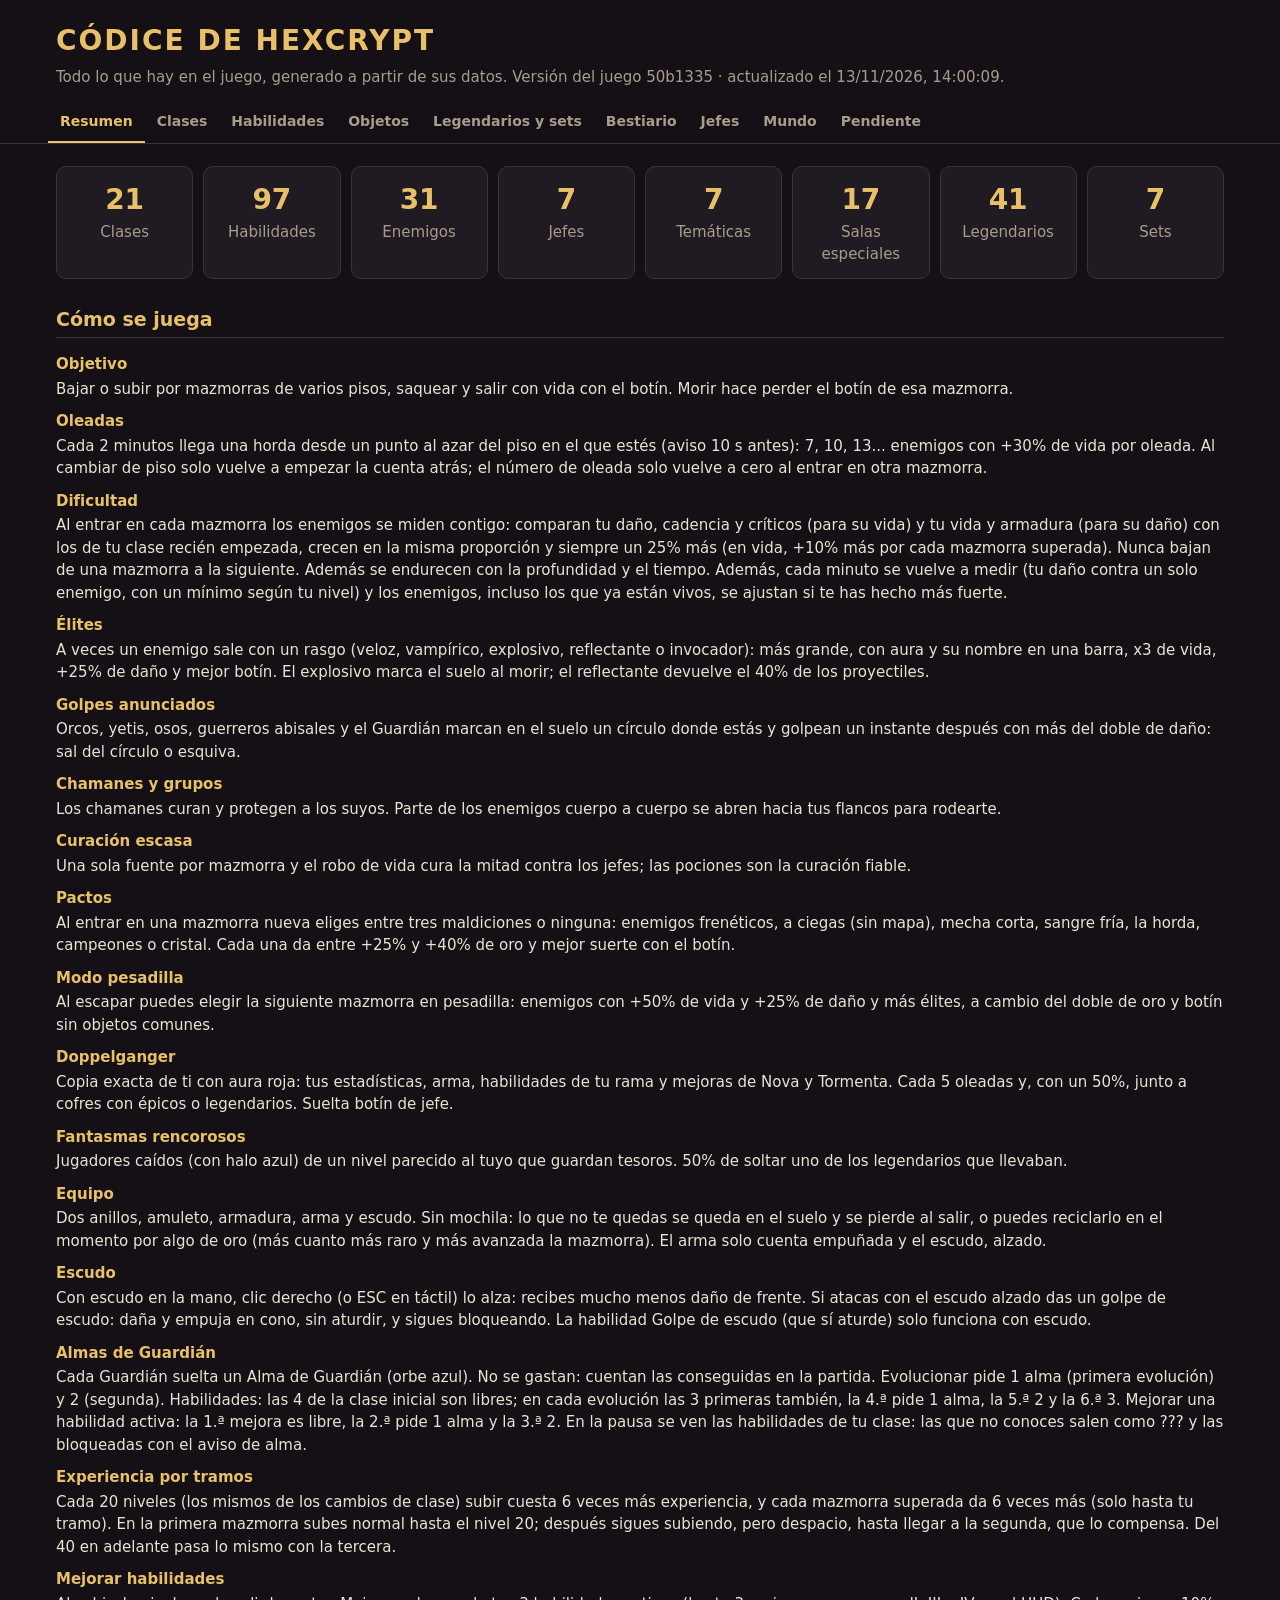
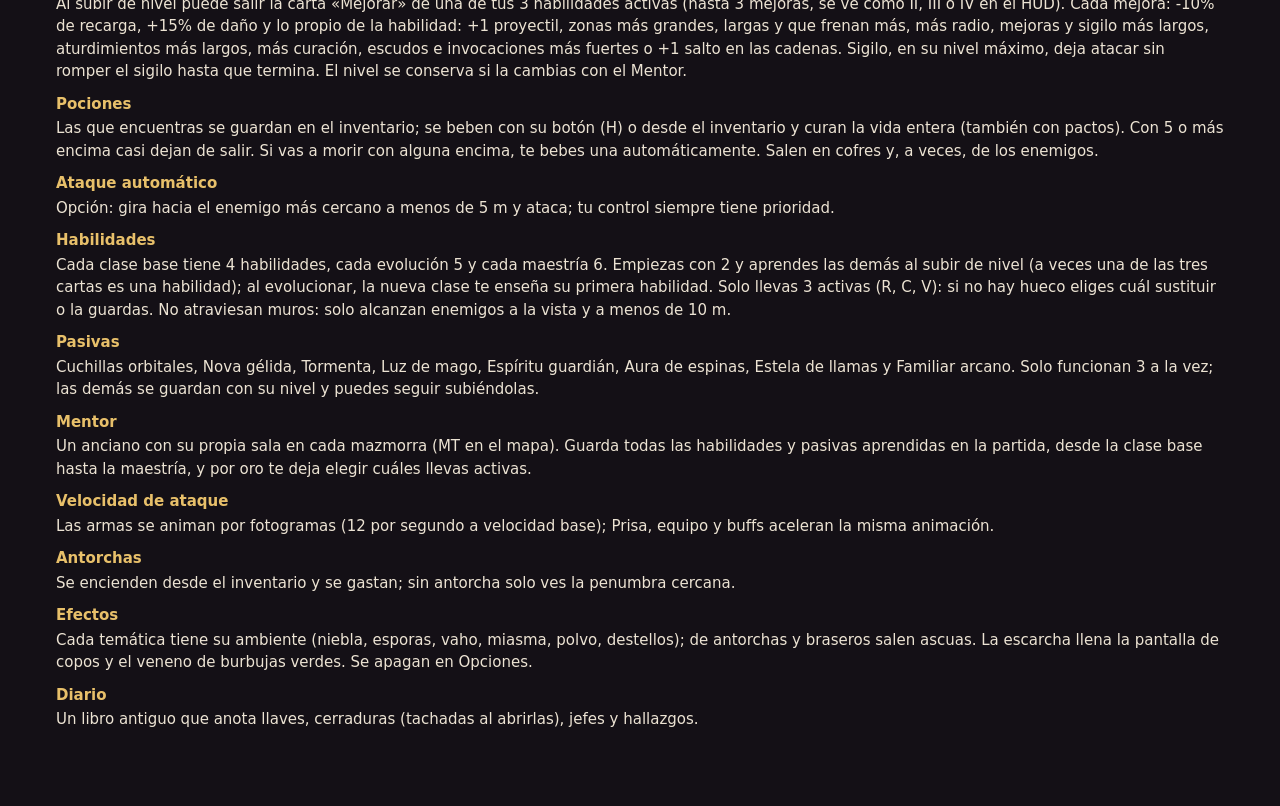
==== codex.html @ 85dc0af9 "Manifiesto: app en ventana normal sin forzar horizontal" ====
<!doctype html><html lang="es"><head><meta charset="utf-8"><meta name="viewport" content="width=device-width,initial-scale=1">
<title>Códice de HEXCRYPT</title><meta name="description" content="Todo el contenido de HEXCRYPT: clases, habilidades, objetos, sets, bestiario, jefes y mundo.">
<style>
:root{--bg:#141016;--panel:#201a22;--panel2:#2a2230;--ink:#ece3d3;--dim:#a99c8c;--gold:#e8c06a;--line:#3d3240;--ok:#7fd98a;--todo:#e98a6a;--prov:#c7a6ff}
*{box-sizing:border-box}body{margin:0;background:var(--bg);color:var(--ink);font:15px/1.5 system-ui,-apple-system,Segoe UI,sans-serif}
header{padding:20px 16px 8px;max-width:1200px;margin:auto}h1{margin:0;font-size:28px;letter-spacing:2px;color:var(--gold)}header p{margin:4px 0;color:var(--dim)}
nav{position:sticky;top:0;z-index:5;background:rgba(20,16,22,.96);border-bottom:1px solid var(--line);overflow-x:auto;white-space:nowrap}
nav .in{max-width:1200px;margin:auto;padding:0 8px}nav button{background:none;border:0;color:var(--dim);font:600 14px system-ui;padding:12px 12px;cursor:pointer;border-bottom:2px solid transparent}
nav button.on{color:var(--gold);border-color:var(--gold)}main{max-width:1200px;margin:auto;padding:8px 16px 60px}section{display:none}section.on{display:block}
h2{color:var(--gold);font-size:19px;margin:26px 0 10px;border-bottom:1px solid var(--line);padding-bottom:4px}h3{margin:2px 0 4px;font-size:17px}h3 small{color:var(--dim);font-weight:400;font-size:12px}h4{margin:6px 0 2px;font-size:15px}
a{color:var(--gold)}.meta{color:var(--dim);font-size:13px;margin:4px 0}.tag{font-style:italic;color:var(--gold);margin:2px 0}
.grid{display:grid;grid-template-columns:repeat(auto-fill,minmax(210px,1fr));gap:12px}.grid.wide{grid-template-columns:repeat(auto-fill,minmax(340px,1fr))}
.card{background:var(--panel);border:1px solid var(--line);border-radius:10px;padding:12px}.card.cls,.card.set{display:flex;gap:12px}.card.set{margin:12px 0}
.card.foe{text-align:center}.card.foe p{text-align:left;margin:4px 0}.isboss{background:#2b1a1e}
.px{image-rendering:pixelated;image-rendering:crisp-edges}.hand{width:96px;height:auto}.skin{width:96px}.fimg{max-width:150px;max-height:150px;width:auto;height:auto;min-height:70px;object-fit:contain}
.boss{max-width:200px;max-height:180px;min-height:110px;object-fit:contain}.icon{width:42px;height:42px;object-fit:contain}.wpn{max-height:110px;max-width:120px;object-fit:contain}
.pics{display:flex;flex-direction:column;gap:6px;align-items:center;min-width:100px}.noimg{color:var(--dim);font-size:12px}
.skills{margin:6px 0;padding-left:18px}.skills li{margin:3px 0}.cd{color:var(--dim);font-size:12px}
.status span{font-size:12px;padding:2px 6px;border-radius:6px;margin-right:4px;display:inline-block}.ok{background:#1f3a24;color:var(--ok)}.todo{background:#3a2420;color:var(--todo)}.prov{background:#2c2440;color:var(--prov)}
table{width:100%;border-collapse:collapse;margin:8px 0;font-size:14px}th,td{border-bottom:1px solid var(--line);padding:6px 8px;text-align:left;vertical-align:top}th{color:var(--dim);font-weight:600}
.stats{display:grid;grid-template-columns:repeat(auto-fill,minmax(130px,1fr));gap:10px;margin:14px 0}.stat{background:var(--panel);border:1px solid var(--line);border-radius:10px;padding:12px;text-align:center}.stat b{display:block;font-size:28px;color:var(--gold)}.stat span{color:var(--dim)}
.mech dt{color:var(--gold);font-weight:700;margin-top:10px}.mech dd{margin:2px 0 0}.icons{display:flex;flex-wrap:wrap;gap:10px}.icons span{display:flex;flex-direction:column;align-items:center;font-size:11px;color:var(--dim)}
.leg{display:flex;gap:10px;align-items:flex-start;background:var(--panel2);border-radius:8px;padding:8px;margin:6px 0}.bonus{padding-left:18px}.rar span{font-weight:700}
.row{display:flex;gap:6px;align-items:center;justify-content:center}.orb{width:30px;height:30px;border-radius:50%;margin:auto;box-shadow:0 0 14px currentColor}
.sw{display:flex;gap:3px;margin-bottom:6px}.sw i{width:22px;height:14px;border-radius:3px}.where{color:#9ec3e6;font-size:13px}.todo-list li{margin:6px 0}
@media (max-width:640px){.card.cls,.card.set{flex-direction:column}.grid.wide{grid-template-columns:1fr}}
</style></head><body>
<header><h1>CÓDICE DE HEXCRYPT</h1><p>Todo lo que hay en el juego, generado a partir de sus datos. Versión del juego 50b1335 · actualizado el 13/11/2026, 14:00:09.</p></header>
<nav><div class="in"><button data-t="resumen" class="on">Resumen</button><button data-t="clases" class="">Clases</button><button data-t="habilidades" class="">Habilidades</button><button data-t="objetos" class="">Objetos</button><button data-t="legendarios" class="">Legendarios y sets</button><button data-t="bestiario" class="">Bestiario</button><button data-t="jefes" class="">Jefes</button><button data-t="mundo" class="">Mundo</button><button data-t="pendiente" class="">Pendiente</button></div></nav>
<main><section id="resumen" class="on">
    <div class="stats"><div class="stat"><b>21</b><span>Clases</span></div><div class="stat"><b>97</b><span>Habilidades</span></div><div class="stat"><b>31</b><span>Enemigos</span></div><div class="stat"><b>7</b><span>Jefes</span></div><div class="stat"><b>7</b><span>Temáticas</span></div><div class="stat"><b>17</b><span>Salas especiales</span></div><div class="stat"><b>41</b><span>Legendarios</span></div><div class="stat"><b>7</b><span>Sets</span></div></div>
    <h2>Cómo se juega</h2><dl class="mech"><dt>Objetivo</dt><dd>Bajar o subir por mazmorras de varios pisos, saquear y salir con vida con el botín. Morir hace perder el botín de esa mazmorra.</dd><dt>Oleadas</dt><dd>Cada 2 minutos llega una horda desde un punto al azar del piso en el que estés (aviso 10 s antes): 7, 10, 13... enemigos con +30% de vida por oleada. Al cambiar de piso solo vuelve a empezar la cuenta atrás; el número de oleada solo vuelve a cero al entrar en otra mazmorra.</dd><dt>Dificultad</dt><dd>Al entrar en cada mazmorra los enemigos se miden contigo: comparan tu daño, cadencia y críticos (para su vida) y tu vida y armadura (para su daño) con los de tu clase recién empezada, crecen en la misma proporción y siempre un 25% más (en vida, +10% más por cada mazmorra superada). Nunca bajan de una mazmorra a la siguiente. Además se endurecen con la profundidad y el tiempo. Además, cada minuto se vuelve a medir (tu daño contra un solo enemigo, con un mínimo según tu nivel) y los enemigos, incluso los que ya están vivos, se ajustan si te has hecho más fuerte.</dd><dt>Élites</dt><dd>A veces un enemigo sale con un rasgo (veloz, vampírico, explosivo, reflectante o invocador): más grande, con aura y su nombre en una barra, x3 de vida, +25% de daño y mejor botín. El explosivo marca el suelo al morir; el reflectante devuelve el 40% de los proyectiles.</dd><dt>Golpes anunciados</dt><dd>Orcos, yetis, osos, guerreros abisales y el Guardián marcan en el suelo un círculo donde estás y golpean un instante después con más del doble de daño: sal del círculo o esquiva.</dd><dt>Chamanes y grupos</dt><dd>Los chamanes curan y protegen a los suyos. Parte de los enemigos cuerpo a cuerpo se abren hacia tus flancos para rodearte.</dd><dt>Curación escasa</dt><dd>Una sola fuente por mazmorra y el robo de vida cura la mitad contra los jefes; las pociones son la curación fiable.</dd><dt>Pactos</dt><dd>Al entrar en una mazmorra nueva eliges entre tres maldiciones o ninguna: enemigos frenéticos, a ciegas (sin mapa), mecha corta, sangre fría, la horda, campeones o cristal. Cada una da entre +25% y +40% de oro y mejor suerte con el botín.</dd><dt>Modo pesadilla</dt><dd>Al escapar puedes elegir la siguiente mazmorra en pesadilla: enemigos con +50% de vida y +25% de daño y más élites, a cambio del doble de oro y botín sin objetos comunes.</dd><dt>Doppelganger</dt><dd>Copia exacta de ti con aura roja: tus estadísticas, arma, habilidades de tu rama y mejoras de Nova y Tormenta. Cada 5 oleadas y, con un 50%, junto a cofres con épicos o legendarios. Suelta botín de jefe.</dd><dt>Fantasmas rencorosos</dt><dd>Jugadores caídos (con halo azul) de un nivel parecido al tuyo que guardan tesoros. 50% de soltar uno de los legendarios que llevaban.</dd><dt>Equipo</dt><dd>Dos anillos, amuleto, armadura, arma y escudo. Sin mochila: lo que no te quedas se queda en el suelo y se pierde al salir, o puedes reciclarlo en el momento por algo de oro (más cuanto más raro y más avanzada la mazmorra). El arma solo cuenta empuñada y el escudo, alzado.</dd><dt>Escudo</dt><dd>Con escudo en la mano, clic derecho (o ESC en táctil) lo alza: recibes mucho menos daño de frente. Si atacas con el escudo alzado das un golpe de escudo: daña y empuja en cono, sin aturdir, y sigues bloqueando. La habilidad Golpe de escudo (que sí aturde) solo funciona con escudo.</dd><dt>Almas de Guardián</dt><dd>Cada Guardián suelta un Alma de Guardián (orbe azul). No se gastan: cuentan las conseguidas en la partida. Evolucionar pide 1 alma (primera evolución) y 2 (segunda). Habilidades: las 4 de la clase inicial son libres; en cada evolución las 3 primeras también, la 4.ª pide 1 alma, la 5.ª 2 y la 6.ª 3. Mejorar una habilidad activa: la 1.ª mejora es libre, la 2.ª pide 1 alma y la 3.ª 2. En la pausa se ven las habilidades de tu clase: las que no conoces salen como ??? y las bloqueadas con el aviso de alma.</dd><dt>Experiencia por tramos</dt><dd>Cada 20 niveles (los mismos de los cambios de clase) subir cuesta 6 veces más experiencia, y cada mazmorra superada da 6 veces más (solo hasta tu tramo). En la primera mazmorra subes normal hasta el nivel 20; después sigues subiendo, pero despacio, hasta llegar a la segunda, que lo compensa. Del 40 en adelante pasa lo mismo con la tercera.</dd><dt>Mejorar habilidades</dt><dd>Al subir de nivel puede salir la carta «Mejorar» de una de tus 3 habilidades activas (hasta 3 mejoras, se ve como II, III o IV en el HUD). Cada mejora: -10% de recarga, +15% de daño y lo propio de la habilidad: +1 proyectil, zonas más grandes, largas y que frenan más, más radio, mejoras y sigilo más largos, aturdimientos más largos, más curación, escudos e invocaciones más fuertes o +1 salto en las cadenas. Sigilo, en su nivel máximo, deja atacar sin romper el sigilo hasta que termina. El nivel se conserva si la cambias con el Mentor.</dd><dt>Pociones</dt><dd>Las que encuentras se guardan en el inventario; se beben con su botón (H) o desde el inventario y curan la vida entera (también con pactos). Con 5 o más encima casi dejan de salir. Si vas a morir con alguna encima, te bebes una automáticamente. Salen en cofres y, a veces, de los enemigos.</dd><dt>Ataque automático</dt><dd>Opción: gira hacia el enemigo más cercano a menos de 5 m y ataca; tu control siempre tiene prioridad.</dd><dt>Habilidades</dt><dd>Cada clase base tiene 4 habilidades, cada evolución 5 y cada maestría 6. Empiezas con 2 y aprendes las demás al subir de nivel (a veces una de las tres cartas es una habilidad); al evolucionar, la nueva clase te enseña su primera habilidad. Solo llevas 3 activas (R, C, V): si no hay hueco eliges cuál sustituir o la guardas. No atraviesan muros: solo alcanzan enemigos a la vista y a menos de 10 m.</dd><dt>Pasivas</dt><dd>Cuchillas orbitales, Nova gélida, Tormenta, Luz de mago, Espíritu guardián, Aura de espinas, Estela de llamas y Familiar arcano. Solo funcionan 3 a la vez; las demás se guardan con su nivel y puedes seguir subiéndolas.</dd><dt>Mentor</dt><dd>Un anciano con su propia sala en cada mazmorra (MT en el mapa). Guarda todas las habilidades y pasivas aprendidas en la partida, desde la clase base hasta la maestría, y por oro te deja elegir cuáles llevas activas.</dd><dt>Velocidad de ataque</dt><dd>Las armas se animan por fotogramas (12 por segundo a velocidad base); Prisa, equipo y buffs aceleran la misma animación.</dd><dt>Antorchas</dt><dd>Se encienden desde el inventario y se gastan; sin antorcha solo ves la penumbra cercana.</dd><dt>Efectos</dt><dd>Cada temática tiene su ambiente (niebla, esporas, vaho, miasma, polvo, destellos); de antorchas y braseros salen ascuas. La escarcha llena la pantalla de copos y el veneno de burbujas verdes. Se apagan en Opciones.</dd><dt>Diario</dt><dd>Un libro antiguo que anota llaves, cerraduras (tachadas al abrirlas), jefes y hallazgos.</dd></dl></section><section id="clases" class=""><h2>Clases base</h2><div class="grid wide"><article class="card cls" id="c-ladron">
      <div class="pics"><img class="px hand" src="[data-uri]" alt=""><img class="px skin" src="[data-uri]" alt=""></div>
      <div><h3>Ladrón <small>Clase base</small></h3>
      <p class="tag">Rápido, frágil y letal</p><p>Daga veloz y críticos altos. Lanza cuchillos y se esconde tras una bomba de humo. Atacar desde el sigilo hace el doble de daño.</p>
      <p class="meta">Armas: Daga · Evoluciona (nv 20) a <a href="#c-asesino">Asesino</a> o <a href="#c-arquero">Arquero</a></p>
      <p class="meta">Modificadores: vida x0.85, velocidad x1.15, cadencia x1.1, crítico +12%</p>
      <p class="meta">Pasivas: Golpe desde las sombras x2 · Visión en la oscuridad 55%</p>
      <ul class="skills"><li><b>Cuchillos</b> <span class="cd">4 s</span> <span class="ok">inicial</span> — Lanza tres cuchillos en abanico que atraviesan a un enemigo.</li><li><b>Bomba de humo</b> <span class="cd">12 s</span> <span class="ok">inicial</span> — Bomba de humo: te vuelves invisible 3,5 s; el siguiente golpe desde las sombras hace más daño.</li><li><b>Hoja envenenada</b> <span class="cd">12 s</span> — Hoja envenenada: durante 8 s tus golpes envenenan y hacen un 10% más de daño.</li><li><b>Abrojos</b> <span class="cd">9 s</span> — Siembra abrojos a tus pies: dañan y ralentizan a quien los pisa durante 6 s.</li></ul>
      <p class="status"><span class="ok">Mano de perfil</span> <span class="ok">Aspecto (Pixellab)</span></p></div></article><article class="card cls" id="c-luchador">
      <div class="pics"><img class="px hand" src="[data-uri]" alt=""><img class="px skin" src="[data-uri]" alt=""></div>
      <div><h3>Luchador <small>Clase base</small></h3>
      <p class="tag">Aguanta y golpea fuerte</p><p>Mucha vida y armadura. Espada con escudo o espadón a dos manos. Grito de guerra y golpe de escudo.</p>
      <p class="meta">Armas: Espada, Espadón · Evoluciona (nv 20) a <a href="#c-paladin">Paladín</a> o <a href="#c-guerrero">Guerrero</a></p>
      <p class="meta">Modificadores: vida x1.3, daño x1.1, daño recibido x0.9</p>
      
      <ul class="skills"><li><b>Grito de guerra</b> <span class="cd">14 s</span> <span class="ok">inicial</span> — Empuja a los enemigos cercanos y te da +25% de daño durante 8 s.</li><li><b>Golpe de escudo</b> <span class="cd">8 s</span> <span class="ok">inicial</span> — Con el escudo en la mano: el escudo sale hacia delante, daña, empuja y aturde a los enemigos de delante.</li><li><b>Embestida</b> <span class="cd">8 s</span> — Embestida: cargas 4,5 m arrollando, empujando y aturdiendo a todo lo que pillas.</li><li><b>Piel de hierro</b> <span class="cd">16 s</span> — Piel de hierro: -40% de daño recibido durante 6 s y te cura un 8%.</li></ul>
      <p class="status"><span class="ok">Mano de perfil</span> <span class="ok">Aspecto (Pixellab)</span></p></div></article><article class="card cls" id="c-mago">
      <div class="pics"><img class="px hand" src="[data-uri]" alt=""><img class="px skin" src="[data-uri]" alt=""></div>
      <div><h3>Mago <small>Clase base</small></h3>
      <p class="tag">Hechizos devastadores</p><p>Proyectiles arcanos a distancia, bola de fuego y nova de escarcha. Frágil si te alcanzan.</p>
      <p class="meta">Armas: Bastón · Evoluciona (nv 20) a <a href="#c-druida">Druida</a> o <a href="#c-hechicero">Hechicero</a></p>
      <p class="meta">Modificadores: vida x0.8, daño x1.1</p>
      
      <ul class="skills"><li><b>Bola de fuego</b> <span class="cd">6 s</span> <span class="ok">inicial</span> — Bola de fuego que estalla en un área y quema.</li><li><b>Nova de escarcha</b> <span class="cd">9 s</span> <span class="ok">inicial</span> — Onda de escarcha a tu alrededor que daña, empuja y ralentiza.</li><li><b>Proyectil arcano</b> <span class="cd">3 s</span> — Proyectil arcano rápido y barato que atraviesa a dos enemigos.</li><li><b>Traslación</b> <span class="cd">7 s</span> — Traslación: te teletransportas 5 m hacia delante y dejas una onda helada donde estabas.</li></ul>
      <p class="status"><span class="ok">Mano de perfil</span> <span class="ok">Aspecto (Pixellab)</span></p></div></article></div><h2>Evoluciones (nivel 20)</h2><div class="grid wide"><article class="card cls" id="c-asesino">
      <div class="pics"><img class="px hand" src="[data-uri]" alt=""></div>
      <div><h3>Asesino <small>Evolución</small></h3>
      <p class="tag">Sombra mortal</p><p>Maestro del sigilo: aparece a la espalda de sus víctimas y los golpes desde las sombras causan el triple de daño.</p>
      <p class="meta">Armas: Daga · Viene de <a href="#c-ladron">Ladrón</a> · Evoluciona (nv 40) a <a href="#c-hoja_oscura">Hoja Oscura</a> o <a href="#c-duelista">Duelista</a></p>
      <p class="meta">Modificadores: velocidad x1.08, daño x1.15, crítico +10%</p>
      <p class="meta">Pasivas: Golpe desde las sombras x3 · Visión en la oscuridad 65%</p>
      <ul class="skills"><li><b>Paso de sombra</b> <span class="cd">7 s</span> — Apareces a la espalda del enemigo más cercano y te ocultas un instante.</li><li><b>Cuchillos</b> <span class="cd">4 s</span> — Lanza tres cuchillos en abanico que atraviesan a un enemigo.</li><li><b>Sigilo</b> <span class="cd">13 s</span> — Sigilo total durante 5 s.</li><li><b>Marca de muerte</b> <span class="cd">14 s</span> — Marca al enemigo más cercano: recibe un 50% más de daño durante 8 s.</li><li><b>Degollar</b> <span class="cd">9 s</span> — Degüellas al enemigo pegado a ti y lo aturdes; desde el sigilo hace x2,5.</li></ul>
      <p class="status"><span class="ok">Mano de perfil</span> <span class="todo">Aspecto pendiente</span></p></div></article><article class="card cls" id="c-arquero">
      <div class="pics"><img class="px hand" src="[data-uri]" alt=""></div>
      <div><h3>Arquero <small>Evolución</small></h3>
      <p class="tag">Distancia y trampas</p><p>Arco de largo alcance, lluvia de flechas y trampas de acero. Prefiere la distancia al cuerpo a cuerpo.</p>
      <p class="meta">Armas: Arco · Viene de <a href="#c-ladron">Ladrón</a> · Evoluciona (nv 40) a <a href="#c-domador">Domador de bestias</a> o <a href="#c-arquero_magico">Arquero mágico</a></p>
      <p class="meta">Modificadores: daño x1.15, crítico +8%</p>
      <p class="meta">Pasivas: Visión en la oscuridad 65%</p>
      <ul class="skills"><li><b>Disparo perforante</b> <span class="cd">5 s</span> — Flecha perforante que atraviesa hasta seis enemigos y los frena.</li><li><b>Abrojos</b> <span class="cd">9 s</span> — Siembra abrojos a tus pies: dañan y ralentizan a quien los pisa durante 6 s.</li><li><b>Trampa de acero</b> <span class="cd">7 s</span> — Coloca una trampa de acero que daña y aturde al primero que la pisa.</li><li><b>Ojo de halcón</b> <span class="cd">18 s</span> — Ojo de halcón: +25% de crítico y +15% de cadencia durante 10 s.</li><li><b>Lluvia de flechas</b> <span class="cd">8 s</span> — Lluvia de nueve flechas en abanico.</li></ul>
      <p class="status"><span class="ok">Mano de perfil</span> <span class="todo">Aspecto pendiente</span></p></div></article><article class="card cls" id="c-paladin">
      <div class="pics"><img class="px hand" src="[data-uri]" alt=""></div>
      <div><h3>Paladín <small>Evolución</small></h3>
      <p class="tag">Guardián sagrado</p><p>Armadura bendita, espada y escudo. Su luz sagrada cura y su escudo divino lo vuelve invulnerable un instante.</p>
      <p class="meta">Armas: Espada · Viene de <a href="#c-luchador">Luchador</a> · Evoluciona (nv 40) a <a href="#c-heraldo">Heraldo</a> o <a href="#c-hereje">Hereje</a></p>
      <p class="meta">Modificadores: vida x1.25, daño recibido x0.85, daño x1.1</p>
      
      <ul class="skills"><li><b>Luz sagrada</b> <span class="cd">11 s</span> — Luz sagrada que daña y empuja a tu alrededor y te cura un 20%.</li><li><b>Golpe de escudo</b> <span class="cd">8 s</span> — Con el escudo en la mano: el escudo sale hacia delante, daña, empuja y aturde a los enemigos de delante.</li><li><b>Consagrar</b> <span class="cd">12 s</span> — Consagra el suelo a tu alrededor: daña y frena a los enemigos 6 s.</li><li><b>Martillo de luz</b> <span class="cd">7 s</span> — Lanzas un martillo de luz que aturde al primero que toca.</li><li><b>Escudo divino</b> <span class="cd">16 s</span> — Escudo divino: invulnerable durante 2,5 s.</li></ul>
      <p class="status"><span class="ok">Mano de perfil</span> <span class="todo">Aspecto pendiente</span></p></div></article><article class="card cls" id="c-guerrero">
      <div class="pics"><img class="px hand" src="[data-uri]" alt=""></div>
      <div><h3>Guerrero <small>Evolución</small></h3>
      <p class="tag">Maestro de armas</p><p>Fuerza bruta con espada o espadón. Torbellino de acero y grito de guerra para despejar el campo.</p>
      <p class="meta">Armas: Espada, Espadón · Viene de <a href="#c-luchador">Luchador</a> · Evoluciona (nv 40) a <a href="#c-campeon">Campeón</a> o <a href="#c-berserker">Berserker</a></p>
      <p class="meta">Modificadores: vida x1.2, daño x1.25</p>
      
      <ul class="skills"><li><b>Tajo brutal</b> <span class="cd">6 s</span> — Tajo brutal en un arco enorme por delante que empuja.</li><li><b>Grito de guerra</b> <span class="cd">14 s</span> — Empuja a los enemigos cercanos y te da +25% de daño durante 8 s.</li><li><b>Embestida</b> <span class="cd">8 s</span> — Embestida: cargas 4,5 m arrollando, empujando y aturdiendo a todo lo que pillas.</li><li><b>Sed de batalla</b> <span class="cd">18 s</span> — Sed de batalla: +30% de daño y 10% de robo de vida durante 8 s.</li><li><b>Torbellino</b> <span class="cd">9 s</span> — Giras con el arma cinco veces dañando y empujando todo a tu alrededor.</li></ul>
      <p class="status"><span class="ok">Mano de perfil</span> <span class="todo">Aspecto pendiente</span></p></div></article><article class="card cls" id="c-druida">
      <div class="pics"><img class="px hand" src="[data-uri]" alt=""></div>
      <div><h3>Druida <small>Evolución</small></h3>
      <p class="tag">Voz de la naturaleza</p><p>Magia natural: espinas venenosas, zarzas que atrapan y regeneración.</p>
      <p class="meta">Armas: Bastón · Viene de <a href="#c-mago">Mago</a> · Evoluciona (nv 40) a <a href="#c-cambiaformas">Cambiaformas</a> o <a href="#c-azote">Azote</a></p>
      <p class="meta">Modificadores: vida x1.2, daño x1.1</p>
      
      <ul class="skills"><li><b>Zarzas</b> <span class="cd">10 s</span> — Campo de zarzas que daña, ralentiza y envenena.</li><li><b>Nova de escarcha</b> <span class="cd">9 s</span> — Onda de escarcha a tu alrededor que daña, empuja y ralentiza.</li><li><b>Regeneración</b> <span class="cd">14 s</span> — Regeneración durante 6 s y una pequeña curación inmediata.</li><li><b>Rayo lunar</b> <span class="cd">6 s</span> — Un rayo de luna cae sobre el enemigo más cercano: daño en área y lo frena.</li><li><b>Raíces</b> <span class="cd">10 s</span> — Raíces: atrapan (aturden) y envenenan a todo lo que hay cerca.</li></ul>
      <p class="status"><span class="ok">Mano de perfil</span> <span class="todo">Aspecto pendiente</span></p></div></article><article class="card cls" id="c-hechicero">
      <div class="pics"><img class="px hand" src="[data-uri]" alt=""></div>
      <div><h3>Hechicero <small>Evolución</small></h3>
      <p class="tag">Poder arcano</p><p>Domina fuego e hielo a voluntad y encadena rayos entre sus enemigos.</p>
      <p class="meta">Armas: Bastón, Bastón · Viene de <a href="#c-mago">Mago</a> · Evoluciona (nv 40) a <a href="#c-archimago">Archimago</a> o <a href="#c-caballero_magico">Caballero mágico</a></p>
      <p class="meta">Modificadores: daño x1.2, cadencia x1.1</p>
      
      <ul class="skills"><li><b>Lanza de hielo</b> <span class="cd">4 s</span> — Lanza de hielo que atraviesa a tres enemigos y los congela casi del todo.</li><li><b>Bola de fuego</b> <span class="cd">6 s</span> — Bola de fuego que estalla en un área y quema.</li><li><b>Nova de escarcha</b> <span class="cd">9 s</span> — Onda de escarcha a tu alrededor que daña, empuja y ralentiza.</li><li><b>Muro de fuego</b> <span class="cd">12 s</span> — Levanta un muro de fuego delante de ti que quema durante 6 s.</li><li><b>Rayo en cadena</b> <span class="cd">7 s</span> — Rayo que salta entre hasta seis enemigos.</li></ul>
      <p class="status"><span class="ok">Mano de perfil</span> <span class="todo">Aspecto pendiente</span></p></div></article></div><h2>Maestrías</h2><div class="grid wide"><article class="card cls" id="c-hoja_oscura">
      <div class="pics"><img class="px hand" src="[data-uri]" alt=""></div>
      <div><h3>Hoja Oscura <small>Maestría</small></h3>
      <p class="tag">Ninja de las sombras</p><p>Ninja que canaliza magia de sombras: clones de sombra, estallidos oscuros y cada esquiva lo oculta. Ve en la oscuridad.</p>
      <p class="meta">Armas: Daga · Viene de <a href="#c-asesino">Asesino</a></p>
      <p class="meta">Modificadores: velocidad x1.15, daño x1.2</p>
      <p class="meta">Pasivas: Golpe desde las sombras x3 · Esquivar te oculta 1.6 s · Visión en la oscuridad 90% · Sus golpes desatan sombras</p>
      <ul class="skills"><li><b>Hojas nocturnas</b> <span class="cd">8 s</span> — Diez hojas de sombra salen disparadas en círculo a tu alrededor.</li><li><b>Paso de sombra</b> <span class="cd">7 s</span> — Apareces a la espalda del enemigo más cercano y te ocultas un instante.</li><li><b>Clones de sombra</b> <span class="cd">18 s</span> — Invoca dos sombras aliadas que luchan a tu lado.</li><li><b>Estallido de sombras</b> <span class="cd">10 s</span> — Abre un agujero negro delante de ti que absorbe, daña y ralentiza.</li><li><b>Siega de almas</b> <span class="cd">14 s</span> — Siega de almas: quita un 15% de su vida a los enemigos cercanos (4% a jefes); cada muerte te cura.</li><li><b>Eclipse</b> <span class="cd">22 s</span> — Eclipse: aturde y frena a todos los enemigos cercanos y te oculta 4 s.</li></ul>
      <p class="status"><span class="ok">Mano de perfil</span> <span class="todo">Aspecto pendiente</span></p></div></article><article class="card cls" id="c-duelista">
      <div class="pics"><img class="px hand" src="[data-uri]" alt=""></div>
      <div><h3>Duelista <small>Maestría</small></h3>
      <p class="tag">Dos hojas a la velocidad del rayo</p><p>Abandona el sigilo: blande dos armas a una velocidad vertiginosa. Ráfaga de estocadas y parada con réplica.</p>
      <p class="meta">Armas: Dagas gemelas · Viene de <a href="#c-asesino">Asesino</a></p>
      <p class="meta">Modificadores: cadencia x1.35, daño x1.2, velocidad x1.12, crítico +10%</p>
      <p class="meta">Pasivas: Visión en la oscuridad 55%</p>
      <ul class="skills"><li><b>Estocada fulgurante</b> <span class="cd">5 s</span> — Estocada fulgurante: atraviesas 5 m de golpe hiriendo a todo lo que cruzas.</li><li><b>Paso de sombra</b> <span class="cd">7 s</span> — Apareces a la espalda del enemigo más cercano y te ocultas un instante.</li><li><b>Parada y réplica</b> <span class="cd">8 s</span> — Parada: el siguiente golpe que recibas se anula y contraatacas en área.</li><li><b>Danza de acero</b> <span class="cd">16 s</span> — Danza de acero: +50% de cadencia y +20% de velocidad 6 s, y esquivas el primer instante.</li><li><b>Golpe de gracia</b> <span class="cd">12 s</span> — Golpe de gracia: remata a un enemigo con menos del 35% de vida; si no, gran golpe crítico.</li><li><b>Ráfaga de estocadas</b> <span class="cd">10 s</span> — Saltas sobre el enemigo más cercano y das nueve estocadas seguidas siendo casi invulnerable.</li></ul>
      <p class="status"><span class="ok">Mano de perfil</span> <span class="todo">Aspecto pendiente</span></p></div></article><article class="card cls" id="c-domador">
      <div class="pics"><img class="px hand" src="[data-uri]" alt=""></div>
      <div><h3>Domador de bestias <small>Maestría</small></h3>
      <p class="tag">Manada y trampas</p><p>Doma bestias que luchan a su lado: lobos y un oso. Completa su arsenal con trampas de acero y arco.</p>
      <p class="meta">Armas: Arco · Viene de <a href="#c-arquero">Arquero</a></p>
      <p class="meta">Modificadores: vida x1.15, daño x1.1</p>
      <p class="meta">Pasivas: Aliados +30% de daño · Visión en la oscuridad 70%</p>
      <ul class="skills"><li><b>Llamar lobo</b> <span class="cd">6 s</span> — Llama a un lobo aliado (hasta tres).</li><li><b>Trampa de acero</b> <span class="cd">7 s</span> — Coloca una trampa de acero que daña y aturde al primero que la pisa.</li><li><b>Red</b> <span class="cd">9 s</span> — Disparas una red que estalla y deja atrapados (aturdidos) a los enemigos.</li><li><b>Furia de la manada</b> <span class="cd">18 s</span> — Furia de la manada: tus aliados se curan un 40% y pegan un 50% más durante 10 s.</li><li><b>Rugido bestial</b> <span class="cd">12 s</span> — Rugido bestial que aturde y empuja a los enemigos y cura un 30% a tus aliados.</li><li><b>Llamar oso</b> <span class="cd">15 s</span> — Llama a un oso aliado muy resistente.</li></ul>
      <p class="status"><span class="ok">Mano de perfil</span> <span class="todo">Aspecto pendiente</span></p></div></article><article class="card cls" id="c-arquero_magico">
      <div class="pics"><img class="px hand" src="[data-uri]" alt=""></div>
      <div><h3>Arquero mágico <small>Maestría</small></h3>
      <p class="tag">Flechas elementales</p><p>Imbuye sus flechas con fuego, hielo o rayo y se potencia a sí mismo con magia.</p>
      <p class="meta">Armas: Arco · Viene de <a href="#c-arquero">Arquero</a></p>
      <p class="meta">Modificadores: daño x1.25, cadencia x1.15</p>
      <p class="meta">Pasivas: Flechas elementales (empieza con fuego) · Visión en la oscuridad 85%</p>
      <ul class="skills"><li><b>Imbuir flechas</b> <span class="cd">1.2 s</span> — Cambia el elemento de tus flechas: fuego, hielo o rayo.</li><li><b>Flecha espectral</b> <span class="cd">9 s</span> — Flecha espectral que atraviesa a todos los enemigos que encuentra.</li><li><b>Imbuirse</b> <span class="cd">20 s</span> — Imbuirse: +30% de daño, +25% de cadencia y +10% de velocidad durante 9 s.</li><li><b>Flecha rúnica</b> <span class="cd">6 s</span> — Flecha rúnica que estalla con el elemento que tengan tus flechas.</li><li><b>Salva arcana</b> <span class="cd">7 s</span> — Salva arcana de siete flechas mágicas que atraviesan.</li><li><b>Lluvia estelar</b> <span class="cd">14 s</span> — Lluvia estelar: siete estrellas caen sobre el enemigo más cercano y alrededor.</li></ul>
      <p class="status"><span class="ok">Mano de perfil</span> <span class="todo">Aspecto pendiente</span></p></div></article><article class="card cls" id="c-heraldo">
      <div class="pics"><img class="px hand" src="[data-uri]" alt=""></div>
      <div><h3>Heraldo <small>Maestría</small></h3>
      <p class="tag">Portador del poder de los dioses</p><p>Canaliza el poder divino: castiga con rayos sagrados, sus golpes curan y su aura bendice todo a su alrededor.</p>
      <p class="meta">Armas: Espada, Bastón · Viene de <a href="#c-paladin">Paladín</a></p>
      <p class="meta">Modificadores: vida x1.2, daño x1.25, daño recibido x0.85</p>
      <p class="meta">Pasivas: Visión en la oscuridad 100% · Sus golpes son sagrados</p>
      <ul class="skills"><li><b>Juicio divino</b> <span class="cd">11 s</span> — Pilares de luz caen sobre hasta cinco enemigos a la vista.</li><li><b>Escudo divino</b> <span class="cd">16 s</span> — Escudo divino: invulnerable durante 2,5 s.</li><li><b>Aura sagrada</b> <span class="cd">20 s</span> — Aura sagrada: +25% de daño, regeneración y -15% de daño recibido durante 8 s.</li><li><b>Ángel guardián</b> <span class="cd">28 s</span> — Ángel guardián: -30% de daño recibido y gran regeneración durante 10 s.</li><li><b>Santuario</b> <span class="cd">20 s</span> — Santuario: suelo sagrado que daña a los enemigos; dentro recibes un 70% menos de daño.</li><li><b>Sentencia</b> <span class="cd">15 s</span> — Sentencia: gran explosión sagrada a tu alrededor que aturde y empuja.</li></ul>
      <p class="status"><span class="ok">Mano de perfil</span> <span class="todo">Aspecto pendiente</span></p></div></article><article class="card cls" id="c-hereje">
      <div class="pics"><img class="px hand" src="[data-uri]" alt=""></div>
      <div><h3>Hereje <small>Maestría</small></h3>
      <p class="tag">Magia negra y dioses oscuros</p><p>Abandona sus juramentos por la magia negra: pacto de sangre, demonios invocados y drenaje de vida.</p>
      <p class="meta">Armas: Espada, Bastón · Viene de <a href="#c-paladin">Paladín</a></p>
      <p class="meta">Modificadores: daño x1.3, vida x1.1, leech x0.06</p>
      
      <ul class="skills"><li><b>Pacto de sangre</b> <span class="cd">18 s</span> — Sacrificas un 20% de vida a cambio de +60% de daño y 15% de robo de vida durante 10 s.</li><li><b>Drenar vida</b> <span class="cd">9 s</span> — Drena la vida de hasta tres enemigos cercanos y te cura.</li><li><b>Invocar demonio</b> <span class="cd">24 s</span> — Invoca un demonio aliado.</li><li><b>Maldición</b> <span class="cd">12 s</span> — Maldición: los enemigos cercanos reciben +50% de daño y hacen un 30% menos durante 8 s.</li><li><b>Sifón de almas</b> <span class="cd">18 s</span> — Sifón de almas: absorbe vida de todos los enemigos cercanos y te cura.</li><li><b>Fuego infernal</b> <span class="cd">10 s</span> — Fuego infernal en cono que quema con fuerza.</li></ul>
      <p class="status"><span class="ok">Mano de perfil</span> <span class="todo">Aspecto pendiente</span></p></div></article><article class="card cls" id="c-campeon">
      <div class="pics"><img class="px hand" src="[data-uri]" alt=""></div>
      <div><h3>Campeón <small>Maestría</small></h3>
      <p class="tag">Armadura pesada y mil armas</p><p>Domina espada, espadón y daga bajo armadura pesada. Golpe de escudo aturdidor y estandarte que inspira.</p>
      <p class="meta">Armas: Espada, Espadón, Daga · Viene de <a href="#c-guerrero">Guerrero</a></p>
      <p class="meta">Modificadores: vida x1.45, daño recibido x0.62, daño x1.25</p>
      
      <ul class="skills"><li><b>Golpe heroico</b> <span class="cd">7 s</span> — Golpe heroico: un mandoble demoledor por delante.</li><li><b>Grito de guerra</b> <span class="cd">14 s</span> — Empuja a los enemigos cercanos y te da +25% de daño durante 8 s.</li><li><b>Golpe de escudo</b> <span class="cd">8 s</span> — Con el escudo en la mano: el escudo sale hacia delante, daña, empuja y aturde a los enemigos de delante.</li><li><b>Estandarte</b> <span class="cd">18 s</span> — Estandarte: +20% de daño, -25% de daño recibido durante 10 s y te cura un 10%.</li><li><b>Baluarte</b> <span class="cd">20 s</span> — Baluarte: -55% de daño recibido 6 s y el primer golpe que te den lo devuelves.</li><li><b>Rompetierra</b> <span class="cd">12 s</span> — Rompetierra: una grieta avanza delante de ti aturdiendo y empujando.</li></ul>
      <p class="status"><span class="ok">Mano de perfil</span> <span class="todo">Aspecto pendiente</span></p></div></article><article class="card cls" id="c-berserker">
      <div class="pics"><img class="px hand" src="[data-uri]" alt=""></div>
      <div><h3>Berserker <small>Maestría</small></h3>
      <p class="tag">Golpes devastadores a dos manos</p><p>Cuanta menos vida, más daño. Furia desatada y saltos sísmicos con su espadón gigante.</p>
      <p class="meta">Armas: Espadón · Viene de <a href="#c-guerrero">Guerrero</a></p>
      <p class="meta">Modificadores: vida x1.4, daño x1.3, velocidad x1.1</p>
      <p class="meta">Pasivas: Hasta +90% de daño cuanta menos vida · Visión en la oscuridad 55%</p>
      <ul class="skills"><li><b>Furia</b> <span class="cd">22 s</span> — Furia: +40% de daño, +25% de velocidad, +20% de cadencia y 12% de robo de vida durante 10 s.</li><li><b>Torbellino</b> <span class="cd">9 s</span> — Giras con el arma cinco veces dañando y empujando todo a tu alrededor.</li><li><b>Salto sísmico</b> <span class="cd">9 s</span> — Saltas hacia delante y al caer aplastas, empujas y aturdes en un área grande.</li><li><b>Frenesí</b> <span class="cd">14 s</span> — Frenesí: +35% de cadencia y +15% de daño durante 10 s.</li><li><b>Deseo de muerte</b> <span class="cd">25 s</span> — Deseo de muerte: pierdes un 30% de vida a cambio de +80% de daño durante 8 s.</li><li><b>Tormenta de sangre</b> <span class="cd">12 s</span> — Tormenta de sangre: seis giros que dañan alrededor y te curan por cada enemigo golpeado.</li></ul>
      <p class="status"><span class="ok">Mano de perfil</span> <span class="todo">Aspecto pendiente</span></p></div></article><article class="card cls" id="c-cambiaformas">
      <div class="pics"><img class="px hand" src="[data-uri]" alt=""></div>
      <div><h3>Cambiaformas <small>Maestría</small></h3>
      <p class="tag">Lobo, oso y druida</p><p>No solo usa magia natural: se transforma a voluntad en lobo veloz o en oso colosal.</p>
      <p class="meta">Armas: Bastón · Viene de <a href="#c-druida">Druida</a></p>
      <p class="meta">Modificadores: vida x1.25, daño x1.15</p>
      <p class="meta">Pasivas: Visión en la oscuridad 85%</p>
      <ul class="skills"><li><b>Cambiar de forma</b> <span class="cd">1.5 s</span> — Cambias de forma: humano, lobo (veloz) u oso (resistente y brutal).</li><li><b>Habilidad de forma</b> <span class="cd">10 s</span> — Lobo: aullido que aturde y te acelera. Oso: pisotón que aturde. Humano: regeneración.</li><li><b>Zarzas</b> <span class="cd">10 s</span> — Campo de zarzas que daña, ralentiza y envenena.</li><li><b>Abalanzarse</b> <span class="cd">7 s</span> — Te abalanzas sobre el enemigo más cercano, lo aturdes y dañas en área.</li><li><b>Instinto primario</b> <span class="cd">20 s</span> — Instinto primario: +30% de velocidad y daño, y regeneración durante 8 s.</li><li><b>Estampida</b> <span class="cd">16 s</span> — Estampida: tres lobos salvajes salen a luchar durante 12 s.</li></ul>
      <p class="status"><span class="ok">Mano de perfil</span> <span class="todo">Aspecto pendiente</span></p></div></article><article class="card cls" id="c-azote">
      <div class="pics"><img class="px hand" src="[data-uri]" alt=""></div>
      <div><h3>Azote <small>Maestría</small></h3>
      <p class="tag">Plagas, ácidos y pesadillas</p><p>Druida oscuro: nubes de plaga, ácido que corroe y enjambres de arácnidos de pesadilla.</p>
      <p class="meta">Armas: Bastón · Viene de <a href="#c-druida">Druida</a></p>
      <p class="meta">Modificadores: daño x1.3</p>
      
      <ul class="skills"><li><b>Nube de plaga</b> <span class="cd">12 s</span> — Nube de plaga que envenena, ralentiza y corroe la armadura.</li><li><b>Podredumbre</b> <span class="cd">8 s</span> — Proyectil de podredumbre que envenena, corroe y frena.</li><li><b>Ácido corrosivo</b> <span class="cd">9 s</span> — Chorro de ácido en cono que envenena y corroe.</li><li><b>Enjambre de pesadilla</b> <span class="cd">20 s</span> — Invoca tres arañas de pesadilla aliadas.</li><li><b>Plaga de langostas</b> <span class="cd">12 s</span> — Plaga de langostas: una gran nube que frena y envenena durante 6 s.</li><li><b>Pestilencia</b> <span class="cd">16 s</span> — Pestilencia: cada enemigo envenenado cercano estalla en una nube de veneno y ácido.</li></ul>
      <p class="status"><span class="ok">Mano de perfil</span> <span class="todo">Aspecto pendiente</span></p></div></article><article class="card cls" id="c-archimago">
      <div class="pics"><img class="px hand" src="[data-uri]" alt=""></div>
      <div><h3>Archimago <small>Maestría</small></h3>
      <p class="tag">Domina toda la magia</p><p>El mago más poderoso: fuego, hielo y rayo a su alcance, meteoros, nova arcana y las tres magias pasivas desde el principio.</p>
      <p class="meta">Armas: Bastón, Bastón, Bastón · Viene de <a href="#c-hechicero">Hechicero</a></p>
      <p class="meta">Modificadores: daño x1.4, cadencia x1.2</p>
      <p class="meta">Pasivas: Enfriamientos -30% · Empieza con Cuchillas orbitales, Nova gélida y Tormenta a nivel 2</p>
      <ul class="skills"><li><b>Nova arcana</b> <span class="cd">8 s</span> — Gran onda arcana que daña, empuja y ralentiza en un radio enorme.</li><li><b>Rayo en cadena</b> <span class="cd">7 s</span> — Rayo que salta entre hasta seis enemigos.</li><li><b>Ventisca</b> <span class="cd">14 s</span> — Ventisca sobre el enemigo más cercano: daña y ralentiza durante 6 s.</li><li><b>Singularidad</b> <span class="cd">18 s</span> — Singularidad: atrae a los enemigos hacia un punto y luego estalla.</li><li><b>Detener el tiempo</b> <span class="cd">30 s</span> — Detener el tiempo: los enemigos cercanos quedan congelados 3 s (los jefes, 1 s).</li><li><b>Meteoro</b> <span class="cd">13 s</span> — Marca el suelo y un meteoro cae un instante después: gran daño en área y quemaduras.</li></ul>
      <p class="status"><span class="ok">Mano de perfil</span> <span class="todo">Aspecto pendiente</span></p></div></article><article class="card cls" id="c-caballero_magico">
      <div class="pics"><img class="px hand" src="[data-uri]" alt=""></div>
      <div><h3>Caballero mágico <small>Maestría</small></h3>
      <p class="tag">Acero encantado</p><p>Mago con armadura pesada: encanta su arma con rapidez y poder, lanza tajos de energía y se envuelve en escudos arcanos.</p>
      <p class="meta">Armas: Espada, Espadón · Viene de <a href="#c-hechicero">Hechicero</a></p>
      <p class="meta">Modificadores: vida x1.4, daño recibido x0.7, daño x1.25</p>
      
      <ul class="skills"><li><b>Tajo de energía</b> <span class="cd">6 s</span> — Tajo de energía que avanza atravesando hasta cinco enemigos y los frena.</li><li><b>Armadura arcana</b> <span class="cd">16 s</span> — Escudo arcano que absorbe daño durante 10 s.</li><li><b>Encantar arma</b> <span class="cd">18 s</span> — Arma encantada: +30% de daño y +20% de cadencia durante 12 s; tus golpes lanzan proyectiles mágicos.</li><li><b>Carga arcana</b> <span class="cd">9 s</span> — Carga arcana: te lanzas hacia delante y estallas al llegar.</li><li><b>Égida reflectante</b> <span class="cd">18 s</span> — Égida reflectante: -30% de daño recibido y devuelves el doble de lo que te hacen durante 5 s.</li><li><b>Hoja hechizada</b> <span class="cd">6 s</span> — Hoja hechizada: tres tajos de energía en abanico que atraviesan.</li></ul>
      <p class="status"><span class="ok">Mano de perfil</span> <span class="todo">Aspecto pendiente</span></p></div></article></div><h2>Armas</h2><div class="grid"><article class="card mini"><img class="px wpn" src="[data-uri]" alt=""><h4>Bastón</h4><p class="meta">Hechizos</p></article><article class="card mini"><img class="px wpn" src="[data-uri]" alt=""><h4>Espada</h4><p class="meta">Cuerpo a cuerpo · daño 40 · 1.5 ataques/s · alcance 1.75 m</p></article><article class="card mini"><img class="px wpn" src="[data-uri]" alt=""><h4>Espadón</h4><p class="meta">Cuerpo a cuerpo · daño 96 · 0.8 ataques/s · alcance 2.5 m</p></article><article class="card mini"><img class="px wpn" src="[data-uri]" alt=""><h4>Daga</h4><p class="meta">Cuerpo a cuerpo · daño 21 · 2.9 ataques/s · alcance 1.4 m</p></article><article class="card mini"><img class="px wpn" src="[data-uri]" alt=""><h4>Dagas gemelas</h4><p class="meta">Cuerpo a cuerpo · daño 19 · 4.4 ataques/s · alcance 1.45 m</p></article><article class="card mini"><img class="px wpn" src="[data-uri]" alt=""><h4>Arco</h4><p class="meta">Distancia · daño 32 · 1.5 ataques/s</p></article><article class="card mini"><img class="px wpn" src="[data-uri]" alt=""><h4>Garras</h4><p class="meta">Cuerpo a cuerpo · daño 29 · 2.5 ataques/s · alcance 1.55 m</p></article></div>
     <h2>Hechizos del bastón</h2><div class="grid"><article class="card mini"><div class="orb" style="background:rgb(90,160,255)"></div><h4>Arcano</h4><p class="meta">daño 24 · 1.9/s</p></article><article class="card mini"><div class="orb" style="background:rgb(255,120,40)"></div><h4>Fuego</h4><p class="meta">daño 23 · 1.8/s · burn</p></article><article class="card mini"><div class="orb" style="background:rgb(160,230,255)"></div><h4>Hielo</h4><p class="meta">daño 20 · 1.9/s · slow</p></article><article class="card mini"><div class="orb" style="background:rgb(255,230,120)"></div><h4>Rayo</h4><p class="meta">daño 20 · 2.0/s · chain</p></article><article class="card mini"><div class="orb" style="background:rgb(110,230,120)"></div><h4>Naturaleza</h4><p class="meta">daño 20 · 1.9/s · poison</p></article><article class="card mini"><div class="orb" style="background:rgb(170,220,60)"></div><h4>Plaga</h4><p class="meta">daño 19 · 2.1/s · poison, corrode</p></article><article class="card mini"><div class="orb" style="background:rgb(190,90,255)"></div><h4>Sombra</h4><p class="meta">daño 25 · 1.8/s · drain</p></article><article class="card mini"><div class="orb" style="background:rgb(255,235,150)"></div><h4>Luz</h4><p class="meta">daño 24 · 1.9/s · heal</p></article></div>
     <h2>Aliados invocables</h2><div class="grid"><article class="card mini"><img class="px fimg" src="[data-uri]" alt=""><h4>Lobo</h4><p class="meta">vida 70 · daño 13</p></article><article class="card mini"><img class="px fimg" src="[data-uri]" alt=""><h4>Oso</h4><p class="meta">vida 260 · daño 30</p></article><article class="card mini"><img class="px fimg" src="[data-uri]" alt=""><h4>Araña</h4><p class="meta">vida 40 · daño 11 · dura 16 s</p></article><article class="card mini"><img class="px fimg" src="[data-uri]" alt=""><h4>Sombra</h4><p class="meta">vida 55 · daño 17 · dura 12 s</p></article><article class="card mini"><img class="px fimg" src="[data-uri]" alt=""><h4>Siervo no muerto</h4><p class="meta">vida 60 · daño 14 · dura 30 s</p></article><article class="card mini"><img class="px fimg" src="[data-uri]" alt=""><h4>Demonio</h4><p class="meta">vida 110 · daño 24 · dura 22 s</p></article></div></section><section id="habilidades" class=""><h2>Habilidades de clase</h2><table><tr><th>Habilidad</th><th>Enfr.</th><th>Clases</th><th>Qué hace</th></tr><tr><td><b>Cuchillos</b></td><td>4 s</td><td>Ladrón, Asesino</td><td>Lanza tres cuchillos en abanico que atraviesan a un enemigo.</td></tr><tr><td><b>Bomba de humo</b></td><td>12 s</td><td>Ladrón</td><td>Bomba de humo: te vuelves invisible 3,5 s; el siguiente golpe desde las sombras hace más daño.</td></tr><tr><td><b>Grito de guerra</b></td><td>14 s</td><td>Luchador, Guerrero, Campeón</td><td>Empuja a los enemigos cercanos y te da +25% de daño durante 8 s.</td></tr><tr><td><b>Golpe de escudo</b></td><td>8 s</td><td>Luchador, Paladín, Campeón</td><td>Con el escudo en la mano: el escudo sale hacia delante, daña, empuja y aturde a los enemigos de delante.</td></tr><tr><td><b>Torbellino</b></td><td>9 s</td><td>Guerrero, Berserker</td><td>Giras con el arma cinco veces dañando y empujando todo a tu alrededor.</td></tr><tr><td><b>Estandarte</b></td><td>18 s</td><td>Campeón</td><td>Estandarte: +20% de daño, -25% de daño recibido durante 10 s y te cura un 10%.</td></tr><tr><td><b>Furia</b></td><td>22 s</td><td>Berserker</td><td>Furia: +40% de daño, +25% de velocidad, +20% de cadencia y 12% de robo de vida durante 10 s.</td></tr><tr><td><b>Salto sísmico</b></td><td>9 s</td><td>Berserker</td><td>Saltas hacia delante y al caer aplastas, empujas y aturdes en un área grande.</td></tr><tr><td><b>Bola de fuego</b></td><td>6 s</td><td>Mago, Hechicero</td><td>Bola de fuego que estalla en un área y quema.</td></tr><tr><td><b>Nova de escarcha</b></td><td>9 s</td><td>Mago, Druida, Hechicero</td><td>Onda de escarcha a tu alrededor que daña, empuja y ralentiza.</td></tr><tr><td><b>Rayo en cadena</b></td><td>7 s</td><td>Hechicero, Archimago</td><td>Rayo que salta entre hasta seis enemigos.</td></tr><tr><td><b>Meteoro</b></td><td>13 s</td><td>Archimago</td><td>Marca el suelo y un meteoro cae un instante después: gran daño en área y quemaduras.</td></tr><tr><td><b>Nova arcana</b></td><td>8 s</td><td>Archimago</td><td>Gran onda arcana que daña, empuja y ralentiza en un radio enorme.</td></tr><tr><td><b>Encantar arma</b></td><td>18 s</td><td>Caballero mágico</td><td>Arma encantada: +30% de daño y +20% de cadencia durante 12 s; tus golpes lanzan proyectiles mágicos.</td></tr><tr><td><b>Tajo de energía</b></td><td>6 s</td><td>Caballero mágico</td><td>Tajo de energía que avanza atravesando hasta cinco enemigos y los frena.</td></tr><tr><td><b>Armadura arcana</b></td><td>16 s</td><td>Caballero mágico</td><td>Escudo arcano que absorbe daño durante 10 s.</td></tr><tr><td><b>Paso de sombra</b></td><td>7 s</td><td>Asesino, Hoja Oscura, Duelista</td><td>Apareces a la espalda del enemigo más cercano y te ocultas un instante.</td></tr><tr><td><b>Sigilo</b></td><td>13 s</td><td>Asesino</td><td>Sigilo total durante 5 s.</td></tr><tr><td><b>Clones de sombra</b></td><td>18 s</td><td>Hoja Oscura</td><td>Invoca dos sombras aliadas que luchan a tu lado.</td></tr><tr><td><b>Estallido de sombras</b></td><td>10 s</td><td>Hoja Oscura</td><td>Abre un agujero negro delante de ti que absorbe, daña y ralentiza.</td></tr><tr><td><b>Ráfaga de estocadas</b></td><td>10 s</td><td>Duelista</td><td>Saltas sobre el enemigo más cercano y das nueve estocadas seguidas siendo casi invulnerable.</td></tr><tr><td><b>Parada y réplica</b></td><td>8 s</td><td>Duelista</td><td>Parada: el siguiente golpe que recibas se anula y contraatacas en área.</td></tr><tr><td><b>Lluvia de flechas</b></td><td>8 s</td><td>Arquero</td><td>Lluvia de nueve flechas en abanico.</td></tr><tr><td><b>Trampa de acero</b></td><td>7 s</td><td>Arquero, Domador de bestias</td><td>Coloca una trampa de acero que daña y aturde al primero que la pisa.</td></tr><tr><td><b>Llamar lobo</b></td><td>6 s</td><td>Domador de bestias</td><td>Llama a un lobo aliado (hasta tres).</td></tr><tr><td><b>Llamar oso</b></td><td>15 s</td><td>Domador de bestias</td><td>Llama a un oso aliado muy resistente.</td></tr><tr><td><b>Imbuir flechas</b></td><td>1.2 s</td><td>Arquero mágico</td><td>Cambia el elemento de tus flechas: fuego, hielo o rayo.</td></tr><tr><td><b>Salva arcana</b></td><td>7 s</td><td>Arquero mágico</td><td>Salva arcana de siete flechas mágicas que atraviesan.</td></tr><tr><td><b>Imbuirse</b></td><td>20 s</td><td>Arquero mágico</td><td>Imbuirse: +30% de daño, +25% de cadencia y +10% de velocidad durante 9 s.</td></tr><tr><td><b>Luz sagrada</b></td><td>11 s</td><td>Paladín</td><td>Luz sagrada que daña y empuja a tu alrededor y te cura un 20%.</td></tr><tr><td><b>Escudo divino</b></td><td>16 s</td><td>Paladín, Heraldo</td><td>Escudo divino: invulnerable durante 2,5 s.</td></tr><tr><td><b>Juicio divino</b></td><td>11 s</td><td>Heraldo</td><td>Pilares de luz caen sobre hasta cinco enemigos a la vista.</td></tr><tr><td><b>Aura sagrada</b></td><td>20 s</td><td>Heraldo</td><td>Aura sagrada: +25% de daño, regeneración y -15% de daño recibido durante 8 s.</td></tr><tr><td><b>Pacto de sangre</b></td><td>18 s</td><td>Hereje</td><td>Sacrificas un 20% de vida a cambio de +60% de daño y 15% de robo de vida durante 10 s.</td></tr><tr><td><b>Invocar demonio</b></td><td>24 s</td><td>Hereje</td><td>Invoca un demonio aliado.</td></tr><tr><td><b>Drenar vida</b></td><td>9 s</td><td>Hereje</td><td>Drena la vida de hasta tres enemigos cercanos y te cura.</td></tr><tr><td><b>Zarzas</b></td><td>10 s</td><td>Druida, Cambiaformas</td><td>Campo de zarzas que daña, ralentiza y envenena.</td></tr><tr><td><b>Regeneración</b></td><td>14 s</td><td>Druida</td><td>Regeneración durante 6 s y una pequeña curación inmediata.</td></tr><tr><td><b>Cambiar de forma</b></td><td>1.5 s</td><td>Cambiaformas</td><td>Cambias de forma: humano, lobo (veloz) u oso (resistente y brutal).</td></tr><tr><td><b>Habilidad de forma</b></td><td>10 s</td><td>Cambiaformas</td><td>Lobo: aullido que aturde y te acelera. Oso: pisotón que aturde. Humano: regeneración.</td></tr><tr><td><b>Nube de plaga</b></td><td>12 s</td><td>Azote</td><td>Nube de plaga que envenena, ralentiza y corroe la armadura.</td></tr><tr><td><b>Enjambre de pesadilla</b></td><td>20 s</td><td>Azote</td><td>Invoca tres arañas de pesadilla aliadas.</td></tr><tr><td><b>Ácido corrosivo</b></td><td>9 s</td><td>Azote</td><td>Chorro de ácido en cono que envenena y corroe.</td></tr><tr><td><b>Hoja envenenada</b></td><td>12 s</td><td>Ladrón</td><td>Hoja envenenada: durante 8 s tus golpes envenenan y hacen un 10% más de daño.</td></tr><tr><td><b>Abrojos</b></td><td>9 s</td><td>Ladrón, Arquero</td><td>Siembra abrojos a tus pies: dañan y ralentizan a quien los pisa durante 6 s.</td></tr><tr><td><b>Embestida</b></td><td>8 s</td><td>Luchador, Guerrero</td><td>Embestida: cargas 4,5 m arrollando, empujando y aturdiendo a todo lo que pillas.</td></tr><tr><td><b>Piel de hierro</b></td><td>16 s</td><td>Luchador</td><td>Piel de hierro: -40% de daño recibido durante 6 s y te cura un 8%.</td></tr><tr><td><b>Proyectil arcano</b></td><td>3 s</td><td>Mago</td><td>Proyectil arcano rápido y barato que atraviesa a dos enemigos.</td></tr><tr><td><b>Traslación</b></td><td>7 s</td><td>Mago</td><td>Traslación: te teletransportas 5 m hacia delante y dejas una onda helada donde estabas.</td></tr><tr><td><b>Marca de muerte</b></td><td>14 s</td><td>Asesino</td><td>Marca al enemigo más cercano: recibe un 50% más de daño durante 8 s.</td></tr><tr><td><b>Degollar</b></td><td>9 s</td><td>Asesino</td><td>Degüellas al enemigo pegado a ti y lo aturdes; desde el sigilo hace x2,5.</td></tr><tr><td><b>Disparo perforante</b></td><td>5 s</td><td>Arquero</td><td>Flecha perforante que atraviesa hasta seis enemigos y los frena.</td></tr><tr><td><b>Ojo de halcón</b></td><td>18 s</td><td>Arquero</td><td>Ojo de halcón: +25% de crítico y +15% de cadencia durante 10 s.</td></tr><tr><td><b>Consagrar</b></td><td>12 s</td><td>Paladín</td><td>Consagra el suelo a tu alrededor: daña y frena a los enemigos 6 s.</td></tr><tr><td><b>Martillo de luz</b></td><td>7 s</td><td>Paladín</td><td>Lanzas un martillo de luz que aturde al primero que toca.</td></tr><tr><td><b>Tajo brutal</b></td><td>6 s</td><td>Guerrero</td><td>Tajo brutal en un arco enorme por delante que empuja.</td></tr><tr><td><b>Sed de batalla</b></td><td>18 s</td><td>Guerrero</td><td>Sed de batalla: +30% de daño y 10% de robo de vida durante 8 s.</td></tr><tr><td><b>Raíces</b></td><td>10 s</td><td>Druida</td><td>Raíces: atrapan (aturden) y envenenan a todo lo que hay cerca.</td></tr><tr><td><b>Rayo lunar</b></td><td>6 s</td><td>Druida</td><td>Un rayo de luna cae sobre el enemigo más cercano: daño en área y lo frena.</td></tr><tr><td><b>Lanza de hielo</b></td><td>4 s</td><td>Hechicero</td><td>Lanza de hielo que atraviesa a tres enemigos y los congela casi del todo.</td></tr><tr><td><b>Muro de fuego</b></td><td>12 s</td><td>Hechicero</td><td>Levanta un muro de fuego delante de ti que quema durante 6 s.</td></tr><tr><td><b>Hojas nocturnas</b></td><td>8 s</td><td>Hoja Oscura</td><td>Diez hojas de sombra salen disparadas en círculo a tu alrededor.</td></tr><tr><td><b>Eclipse</b></td><td>22 s</td><td>Hoja Oscura</td><td>Eclipse: aturde y frena a todos los enemigos cercanos y te oculta 4 s.</td></tr><tr><td><b>Siega de almas</b></td><td>14 s</td><td>Hoja Oscura</td><td>Siega de almas: quita un 15% de su vida a los enemigos cercanos (4% a jefes); cada muerte te cura.</td></tr><tr><td><b>Estocada fulgurante</b></td><td>5 s</td><td>Duelista</td><td>Estocada fulgurante: atraviesas 5 m de golpe hiriendo a todo lo que cruzas.</td></tr><tr><td><b>Danza de acero</b></td><td>16 s</td><td>Duelista</td><td>Danza de acero: +50% de cadencia y +20% de velocidad 6 s, y esquivas el primer instante.</td></tr><tr><td><b>Golpe de gracia</b></td><td>12 s</td><td>Duelista</td><td>Golpe de gracia: remata a un enemigo con menos del 35% de vida; si no, gran golpe crítico.</td></tr><tr><td><b>Furia de la manada</b></td><td>18 s</td><td>Domador de bestias</td><td>Furia de la manada: tus aliados se curan un 40% y pegan un 50% más durante 10 s.</td></tr><tr><td><b>Rugido bestial</b></td><td>12 s</td><td>Domador de bestias</td><td>Rugido bestial que aturde y empuja a los enemigos y cura un 30% a tus aliados.</td></tr><tr><td><b>Red</b></td><td>9 s</td><td>Domador de bestias</td><td>Disparas una red que estalla y deja atrapados (aturdidos) a los enemigos.</td></tr><tr><td><b>Lluvia estelar</b></td><td>14 s</td><td>Arquero mágico</td><td>Lluvia estelar: siete estrellas caen sobre el enemigo más cercano y alrededor.</td></tr><tr><td><b>Flecha rúnica</b></td><td>6 s</td><td>Arquero mágico</td><td>Flecha rúnica que estalla con el elemento que tengan tus flechas.</td></tr><tr><td><b>Flecha espectral</b></td><td>9 s</td><td>Arquero mágico</td><td>Flecha espectral que atraviesa a todos los enemigos que encuentra.</td></tr><tr><td><b>Sentencia</b></td><td>15 s</td><td>Heraldo</td><td>Sentencia: gran explosión sagrada a tu alrededor que aturde y empuja.</td></tr><tr><td><b>Ángel guardián</b></td><td>28 s</td><td>Heraldo</td><td>Ángel guardián: -30% de daño recibido y gran regeneración durante 10 s.</td></tr><tr><td><b>Santuario</b></td><td>20 s</td><td>Heraldo</td><td>Santuario: suelo sagrado que daña a los enemigos; dentro recibes un 70% menos de daño.</td></tr><tr><td><b>Fuego infernal</b></td><td>10 s</td><td>Hereje</td><td>Fuego infernal en cono que quema con fuerza.</td></tr><tr><td><b>Maldición</b></td><td>12 s</td><td>Hereje</td><td>Maldición: los enemigos cercanos reciben +50% de daño y hacen un 30% menos durante 8 s.</td></tr><tr><td><b>Sifón de almas</b></td><td>18 s</td><td>Hereje</td><td>Sifón de almas: absorbe vida de todos los enemigos cercanos y te cura.</td></tr><tr><td><b>Rompetierra</b></td><td>12 s</td><td>Campeón</td><td>Rompetierra: una grieta avanza delante de ti aturdiendo y empujando.</td></tr><tr><td><b>Baluarte</b></td><td>20 s</td><td>Campeón</td><td>Baluarte: -55% de daño recibido 6 s y el primer golpe que te den lo devuelves.</td></tr><tr><td><b>Golpe heroico</b></td><td>7 s</td><td>Campeón</td><td>Golpe heroico: un mandoble demoledor por delante.</td></tr><tr><td><b>Frenesí</b></td><td>14 s</td><td>Berserker</td><td>Frenesí: +35% de cadencia y +15% de daño durante 10 s.</td></tr><tr><td><b>Tormenta de sangre</b></td><td>12 s</td><td>Berserker</td><td>Tormenta de sangre: seis giros que dañan alrededor y te curan por cada enemigo golpeado.</td></tr><tr><td><b>Deseo de muerte</b></td><td>25 s</td><td>Berserker</td><td>Deseo de muerte: pierdes un 30% de vida a cambio de +80% de daño durante 8 s.</td></tr><tr><td><b>Abalanzarse</b></td><td>7 s</td><td>Cambiaformas</td><td>Te abalanzas sobre el enemigo más cercano, lo aturdes y dañas en área.</td></tr><tr><td><b>Estampida</b></td><td>16 s</td><td>Cambiaformas</td><td>Estampida: tres lobos salvajes salen a luchar durante 12 s.</td></tr><tr><td><b>Instinto primario</b></td><td>20 s</td><td>Cambiaformas</td><td>Instinto primario: +30% de velocidad y daño, y regeneración durante 8 s.</td></tr><tr><td><b>Pestilencia</b></td><td>16 s</td><td>Azote</td><td>Pestilencia: cada enemigo envenenado cercano estalla en una nube de veneno y ácido.</td></tr><tr><td><b>Plaga de langostas</b></td><td>12 s</td><td>Azote</td><td>Plaga de langostas: una gran nube que frena y envenena durante 6 s.</td></tr><tr><td><b>Podredumbre</b></td><td>8 s</td><td>Azote</td><td>Proyectil de podredumbre que envenena, corroe y frena.</td></tr><tr><td><b>Detener el tiempo</b></td><td>30 s</td><td>Archimago</td><td>Detener el tiempo: los enemigos cercanos quedan congelados 3 s (los jefes, 1 s).</td></tr><tr><td><b>Ventisca</b></td><td>14 s</td><td>Archimago</td><td>Ventisca sobre el enemigo más cercano: daña y ralentiza durante 6 s.</td></tr><tr><td><b>Singularidad</b></td><td>18 s</td><td>Archimago</td><td>Singularidad: atrae a los enemigos hacia un punto y luego estalla.</td></tr><tr><td><b>Hoja hechizada</b></td><td>6 s</td><td>Caballero mágico</td><td>Hoja hechizada: tres tajos de energía en abanico que atraviesan.</td></tr><tr><td><b>Carga arcana</b></td><td>9 s</td><td>Caballero mágico</td><td>Carga arcana: te lanzas hacia delante y estallas al llegar.</td></tr><tr><td><b>Égida reflectante</b></td><td>18 s</td><td>Caballero mágico</td><td>Égida reflectante: -30% de daño recibido y devuelves el doble de lo que te hacen durante 5 s.</td></tr></table>
    <h2>Mejoras al subir de nivel</h2><table><tr><th>Mejora</th><th>Máx.</th><th>Tipo</th><th>Efecto</th></tr><tr><td><b>Poder Arcano</b></td><td>8</td><td>Estadística</td><td>+20% de daño (ataques, habilidades e invocaciones)</td></tr><tr><td><b>Prisa</b></td><td>8</td><td>Estadística</td><td>+15% cadencia de lanzamiento</td></tr><tr><td><b>Descarga Múltiple</b></td><td>4</td><td>Estadística</td><td>+1 proyectil por lanzamiento</td></tr><tr><td><b>Perforación</b></td><td>4</td><td>Estadística</td><td>Los hechizos atraviesan +1 enemigo más</td></tr><tr><td><b>Pies Ligeros</b></td><td>5</td><td>Estadística</td><td>+10% velocidad de movimiento</td></tr><tr><td><b>Vitalidad</b></td><td>6</td><td>Estadística</td><td>+30 vida máxima y curación</td></tr><tr><td><b>Regeneración</b></td><td>5</td><td>Estadística</td><td>+0.6 vida por segundo</td></tr><tr><td><b>Imán de Almas</b></td><td>5</td><td>Estadística</td><td>+50% radio de recogida</td></tr><tr><td><b>Sabiduría</b></td><td>5</td><td>Estadística</td><td>+15% experiencia ganada</td></tr><tr><td><b>Golpe Crítico</b></td><td>6</td><td>Estadística</td><td>+8% prob. de crítico (x2 daño)</td></tr><tr><td><b>Luz Eterna</b></td><td>4</td><td>Estadística</td><td>+25% alcance de tu antorcha</td></tr><tr><td><b>Paso Sombrío</b></td><td>4</td><td>Estadística</td><td>La esquiva recarga un 20% más rápido</td></tr><tr><td><b>Cuchillas Orbitales</b></td><td>6</td><td>Pasiva</td><td>+1 cuchilla y más daño</td></tr><tr><td><b>Nova Gélida</b></td><td>5</td><td>Pasiva</td><td>Más daño, radio y frecuencia</td></tr><tr><td><b>Tormenta</b></td><td>5</td><td>Pasiva</td><td>+1 rayo, más daño y frecuencia</td></tr><tr><td><b>Luz de mago</b></td><td>5</td><td>Pasiva</td><td>Más luz; a nivel 3 abrasa a quien toca</td></tr><tr><td><b>Espíritu guardián</b></td><td>5</td><td>Pasiva</td><td>Escudo más fuerte y más a menudo</td></tr><tr><td><b>Aura de espinas</b></td><td>5</td><td>Pasiva</td><td>Más daño y más daño devuelto</td></tr><tr><td><b>Estela de llamas</b></td><td>5</td><td>Pasiva</td><td>Llamas más largas y que queman más</td></tr><tr><td><b>Familiar arcano</b></td><td>5</td><td>Pasiva</td><td>Dispara más a menudo y más fuerte</td></tr></table>
    <h2>Forja del herrero</h2><table><tr><th>Mejora</th><th>Nivel 1</th><th>Nivel 3</th></tr><tr><td><b>Filo ardiente</b></td><td>Tus golpes queman 3 s</td><td>Tus golpes queman 5 s</td></tr><tr><td><b>Escarcha</b></td><td>Ralentizan y congelan (10% de prob.)</td><td>Ralentizan y congelan (30% de prob.)</td></tr><tr><td><b>Tormenta</b></td><td>25% de rayo en cadena a 2 enemigos</td><td>45% de rayo en cadena a 4 enemigos</td></tr><tr><td><b>Ponzoña</b></td><td>Envenenan 4 s</td><td>Envenenan 6 s</td></tr><tr><td><b>Sed de sangre</b></td><td>Robas 3% del daño como vida</td><td>Robas 9% del daño como vida</td></tr><tr><td><b>Golpe doble</b></td><td>12% de repetir el golpe</td><td>36% de repetir el golpe</td></tr><tr><td><b>Estallido</b></td><td>Los enemigos que matas explotan (radio 1.7)</td><td>Los enemigos que matas explotan (radio 2.3)</td></tr><tr><td><b>Filo templado</b></td><td>+20% de daño</td><td>+60% de daño</td></tr><tr><td><b>Equilibrio</b></td><td>+12% de velocidad de ataque</td><td>+36% de velocidad de ataque</td></tr><tr><td><b>Filo afilado</b></td><td>+8% de probabilidad de crítico</td><td>+24% de probabilidad de crítico</td></tr></table></section><section id="objetos" class=""><h2>Rarezas</h2><div class="rar"><span style="color:rgb(200,196,186)">Común</span> · <span style="color:rgb(110,170,255)">Raro</span> · <span style="color:rgb(200,110,255)">Épico</span> · <span style="color:rgb(255,170,40)">Legendario</span></div>
    <p class="meta">Cofres: 2% épico, 0,3% legendario · Cámaras: 3,4% épico, 0,6% legendario · Jefes: 20% épico, 12% pieza de su set · Fantasmas: 8% épico.</p>
    <h3>Anillo</h3><div class="icons"><span><img class="px icon" src="[data-uri]" alt=""><small style="color:rgb(200,196,186)">Común</small></span><span><img class="px icon" src="[data-uri]" alt=""><small style="color:rgb(110,170,255)">Raro</small></span><span><img class="px icon" src="[data-uri]" alt=""><small style="color:rgb(200,110,255)">Épico</small></span><span><img class="px icon" src="[data-uri]" alt=""><small style="color:rgb(255,170,40)">Legendario</small></span></div>
      <p class="meta">Nombres base: Anillo de cobre, Anillo de plata, Sortija</p>
      <table><tr><th>Afijo</th><th style="color:rgb(200,196,186)">Común</th><th style="color:rgb(110,170,255)">Raro</th><th style="color:rgb(200,110,255)">Épico</th></tr><tr><td><b>…de la ira</b></td><td>+5% de daño</td><td>+9% de daño</td><td>+15% de daño</td></tr><tr><td><b>…del halcón</b></td><td>+4% de crítico</td><td>+6% de crítico</td><td>+11% de crítico</td></tr><tr><td><b>…del viento</b></td><td>+5% de velocidad de ataque</td><td>+9% de velocidad de ataque</td><td>+15% de velocidad de ataque</td></tr></table><h3>Amuleto</h3><div class="icons"><span><img class="px icon" src="[data-uri]" alt=""><small style="color:rgb(200,196,186)">Común</small></span><span><img class="px icon" src="[data-uri]" alt=""><small style="color:rgb(110,170,255)">Raro</small></span><span><img class="px icon" src="[data-uri]" alt=""><small style="color:rgb(200,110,255)">Épico</small></span><span><img class="px icon" src="[data-uri]" alt=""><small style="color:rgb(255,170,40)">Legendario</small></span></div>
      <p class="meta">Nombres base: Colgante, Amuleto, Talismán</p>
      <table><tr><th>Afijo</th><th style="color:rgb(200,196,186)">Común</th><th style="color:rgb(110,170,255)">Raro</th><th style="color:rgb(200,110,255)">Épico</th></tr><tr><td><b>…del roble</b></td><td>+8% de vida máxima</td><td>+14% de vida máxima</td><td>+24% de vida máxima</td></tr><tr><td><b>…del manantial</b></td><td>+0.3 de vida por segundo</td><td>+0.6 de vida por segundo</td><td>+1.0 de vida por segundo</td></tr><tr><td><b>…del sabio</b></td><td>+8% de experiencia</td><td>+14% de experiencia</td><td>+24% de experiencia</td></tr><tr><td><b>…del alba</b></td><td>+10% de alcance de la antorcha</td><td>+18% de alcance de la antorcha</td><td>+30% de alcance de la antorcha</td></tr></table><h3>Armadura</h3><div class="icons"><span><img class="px icon" src="[data-uri]" alt=""><small style="color:rgb(200,196,186)">Común</small></span><span><img class="px icon" src="[data-uri]" alt=""><small style="color:rgb(110,170,255)">Raro</small></span><span><img class="px icon" src="[data-uri]" alt=""><small style="color:rgb(200,110,255)">Épico</small></span><span><img class="px icon" src="[data-uri]" alt=""><small style="color:rgb(255,170,40)">Legendario</small></span></div>
      <p class="meta">Nombres base: Jubón, Cota de malla, Coraza</p>
      <table><tr><th>Afijo</th><th style="color:rgb(200,196,186)">Común</th><th style="color:rgb(110,170,255)">Raro</th><th style="color:rgb(200,110,255)">Épico</th></tr><tr><td><b>…de hierro</b></td><td>-5% de daño recibido</td><td>-9% de daño recibido</td><td>-15% de daño recibido</td></tr><tr><td><b>…del corredor</b></td><td>+4% de velocidad</td><td>+6% de velocidad</td><td>+11% de velocidad</td></tr><tr><td><b>…de la sombra</b></td><td>Esquiva 7% más rápido</td><td>Esquiva 13% más rápido</td><td>Esquiva 21% más rápido</td></tr></table><h3>Arma</h3><div class="icons"><span><img class="px icon" src="[data-uri]" alt=""><small style="color:rgb(200,196,186)">Común</small></span><span><img class="px icon" src="[data-uri]" alt=""><small style="color:rgb(110,170,255)">Raro</small></span><span><img class="px icon" src="[data-uri]" alt=""><small style="color:rgb(200,110,255)">Épico</small></span><span><img class="px icon" src="[data-uri]" alt=""><small style="color:rgb(255,170,40)">Legendario</small></span></div>
      <p class="meta">Nombres base: Espada corta, Espada larga, Hoja de acero · Mandoble, Espadón, Montante · Puñal, Daga, Estilete · Bastón, Vara, Báculo · Arco corto, Arco largo, Arco compuesto</p>
      <table><tr><th>Afijo</th><th style="color:rgb(200,196,186)">Común</th><th style="color:rgb(110,170,255)">Raro</th><th style="color:rgb(200,110,255)">Épico</th></tr><tr><td><b>…afilada</b></td><td>+7% de daño con esta arma</td><td>+13% de daño con esta arma</td><td>+21% de daño con esta arma</td></tr><tr><td><b>…certera</b></td><td>+4% de crítico con esta arma</td><td>+7% de crítico con esta arma</td><td>+12% de crítico con esta arma</td></tr><tr><td><b>…ligera</b></td><td>+6% de velocidad con esta arma</td><td>+11% de velocidad con esta arma</td><td>+18% de velocidad con esta arma</td></tr></table><h3>Escudo</h3><div class="icons"><span><img class="px icon" src="[data-uri]" alt=""><small style="color:rgb(200,196,186)">Común</small></span><span><img class="px icon" src="[data-uri]" alt=""><small style="color:rgb(110,170,255)">Raro</small></span><span><img class="px icon" src="[data-uri]" alt=""><small style="color:rgb(200,110,255)">Épico</small></span><span><img class="px icon" src="[data-uri]" alt=""><small style="color:rgb(255,170,40)">Legendario</small></span></div>
      <p class="meta">Nombres base: Rodela, Escudo de roble, Pavés</p>
      <table><tr><th>Afijo</th><th style="color:rgb(200,196,186)">Común</th><th style="color:rgb(110,170,255)">Raro</th><th style="color:rgb(200,110,255)">Épico</th></tr><tr><td><b>…reforzado</b></td><td>Bloquea un 8% más</td><td>Bloquea un 14% más</td><td>Bloquea un 24% más</td></tr><tr><td><b>…del bastión</b></td><td>-4% de daño con el escudo en la mano</td><td>-7% de daño con el escudo en la mano</td><td>-12% de daño con el escudo en la mano</td></tr></table>
    <h2>Poderes épicos</h2><table><tr><th>Hueco</th><th>Objeto</th><th>Poder</th></tr><tr><td>anillo</td><td style="color:rgb(200,110,255)"><b>Anillo de sangre</b></td><td>Robas el 3% del daño como vida</td></tr><tr><td>amuleto</td><td style="color:rgb(200,110,255)"><b>Amuleto del fénix</b></td><td>Una vez por mazmorra te revive con el 40% de vida</td></tr><tr><td>armadura</td><td style="color:rgb(200,110,255)"><b>Armadura de espinas</b></td><td>Devuelve el 30% del daño a quien te golpea</td></tr><tr><td>arma</td><td style="color:rgb(200,110,255)"><b>Arma rúnica</b></td><td>Sus golpes queman, hielan o envenenan</td></tr><tr><td>escudo</td><td style="color:rgb(200,110,255)"><b>Escudo de púas</b></td><td>Al bloquear devuelves el 40% del golpe</td></tr></table>
    <h2>Consumibles y tienda</h2><div class="grid"><article class="card mini"><img class="px icon" src="[data-uri]" alt=""><h4>Antorcha</h4><p class="meta">Arde 4 minutos · desde 14 de oro</p></article><article class="card mini"><img class="px icon" src="[data-uri]" alt=""><h4>Poción de vida</h4><p class="meta">Cura la mitad de tu vida (H) · desde 26 de oro</p></article><article class="card mini"><div class="noimg">sin imagen</div><h4>Pergamino de mapa</h4><p class="meta">Revela el nivel en el que estás · desde 32 de oro</p></article><article class="card mini"><div class="noimg">sin imagen</div><h4>Runa de regreso</h4><p class="meta">Te devuelve a la salida · desde 60 de oro</p></article>
      <article class="card mini"><img class="px icon" src="[data-uri]" alt=""><h4>Llave de hierro</h4><p class="meta">Abre la cerradura de hierro</p></article><article class="card mini"><img class="px icon" src="[data-uri]" alt=""><h4>Llave de hueso</h4><p class="meta">Abre la cerradura de hueso</p></article><article class="card mini"><img class="px icon" src="[data-uri]" alt=""><h4>Llave rúnica</h4><p class="meta">Abre la cerradura rúnica</p></article>
      <article class="card mini"><img class="px icon" src="[data-uri]" alt=""><h4>Cofre</h4><p class="meta">Oro, a veces poción, antorcha, llave u objeto</p></article>
      <article class="card mini"><div class="row"><img class="px icon" src="[data-uri]" alt=""><img class="px icon" src="[data-uri]" alt=""><img class="px icon" src="[data-uri]" alt=""></div><h4>Gemas de alma</h4><p class="meta">Experiencia</p></article></div></section><section id="legendarios" class=""><p class="meta">Valores de ejemplo (a mitad de su rango); mejoran con la dificultad. Las armas de set adoptan el tipo de arma de tu clase.</p>
    <article class="card set"><div class="pics"><img class="px boss" src="[data-uri]" alt=""></div><div><h3 style="color:rgb(255,170,40)">Ajuar del Nigromante</h3><p class="meta">Lo suelta: <b>EL LICHE</b></p>
      <ul class="bonus"><li><b>2 piezas:</b> Tus no muertos tienen +50% de vida y daño</li><li><b>4 piezas:</b> Hasta 6 no muertos y +20% de probabilidad de levantarlos</li><li><b>5 piezas:</b> Cada 20 s se levantan dos siervos a tu lado</li></ul>
      <div class="leg"><img class="px icon" src="[data-uri]" alt=""><div><b style="color:rgb(255,170,40)">Anillo del nigromante</b> <small>anillo</small><br>Robas el 6% del daño como vida · 22% de levantar como aliado al enemigo que matas</div></div><div class="leg"><img class="px icon" src="[data-uri]" alt=""><div><b style="color:rgb(255,170,40)">Filacteria</b> <small>amuleto</small><br>+14% de vida · una vez por mazmorra vuelves a la vida con el 50% y dos siervos</div></div><div class="leg"><img class="px icon" src="[data-uri]" alt=""><div><b style="color:rgb(255,170,40)">Mortaja del liche</b> <small>armadura</small><br>-15% de daño recibido · ralentiza a los enemigos a 2.6 de distancia</div></div><div class="leg"><img class="px icon" src="[data-uri]" alt=""><div><b style="color:rgb(255,170,40)">Hoja del nigromante / Segadora del nigromante / Daga ritual / Báculo del nigromante / Arco de hueso</b> <small>arma</small><br>+25% de daño · cada golpe te cura el 5% del daño</div></div><div class="leg"><img class="px icon" src="[data-uri]" alt=""><div><b style="color:rgb(255,170,40)">Escudo de huesos</b> <small>escudo</small><br>Bloquea un 30% más · cada bloqueo te cura el 4% de la vida</div></div></div></article><article class="card set"><div class="pics"><img class="px boss" src="[data-uri]" alt=""></div><div><h3 style="color:rgb(255,170,40)">Seda de la Reina</h3><p class="meta">Lo suelta: <b>LA REINA ARAÑA</b></p>
      <ul class="bonus"><li><b>2 piezas:</b> Tu veneno hace +50% de daño</li><li><b>4 piezas:</b> +20% de probabilidad de que tus víctimas suelten arañas</li><li><b>5 piezas:</b> Cada víctima suelta una araña aliada</li></ul>
      <div class="leg"><img class="px icon" src="[data-uri]" alt=""><div><b style="color:rgb(255,170,40)">Corazón de la Reina Araña</b> <small>amuleto</small><br>+16% de vida · tus golpes envenenan y el 33% de tus víctimas suelta una araña aliada</div></div><div class="leg"><img class="px icon" src="[data-uri]" alt=""><div><b style="color:rgb(255,170,40)">Anillo de la viuda</b> <small>anillo</small><br>+13% de daño · +50% de daño a enemigos envenenados</div></div><div class="leg"><img class="px icon" src="[data-uri]" alt=""><div><b style="color:rgb(255,170,40)">Caparazón quitinoso</b> <small>armadura</small><br>-17% de daño recibido · quien te golpea queda envenenado y recibe el 25%</div></div><div class="leg"><img class="px icon" src="[data-uri]" alt=""><div><b style="color:rgb(255,170,40)">Aguijón de la Reina / Pata de la Reina / Colmillo de la Reina / Cetro de la Reina / Arco de seda</b> <small>arma</small><br>+25% de daño · veneno potente y 13% de que nazca una araña al golpear</div></div><div class="leg"><img class="px icon" src="[data-uri]" alt=""><div><b style="color:rgb(255,170,40)">Escudo de telaraña</b> <small>escudo</small><br>Bloquea un 30% más · al bloquear, el atacante queda atrapado 3 s</div></div></div></article><article class="card set"><div class="pics"><img class="px boss" src="[data-uri]" alt=""></div><div><h3 style="color:rgb(255,170,40)">Bastión del Guardián</h3><p class="meta">Lo suelta: <b>EL GUARDIÁN</b></p>
      <ul class="bonus"><li><b>2 piezas:</b> -15% de daño recibido</li><li><b>4 piezas:</b> El anillo de fuego se recarga el doble de rápido</li><li><b>5 piezas:</b> Al bajar del 30% de vida eres invulnerable 3 s (cada 60 s)</li></ul>
      <div class="leg"><img class="px icon" src="[data-uri]" alt=""><div><b style="color:rgb(255,170,40)">Coraza del Guardián</b> <small>armadura</small><br>-22% de daño recibido · al recibir un golpe estalla un anillo de fuego</div></div><div class="leg"><img class="px icon" src="[data-uri]" alt=""><div><b style="color:rgb(255,170,40)">Anillo de brasas</b> <small>anillo</small><br>+13% de daño · tus golpes queman 4 s</div></div><div class="leg"><img class="px icon" src="[data-uri]" alt=""><div><b style="color:rgb(255,170,40)">Corazón ígneo</b> <small>amuleto</small><br>+1.4 de vida por segundo · cada enemigo que matas te cura el 3%</div></div><div class="leg"><img class="px icon" src="[data-uri]" alt=""><div><b style="color:rgb(255,170,40)">Filo del Guardián / Espadón del Guardián / Daga ígnea / Báculo de brasas / Arco de brasas</b> <small>arma</small><br>+30% de daño · cada tercer golpe estalla en llamas</div></div><div class="leg"><img class="px icon" src="[data-uri]" alt=""><div><b style="color:rgb(255,170,40)">Égida ígnea</b> <small>escudo</small><br>Bloquea un 35% más · al bloquear estalla un anillo de fuego</div></div></div></article><article class="card set"><div class="pics"><img class="px boss" src="[data-uri]" alt=""></div><div><h3 style="color:rgb(255,170,40)">Seducción de Lilith</h3><p class="meta">Lo suelta: <b>LILITH</b></p>
      <ul class="bonus"><li><b>2 piezas:</b> +5% de robo de vida</li><li><b>4 piezas:</b> Tus sombras aliadas duran el doble</li><li><b>5 piezas:</b> Cada enemigo que matas te cura el 3%</li></ul>
      <div class="leg"><img class="px icon" src="[data-uri]" alt=""><div><b style="color:rgb(255,170,40)">Anillo de Lilith</b> <small>anillo</small><br>Robas el 6% del daño como vida · 20% de que tus víctimas se alcen como sombras aliadas</div></div><div class="leg"><img class="px icon" src="[data-uri]" alt=""><div><b style="color:rgb(255,170,40)">Corazón de Lilith</b> <small>amuleto</small><br>+14% de vida · por debajo del 40% de vida tus golpes te curan el 20% del daño</div></div><div class="leg"><img class="px icon" src="[data-uri]" alt=""><div><b style="color:rgb(255,170,40)">Alas de Lilith</b> <small>armadura</small><br>Esquiva 25% más rápido · al esquivar te vuelves invisible 1.5 s</div></div><div class="leg"><img class="px icon" src="[data-uri]" alt=""><div><b style="color:rgb(255,170,40)">Hoja de Lilith / Espadón de Lilith / Aguijón de Lilith / Cetro de Lilith / Arco de Lilith</b> <small>arma</small><br>+25% de daño · tus golpes debilitan: el enemigo hace -30% de daño 3 s</div></div><div class="leg"><img class="px icon" src="[data-uri]" alt=""><div><b style="color:rgb(255,170,40)">Égida de Lilith</b> <small>escudo</small><br>Bloquea un 30% más · al bloquear hechizas al atacante 3 s</div></div></div></article><article class="card set"><div class="pics"><img class="px boss" src="[data-uri]" alt=""></div><div><h3 style="color:rgb(255,170,40)">Legado de R'lyeh</h3><p class="meta">Lo suelta: <b>CTHULHU</b></p>
      <ul class="bonus"><li><b>2 piezas:</b> +15% de vida</li><li><b>4 piezas:</b> Los tentáculos salen el doble de a menudo</li><li><b>5 piezas:</b> Cada 30 s un tentáculo gigante barre a los enemigos cercanos</li></ul>
      <div class="leg"><img class="px icon" src="[data-uri]" alt=""><div><b style="color:rgb(255,170,40)">Ojo de R'lyeh</b> <small>anillo</small><br>+10% de crítico · 16% de que un tentáculo golpee y frene a tu objetivo</div></div><div class="leg"><img class="px icon" src="[data-uri]" alt=""><div><b style="color:rgb(255,170,40)">Ídolo durmiente</b> <small>amuleto</small><br>+16% de vida · 33% de que quien te golpea enloquezca y quede aturdido</div></div><div class="leg"><img class="px icon" src="[data-uri]" alt=""><div><b style="color:rgb(255,170,40)">Escamas abisales</b> <small>armadura</small><br>-17% de daño recibido · inmune a la escarcha y al veneno</div></div><div class="leg"><img class="px icon" src="[data-uri]" alt=""><div><b style="color:rgb(255,170,40)">Hoja de R'lyeh / Rompeabismos / Colmillo abisal / Báculo del Durmiente / Arco de coral</b> <small>arma</small><br>+27% de daño · cada cuarto golpe brota un tentáculo que aplasta y frena</div></div><div class="leg"><img class="px icon" src="[data-uri]" alt=""><div><b style="color:rgb(255,170,40)">Concha del abismo</b> <small>escudo</small><br>Bloquea un 30% más · al bloquear sueltas tinta que frena a los enemigos 2.3 s</div></div></div></article><article class="card set"><div class="pics"><img class="px boss" src="[data-uri]" alt=""></div><div><h3 style="color:rgb(255,170,40)">Furia del Dragón Rojo</h3><p class="meta">Lo suelta: <b>EL DRAGÓN ROJO</b></p>
      <ul class="bonus"><li><b>2 piezas:</b> Tus quemaduras hacen +50% de daño</li><li><b>4 piezas:</b> El aliento de fuego llega más lejos</li><li><b>5 piezas:</b> Cada 25 s un rugido de dragón desata una nova de fuego</li></ul>
      <div class="leg"><img class="px icon" src="[data-uri]" alt=""><div><b style="color:rgb(255,170,40)">Garra de dragón</b> <small>anillo</small><br>+15% de daño · tus golpes queman 5 s</div></div><div class="leg"><img class="px icon" src="[data-uri]" alt=""><div><b style="color:rgb(255,170,40)">Corazón de dragón</b> <small>amuleto</small><br>+16% de vida · los enemigos que matas estallan en llamas</div></div><div class="leg"><img class="px icon" src="[data-uri]" alt=""><div><b style="color:rgb(255,170,40)">Escamas de dragón</b> <small>armadura</small><br>-20% de daño recibido · quien te golpea arde y recibe el 40%</div></div><div class="leg"><img class="px icon" src="[data-uri]" alt=""><div><b style="color:rgb(255,170,40)">Colmillo de dragón / Matadragones / Diente de dragón / Báculo del dragón / Arco de escamas</b> <small>arma</small><br>+30% de daño · cada tercer golpe lanzas un aliento de fuego</div></div><div class="leg"><img class="px icon" src="[data-uri]" alt=""><div><b style="color:rgb(255,170,40)">Escudo de escamas</b> <small>escudo</small><br>Bloquea un 35% más · al bloquear lanzas un aliento de fuego</div></div></div></article><article class="card set"><div class="pics"><img class="px boss" src="[data-uri]" alt=""></div><div><h3 style="color:rgb(255,170,40)">Visión del Vacío</h3><p class="meta">Lo suelta: <b>EL OJO PRIMIGENIO</b></p>
      <ul class="bonus"><li><b>2 piezas:</b> +10% de crítico</li><li><b>4 piezas:</b> Orbes del vacío el doble de rápido (aunque no lleves el anillo)</li><li><b>5 piezas:</b> Los críticos hacen el triple de daño</li></ul>
      <div class="leg"><img class="px icon" src="[data-uri]" alt=""><div><b style="color:rgb(255,170,40)">Ojo primigenio</b> <small>anillo</small><br>+13% de crítico · cada 3.8 s lanza orbes del vacío al enemigo más cercano</div></div><div class="leg"><img class="px icon" src="[data-uri]" alt=""><div><b style="color:rgb(255,170,40)">Lágrima del vacío</b> <small>amuleto</small><br>+8% de crítico · los críticos hacen un 65% más de daño</div></div><div class="leg"><img class="px icon" src="[data-uri]" alt=""><div><b style="color:rgb(255,170,40)">Manto del vacío</b> <small>armadura</small><br>Esquiva 25% más rápido · al esquivar dejas un estallido del vacío</div></div><div class="leg"><img class="px icon" src="[data-uri]" alt=""><div><b style="color:rgb(255,170,40)">Hoja del vacío / Espadón del vacío / Daga del vacío / Báculo del vacío / Arco del vacío</b> <small>arma</small><br>+13% de crítico · cada crítico dispara un orbe del vacío</div></div><div class="leg"><img class="px icon" src="[data-uri]" alt=""><div><b style="color:rgb(255,170,40)">Espejo del vacío</b> <small>escudo</small><br>Bloquea un 30% más · al bloquear devuelves los proyectiles</div></div></div></article>
    <h2>Legendarios sueltos (cofres, cámaras y fantasmas)</h2><div class="leg"><img class="px icon" src="[data-uri]" alt=""><div><b style="color:rgb(255,170,40)">Hoja solar</b> <small>arma · sword</small><br>+30% de daño · cada tercer golpe estalla en llamas</div></div><div class="leg"><img class="px icon" src="[data-uri]" alt=""><div><b style="color:rgb(255,170,40)">Rompemontañas</b> <small>arma · greatsword</small><br>+30% de daño · cada golpe lanza una onda de choque</div></div><div class="leg"><img class="px icon" src="[data-uri]" alt=""><div><b style="color:rgb(255,170,40)">Colmillo de sombra</b> <small>arma · dagger</small><br>+15% de crítico · al matar te ocultas y recuperas un 7% de vida</div></div><div class="leg"><img class="px icon" src="[data-uri]" alt=""><div><b style="color:rgb(255,170,40)">Báculo del archimago</b> <small>arma · staff</small><br>+25% de daño · +1 proyectil y atraviesan a un enemigo más</div></div><div class="leg"><img class="px icon" src="[data-uri]" alt=""><div><b style="color:rgb(255,170,40)">Arco de las almas</b> <small>arma · bow</small><br>+30% de daño · tus flechas atraviesan a 2 enemigos más</div></div><div class="leg"><img class="px icon" src="[data-uri]" alt=""><div><b style="color:rgb(255,170,40)">Égida</b> <small>escudo</small><br>Bloquea un 35% más · al bloquear devuelves los proyectiles</div></div></section><section id="bestiario" class=""><div class="grid"><article class="card foe"><img class="px fimg" src="[data-uri]" alt="">
      <h4>Esqueleto</h4><p class="meta">Vida 24 · Daño 8 · 1 exp</p>
      <p>Básico, cuerpo a cuerpo.</p><p class="where">Todas</p>
      <p class="status"><span class="ok">Sprite de Pixellab</span></p></article><article class="card foe"><img class="px fimg" src="[data-uri]" alt="">
      <h4>Murciélago</h4><p class="meta">Vida 9 · Daño 5 · vuela · 1 exp</p>
      <p>Vuela, rápido, en grupos.</p><p class="where">Todas</p>
      <p class="status"><span class="ok">Sprite de Pixellab</span></p></article><article class="card foe"><img class="px fimg" src="[data-uri]" alt="">
      <h4>Slime</h4><p class="meta">Vida 46 · Daño 12 · 3 exp</p>
      <p>Lento y resistente.</p><p class="where">Todas</p>
      <p class="status"><span class="ok">Sprite de Pixellab</span></p></article><article class="card foe"><img class="px fimg" src="[data-uri]" alt="">
      <h4>Espectro</h4><p class="meta">Vida 22 · Daño 11 · a distancia · 3 exp</p>
      <p>Flota y dispara.</p><p class="where">Todas</p>
      <p class="status"><span class="ok">Sprite de Pixellab</span></p></article><article class="card foe"><img class="px fimg" src="[data-uri]" alt="">
      <h4>Diablillo</h4><p class="meta">Vida 34 · Daño 8 · a distancia · 4 exp</p>
      <p>Dispara fuego.</p><p class="where">Todas</p>
      <p class="status"><span class="ok">Sprite de Pixellab</span></p></article><article class="card foe"><img class="px fimg" src="[data-uri]" alt="">
      <h4>Fantasma</h4><p class="meta">Vida 200 · Daño 12 · 15 exp</p>
      <p>Fantasma rencoroso: copia de un jugador caído con su nivel. Guarda tesoros; 50% de soltar un legendario que llevaba.</p><p class="where">Cualquier mazmorra (jugadores caídos)</p>
      <p class="status"><span class="prov">Sprite provisional</span></p></article><article class="card foe"><img class="px fimg" src="[data-uri]" alt="">
      <h4>Necrófago</h4><p class="meta">Vida 58 · Daño 14 · 3 exp</p>
      <p>Lento, pega fuerte.</p><p class="where">La Cripta, Las Catacumbas, Las Cloacas</p>
      <p class="status"><span class="ok">Sprite de Pixellab</span></p></article><article class="card foe"><img class="px fimg" src="[data-uri]" alt="">
      <h4>Acólito</h4><p class="meta">Vida 30 · Daño 12 · a distancia · 4 exp</p>
      <p>Dispara magia oscura.</p><p class="where">La Cripta, El Templo Hundido</p>
      <p class="status"><span class="ok">Sprite de Pixellab</span></p></article><article class="card foe"><img class="px fimg" src="[data-uri]" alt="">
      <h4>Araña</h4><p class="meta">Vida 16 · Daño 7 · 2 exp</p>
      <p>Muy rápida.</p><p class="where">Las Catacumbas, Las Cloacas</p>
      <p class="status"><span class="ok">Sprite de Pixellab</span></p></article><article class="card foe"><img class="px fimg" src="[data-uri]" alt="">
      <h4>Lobo hambriento</h4><p class="meta">Vida 28 · Daño 9 · 2 exp</p>
      <p>Manadas de 2-3, muy rápidos.</p><p class="where">Las Catacumbas, Las Cuevas Heladas</p>
      <p class="status"><span class="ok">Sprite de Pixellab</span></p></article><article class="card foe"><img class="px fimg" src="[data-uri]" alt="">
      <h4>Oso de las cavernas</h4><p class="meta">Vida 140 · Daño 21 · 8 exp</p>
      <p>Muy duro y pega fuerte; de vez en cuando embiste.</p><p class="where">Las Catacumbas, Las Cuevas Heladas</p>
      <p class="status"><span class="ok">Sprite de Pixellab</span></p></article><article class="card foe"><img class="px fimg" src="[data-uri]" alt="">
      <h4>Chamán</h4><p class="meta">Vida 34 · Daño 7 · a distancia · 5 exp</p>
      <p>Se queda atrás y cada 4 s cura un 20% a los suyos y los protege (reciben la mitad de daño 3 s). Ve a por él primero.</p><p class="where">Las Catacumbas, Foso Infernal, Las Cuevas Heladas, Las Cloacas</p>
      <p class="status"><span class="prov">Sprite provisional</span></p></article><article class="card foe"><img class="px fimg" src="[data-uri]" alt="">
      <h4>Can infernal</h4><p class="meta">Vida 34 · Daño 11 · 3 exp</p>
      <p>Muy rápido.</p><p class="where">Foso Infernal</p>
      <p class="status"><span class="ok">Sprite de Pixellab</span></p></article><article class="card foe"><img class="px fimg" src="[data-uri]" alt="">
      <h4>Ojo del vacío</h4><p class="meta">Vida 40 · Daño 12 · vuela · a distancia · 4 exp</p>
      <p>Vuela y dispara.</p><p class="where">El Vacío</p>
      <p class="status"><span class="ok">Sprite de Pixellab</span></p></article><article class="card foe"><img class="px fimg" src="[data-uri]" alt="">
      <h4>Yeti</h4><p class="meta">Vida 120 · Daño 19 · 7 exp</p>
      <p>Muy duro; cada pocos segundos ruge y embiste a toda velocidad.</p><p class="where">Las Cuevas Heladas</p>
      <p class="status"><span class="prov">Sprite provisional</span></p></article><article class="card foe"><img class="px fimg" src="[data-uri]" alt="">
      <h4>Fuego fatuo helado</h4><p class="meta">Vida 26 · Daño 9 · vuela · a distancia · 3 exp</p>
      <p>Vuela; su escarcha te ralentiza 2 s.</p><p class="where">Las Cuevas Heladas</p>
      <p class="status"><span class="prov">Sprite provisional</span></p></article><article class="card foe"><img class="px fimg" src="[data-uri]" alt="">
      <h4>Rata mutante</h4><p class="meta">Vida 15 · Daño 5 · 1 exp</p>
      <p>Manadas de 3-4; su mordisco envenena.</p><p class="where">Las Cloacas</p>
      <p class="status"><span class="ok">Sprite de Pixellab</span></p></article><article class="card foe"><img class="px fimg" src="[data-uri]" alt="">
      <h4>Guerrero abisal</h4><p class="meta">Vida 72 · Daño 15 · 5 exp</p>
      <p>Tridente, cuerpo a cuerpo.</p><p class="where">El Templo Hundido</p>
      <p class="status"><span class="prov">Sprite provisional</span></p></article><article class="card foe"><img class="px fimg" src="[data-uri]" alt="">
      <h4>Hechicero abisal</h4><p class="meta">Vida 40 · Daño 10 · a distancia · 5 exp</p>
      <p>Lanza tres orbes en abanico.</p><p class="where">El Templo Hundido</p>
      <p class="status"><span class="prov">Sprite provisional</span></p></article><article class="card foe"><img class="px fimg" src="[data-uri]" alt="">
      <h4>Engendro vampírico</h4><p class="meta">Vida 40 · Daño 9 · 4 exp</p>
      <p>Rápido; se cura al morderte.</p><p class="where">La Cripta</p>
      <p class="status"><span class="prov">Sprite provisional</span></p></article><article class="card foe"><img class="px fimg" src="[data-uri]" alt="">
      <h4>Vampiro noble</h4><p class="meta">Vida 95 · Daño 15 · 9 exp</p>
      <p>Aparece de golpe a tu lado y se cura al morder.</p><p class="where">La Cripta</p>
      <p class="status"><span class="prov">Sprite provisional</span></p></article><article class="card foe"><img class="px fimg" src="[data-uri]" alt="">
      <h4>Murciélago vampiro</h4><p class="meta">Vida 12 · Daño 5 · vuela · 2 exp</p>
      <p>Vuela en grupos; se cura al morder.</p><p class="where">El Vacío, Las Cloacas</p>
      <p class="status"><span class="ok">Sprite de Pixellab</span></p></article><article class="card foe"><img class="px fimg" src="[data-uri]" alt="">
      <h4>Nigromante</h4><p class="meta">Vida 55 · Daño 11 · a distancia · 7 exp</p>
      <p>Dispara y levanta esqueletos (hasta 4).</p><p class="where">La Cripta, El Templo Hundido</p>
      <p class="status"><span class="prov">Sprite provisional</span></p></article><article class="card foe"><img class="px fimg" src="[data-uri]" alt="">
      <h4>Furia</h4><p class="meta">Vida 45 · Daño 12 · vuela · 6 exp</p>
      <p>Vuela y se lanza en picado.</p><p class="where">Foso Infernal</p>
      <p class="status"><span class="prov">Sprite provisional</span></p></article><article class="card foe"><img class="px fimg" src="[data-uri]" alt="">
      <h4>Espectro maligno</h4><p class="meta">Vida 40 · Daño 13 · a distancia · 6 exp</p>
      <p>A ratos se vuelve intangible: no recibe daño.</p><p class="where">La Cripta, El Vacío</p>
      <p class="status"><span class="ok">Sprite de Pixellab</span></p></article><article class="card foe"><img class="px fimg" src="[data-uri]" alt="">
      <h4>Goblin</h4><p class="meta">Vida 18 · Daño 6 · 1 exp</p>
      <p>Manadas de 3-4.</p><p class="where">Las Catacumbas, Las Cloacas</p>
      <p class="status"><span class="ok">Sprite de Pixellab</span></p></article><article class="card foe"><img class="px fimg" src="[data-uri]" alt="">
      <h4>Goblin arquero</h4><p class="meta">Vida 16 · Daño 8 · a distancia · 2 exp</p>
      <p>Dispara flechas desde lejos.</p><p class="where">Las Catacumbas</p>
      <p class="status"><span class="ok">Sprite de Pixellab</span></p></article><article class="card foe"><img class="px fimg" src="[data-uri]" alt="">
      <h4>Arpía</h4><p class="meta">Vida 34 · Daño 10 · vuela · 5 exp</p>
      <p>Se lanza en picado, araña y se retira antes de volver.</p><p class="where">Las Catacumbas, Las Cuevas Heladas, El Templo Hundido</p>
      <p class="status"><span class="prov">Sprite provisional</span></p></article><article class="card foe"><img class="px fimg" src="[data-uri]" alt="">
      <h4>Orco</h4><p class="meta">Vida 95 · Daño 17 · 7 exp</p>
      <p>Duro, golpe fuerte.</p><p class="where">Foso Infernal, Las Cuevas Heladas</p>
      <p class="status"><span class="ok">Sprite de Pixellab</span></p></article><article class="card foe"><img class="px fimg" src="[data-uri]" alt=""><img class="px fimg" src="[data-uri]" alt="">
      <h4>Gusano gigante</h4><p class="meta">Vida 260 · Daño 14 · 15 exp</p>
      <p>En túneles largos de una casilla: tapa el paso y escupe veneno. Cerrado recibe el 20% del daño; con la boca abierta, el 160%.</p><p class="where">Túneles largos de cualquier temática</p>
      <p class="status"><span class="prov">Sprite provisional</span></p></article>
      <article class="card foe"><img class="px fimg" src="[data-uri]" alt=""><h4>Doppelganger</h4><p class="meta">Tu vida x2,5 · tu daño</p><p>Copia exacta de ti con aura roja: tus estadísticas, arma, habilidades de tu rama y mejoras de Nova y Tormenta. Cada 5 oleadas y, con un 50%, junto a cofres con épicos o legendarios. Suelta botín de jefe.</p><p class="where">Cada 5 oleadas · junto a cofres valiosos</p></article></div></section><section id="jefes" class=""><div class="grid wide"><article class="card foe isboss"><img class="px boss" src="[data-uri]" alt="">
      <h4>EL LICHE</h4><p class="meta">Vida 470 · Daño 18 · 60 exp</p>
      <p>Abanicos arcanos e invoca esqueletos.</p><p class="where">La Cripta, Las Cuevas Heladas</p>
      <p class="status"><span class="ok">Sprite de Pixellab</span></p><p class="meta">Set: Ajuar del Nigromante</p></article><article class="card foe isboss"><img class="px boss" src="[data-uri]" alt="">
      <h4>LA REINA ARAÑA</h4><p class="meta">Vida 560 · Daño 20 · 60 exp</p>
      <p>Escupe veneno e invoca crías.</p><p class="where">Las Catacumbas, Las Cloacas</p>
      <p class="status"><span class="ok">Sprite de Pixellab</span></p><p class="meta">Set: Seda de la Reina</p></article><article class="card foe isboss"><img class="px boss" src="[data-uri]" alt="">
      <h4>EL OJO PRIMIGENIO</h4><p class="meta">Vida 500 · Daño 16 · 60 exp</p>
      <p>Espirales de orbes.</p><p class="where">El Vacío</p>
      <p class="status"><span class="ok">Sprite de Pixellab</span></p><p class="meta">Set: Visión del Vacío</p></article><article class="card foe isboss"><img class="px boss" src="[data-uri]" alt="">
      <h4>LILITH</h4><p class="meta">Vida 520 · Daño 18 · 60 exp</p>
      <p>Aparece a tu lado, abanicos de sangre, roba vida e invoca furias o murciélagos.</p><p class="where">La Cripta</p>
      <p class="status"><span class="ok">Sprite de Pixellab</span></p><p class="meta">Set: Seducción de Lilith</p></article><article class="card foe isboss"><img class="px boss" src="[data-uri]" alt="">
      <h4>CTHULHU</h4><p class="meta">Vida 650 · Daño 24 · 60 exp</p>
      <p>Marca el suelo donde estás y un tentáculo lo aplasta; tinta que ralentiza; guerreros abisales.</p><p class="where">El Templo Hundido</p>
      <p class="status"><span class="ok">Sprite de Pixellab</span></p><p class="meta">Set: Legado de R'lyeh</p></article><article class="card foe isboss"><img class="px boss" src="[data-uri]" alt="">
      <h4>EL DRAGÓN ROJO</h4><p class="meta">Vida 600 · Daño 22 · 60 exp</p>
      <p>Aliento de fuego en cono, bolas de fuego y embestidas.</p><p class="where">Foso Infernal, Las Cuevas Heladas</p>
      <p class="status"><span class="ok">Sprite de Pixellab</span></p><p class="meta">Set: Furia del Dragón Rojo</p></article><article class="card foe isboss"><img class="px boss" src="[data-uri]" alt="">
      <h4>EL GUARDIÁN</h4><p class="meta">Vida 520 · Daño 22 · 60 exp</p>
      <p>Abanicos de fuego y anillos de orbes.</p><p class="where">Foso Infernal</p>
      <p class="status"><span class="ok">Sprite de Pixellab</span></p><p class="meta">Set: Bastión del Guardián</p></article></div>
    <h2>Secreto</h2><p class="meta">Tras vencer al Guardián de una mazmorra: arriba, arriba, abajo, abajo, izquierda, derecha, izquierda, derecha y atacar.</p></section><section id="mundo" class=""><h2>Temáticas</h2><div class="grid wide"><article class="card theme"><div class="sw"><i style="background:rgb(124,118,112)"></i><i style="background:rgb(104,100,102)"></i><i style="background:rgb(138,128,114)"></i><i style="background:rgb(92,88,94)"></i><i style="background:rgb(116,104,92)"></i><i style="background:rgb(130,124,124)"></i><i style="background:rgb(110,190,255)"></i></div>
      <h3>La Cripta</h3><p class="meta">Jefe: EL LICHE o LILITH · Ambiente: Niebla baja</p><p>Fauna: Necrófago, Acólito, Engendro vampírico, Vampiro noble, Nigromante, Espectro maligno</p></article><article class="card theme"><div class="sw"><i style="background:rgb(92,106,78)"></i><i style="background:rgb(78,94,74)"></i><i style="background:rgb(112,114,86)"></i><i style="background:rgb(70,82,70)"></i><i style="background:rgb(100,98,72)"></i><i style="background:rgb(86,100,92)"></i><i style="background:rgb(140,255,120)"></i></div>
      <h3>Las Catacumbas</h3><p class="meta">Jefe: LA REINA ARAÑA · Ambiente: Esporas luminosas</p><p>Fauna: Araña, Slime, Necrófago, Goblin, Goblin arquero, Arpía, Lobo hambriento, Oso de las cavernas, Chamán</p></article><article class="card theme"><div class="sw"><i style="background:rgb(124,72,60)"></i><i style="background:rgb(104,58,50)"></i><i style="background:rgb(140,88,68)"></i><i style="background:rgb(88,50,44)"></i><i style="background:rgb(116,66,48)"></i><i style="background:rgb(255,150,50)"></i></div>
      <h3>Foso Infernal</h3><p class="meta">Jefe: EL DRAGÓN ROJO o EL GUARDIÁN · Ambiente: Solo ascuas junto al fuego</p><p>Fauna: Can infernal, Diablillo, Furia, Orco, Chamán</p></article><article class="card theme"><div class="sw"><i style="background:rgb(98,88,122)"></i><i style="background:rgb(82,74,106)"></i><i style="background:rgb(112,102,132)"></i><i style="background:rgb(72,64,94)"></i><i style="background:rgb(104,96,110)"></i><i style="background:rgb(225,120,255)"></i></div>
      <h3>El Vacío</h3><p class="meta">Jefe: EL OJO PRIMIGENIO · Ambiente: Destellos mágicos</p><p>Fauna: Ojo del vacío, Espectro, Espectro maligno, Murciélago vampiro</p></article><article class="card theme"><div class="sw"><i style="background:rgb(150,166,182)"></i><i style="background:rgb(126,142,160)"></i><i style="background:rgb(168,182,196)"></i><i style="background:rgb(110,124,142)"></i><i style="background:rgb(140,156,170)"></i><i style="background:rgb(150,220,255)"></i></div>
      <h3>Las Cuevas Heladas</h3><p class="meta">Jefe: EL LICHE o EL DRAGÓN ROJO · Ambiente: Vaho helado</p><p>Fauna: Yeti, Fuego fatuo helado, Arpía, Espectro, Esqueleto, Orco, Lobo hambriento, Oso de las cavernas, Chamán</p><div class="row"><img class="px icon" src="[data-uri]" alt=""><small>Decorado típico</small></div></article><article class="card theme"><div class="sw"><i style="background:rgb(104,96,74)"></i><i style="background:rgb(90,84,64)"></i><i style="background:rgb(118,108,82)"></i><i style="background:rgb(80,76,58)"></i><i style="background:rgb(96,100,72)"></i><i style="background:rgb(190,230,90)"></i></div>
      <h3>Las Cloacas</h3><p class="meta">Jefe: LA REINA ARAÑA · Ambiente: Miasma verde</p><p>Fauna: Rata mutante, Slime, Necrófago, Araña, Goblin, Murciélago vampiro, Chamán</p><div class="row"><img class="px icon" src="[data-uri]" alt=""><small>Decorado típico</small></div></article><article class="card theme"><div class="sw"><i style="background:rgb(176,150,108)"></i><i style="background:rgb(160,134,94)"></i><i style="background:rgb(190,166,122)"></i><i style="background:rgb(146,122,86)"></i><i style="background:rgb(170,146,112)"></i><i style="background:rgb(255,210,110)"></i></div>
      <h3>El Templo Hundido</h3><p class="meta">Jefe: CTHULHU · Ambiente: Motas de polvo dorado</p><p>Fauna: Guerrero abisal, Hechicero abisal, Arpía, Acólito, Esqueleto, Nigromante</p><div class="row"><img class="px icon" src="[data-uri]" alt=""><small>Decorado típico</small></div></article></div>
    <h2>Salas especiales</h2><table><tr><th>Sala</th><th>Contenido</th></tr><tr><td><b>Puesto del mercader</b></td><td>Vende antorchas, pociones, pergaminos de mapa y runas de regreso.</td></tr><tr><td><b>Fragua del herrero</b></td><td>Mejora tu arma con efectos (la primera mejora es gratis).</td></tr><tr><td><b>Estudio del mentor</b><br><small>Libros, velas y un anciano que lo sabe todo</small></td><td>El Mentor: por oro cambia qué 3 habilidades y qué 3 pasivas llevas activas.</td></tr><tr><td><b>Sala del tesoro</b></td><td>Cofre con oro y a veces una poción; algunos enemigos.</td></tr><tr><td><b>Santuario</b></td><td>Altar que te cura y bendice (+20% de daño 1 minuto).</td></tr><tr><td><b>Arena</b></td><td>Al entrar se cierran las puertas y llegan oleadas; al vencer, recompensa.</td></tr><tr><td><b>Sala de trampas</b></td><td>Pinchos que suben y bajan; cofre al fondo.</td></tr><tr><td><b>Cámara secreta</b></td><td>Tras un muro falso: cofre con poción.</td></tr><tr><td><b>Cámara sellada</b></td><td>Cerrada con llave: cofres valiosos con objetos.</td></tr><tr><td><b>Guarida del Guardián</b></td><td>El jefe del nivel y su cofre.</td></tr><tr><td><b>Entrada</b></td><td>Donde empiezas; la salida al exterior.</td></tr><tr><td><b>Biblioteca olvidada</b><br><small>Polvo, velas y saber olvidado</small></td><td>Estanterías, gemas de experiencia y cultistas.</td></tr><tr><td><b>Osario</b><br><small>Montañas de huesos... algunos se mueven</small></td><td>Montones de huesos con esqueletos dormidos y oro.</td></tr><tr><td><b>Fuente antigua</b><br><small>El agua aún brilla: beber de ella cura</small></td><td>Cura el 60% de la vida una vez.</td></tr><tr><td><b>Almacén</b><br><small>Cajas y barriles de alguna expedición perdida</small></td><td>Barriles, cajas y cofres pequeños.</td></tr><tr><td><b>Jardín de hongos</b><br><small>Hongos que brillan en la oscuridad</small></td><td>Hongos luminosos, arañas o limos y a veces una poción.</td></tr><tr><td><b>Círculo ritual</b><br><small>Un círculo de velas y una piedra que sangra luz</small></td><td>Piedra que sangra luz, velas, cultistas y un cofre con equipo.</td></tr></table>
    <h2>Personajes</h2><div class="grid"><article class="card mini"><img class="px fimg" src="[data-uri]" alt=""><h4>Mercader</h4></article><article class="card mini"><img class="px fimg" src="[data-uri]" alt=""><h4>Herrero</h4></article><article class="card mini"><img class="px fimg" src="[data-uri]" alt=""><h4>Mentor</h4><p class="meta">Sprite de Pixellab · 20 de oro por cambio (más en mazmorras profundas)</p></article><article class="card mini"><img class="px fimg" src="[data-uri]" alt=""><h4>Fantasma rencoroso</h4></article></div>
    <h2>Decorados</h2><div class="icons"><span><img class="px icon" src="[data-uri]" alt=""><small>skulltorch</small></span><span><img class="px icon" src="[data-uri]" alt=""><small>brazier</small></span><span><img class="px icon" src="[data-uri]" alt=""><small>candles</small></span><span><img class="px icon" src="[data-uri]" alt=""><small>barrel</small></span><span><img class="px icon" src="[data-uri]" alt=""><small>bones</small></span><span><img class="px icon" src="[data-uri]" alt=""><small>merchant</small></span><span><img class="px icon" src="[data-uri]" alt=""><small>smith</small></span><span><img class="px icon" src="[data-uri]" alt=""><small>mentor</small></span><span><img class="px icon" src="[data-uri]" alt=""><small>anvil</small></span><span><img class="px icon" src="[data-uri]" alt=""><small>altar</small></span><span><img class="px icon" src="[data-uri]" alt=""><small>bookshelf</small></span><span><img class="px icon" src="[data-uri]" alt=""><small>crate</small></span><span><img class="px icon" src="[data-uri]" alt=""><small>bonepile</small></span><span><img class="px icon" src="[data-uri]" alt=""><small>urn</small></span><span><img class="px icon" src="[data-uri]" alt=""><small>fountain</small></span><span><img class="px icon" src="[data-uri]" alt=""><small>mushroom</small></span><span><img class="px icon" src="[data-uri]" alt=""><small>mushroomB</small></span><span><img class="px icon" src="[data-uri]" alt=""><small>ritual</small></span><span><img class="px icon" src="[data-uri]" alt=""><small>icecrystal</small></span></div></section><section id="pendiente" class=""><p class="meta">Calculado automáticamente a partir de los archivos del juego.</p>
    <h2>Arte</h2><ul class="todo-list">
      <li><b>Manos de perfil pendientes (0):</b> ninguna</li>
      <li><b>Aspectos de clase pendientes (18):</b> Asesino, Arquero, Paladín, Guerrero, Druida, Hechicero, Hoja Oscura, Duelista, Domador de bestias, Arquero mágico, Heraldo, Hereje, Campeón, Berserker, Cambiaformas, Azote, Archimago, Caballero mágico</li>
      <li><b>Jefes con sprite provisional (0):</b> ninguno</li>
      <li><b>Enemigos con sprite provisional (12):</b> Fantasma, Chamán, Yeti, Fuego fatuo helado, Guerrero abisal, Hechicero abisal, Engendro vampírico, Vampiro noble, Nigromante, Furia, Arpía, Gusano gigante</li>
      <li><b>Mentor:</b> hecho (Pixellab)</li>
      <li><b>Yunque del herrero:</b> hecho</li></ul></section></main>
<script>
const show=(id)=>{document.querySelectorAll('nav button').forEach(b=>b.classList.toggle('on',b.dataset.t===id));document.querySelectorAll('main section').forEach(s=>s.classList.toggle('on',s.id===id));try{localStorage.setItem('codexTab',id)}catch(e){}};
document.querySelectorAll('nav button').forEach(b=>b.onclick=()=>{show(b.dataset.t);scrollTo(0,0)});
document.querySelectorAll('a[href^="#c-"]').forEach(a=>a.onclick=()=>show('clases'));
try{const t=localStorage.getItem('codexTab');if(t&&document.getElementById(t))show(t)}catch(e){}
</script></body></html>
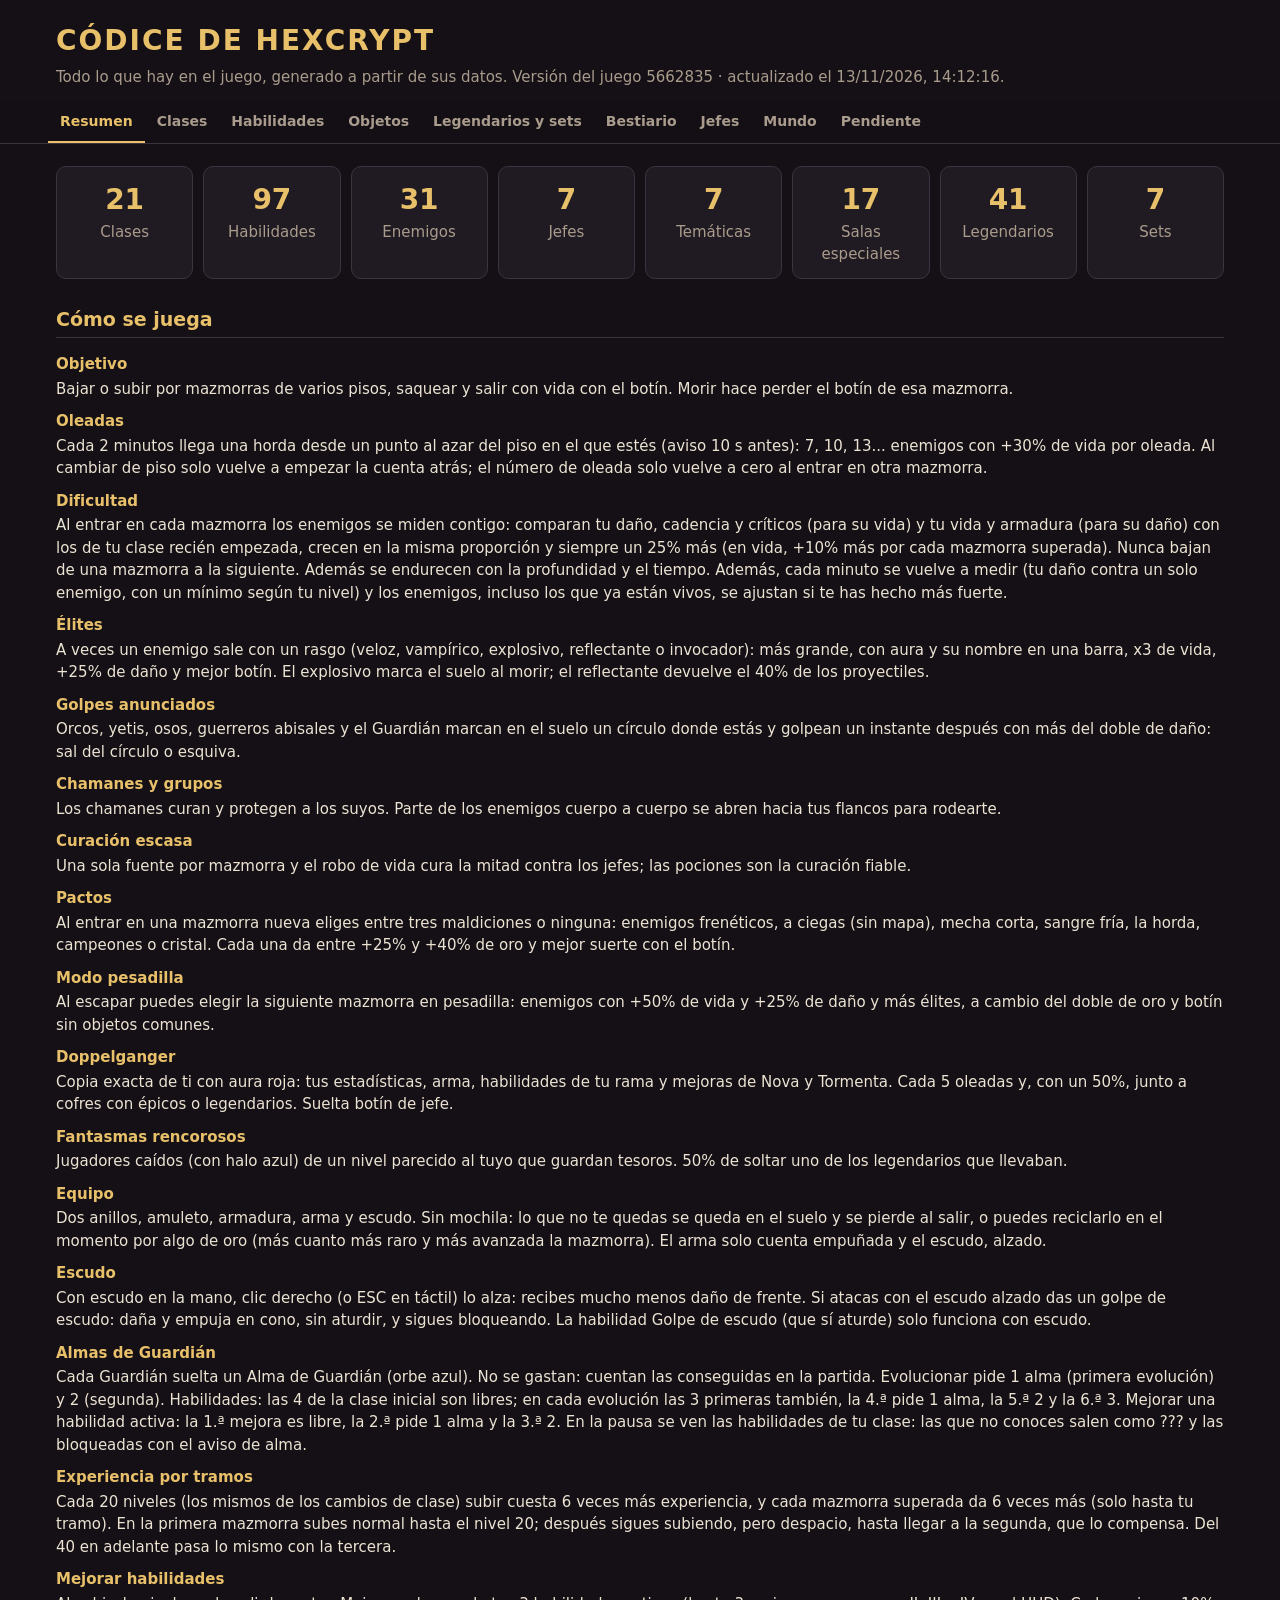
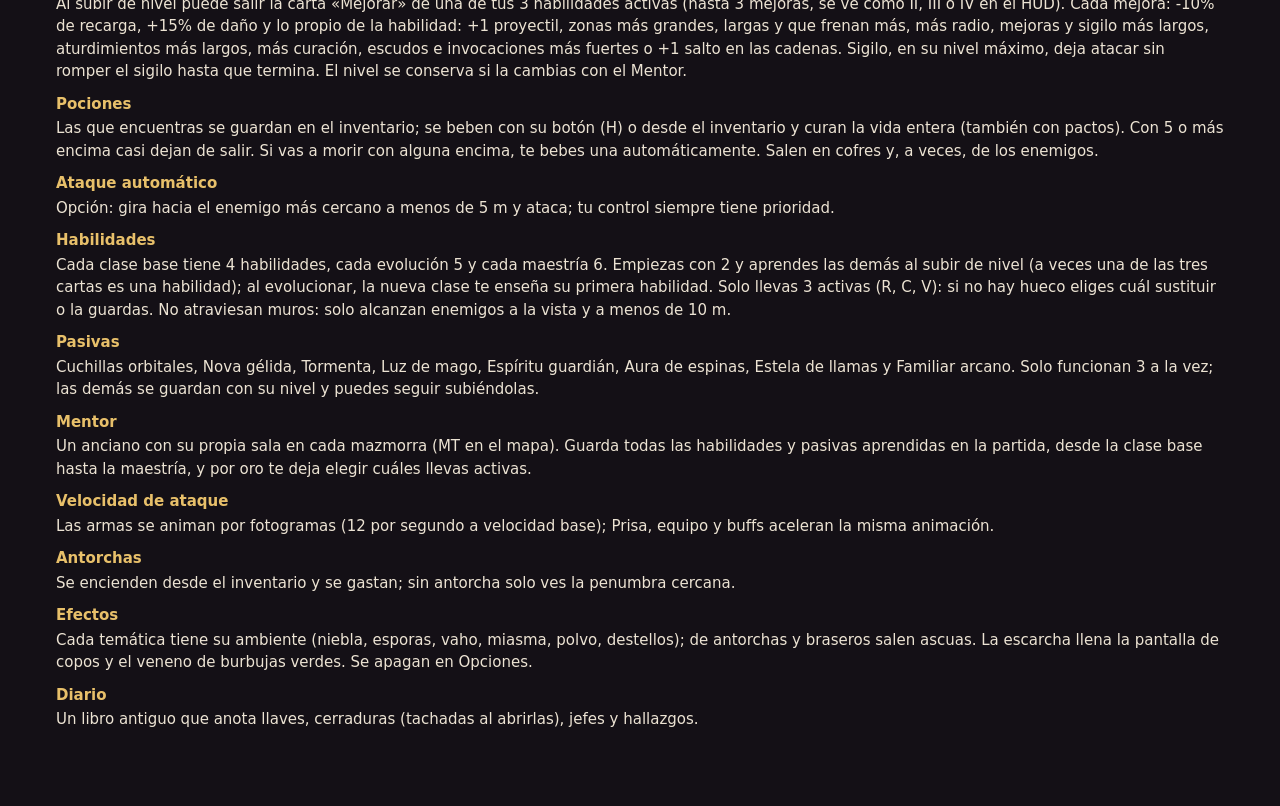
==== commit 602cd501: "App instalada con caché limpia" ====
--- a/codex.html
+++ b/codex.html
@@ -25,7 +25,7 @@
 .sw{display:flex;gap:3px;margin-bottom:6px}.sw i{width:22px;height:14px;border-radius:3px}.where{color:#9ec3e6;font-size:13px}.todo-list li{margin:6px 0}
 @media (max-width:640px){.card.cls,.card.set{flex-direction:column}.grid.wide{grid-template-columns:1fr}}
 </style></head><body>
-<header><h1>CÓDICE DE HEXCRYPT</h1><p>Todo lo que hay en el juego, generado a partir de sus datos. Versión del juego 50b1335 · actualizado el 13/11/2026, 14:00:09.</p></header>
+<header><h1>CÓDICE DE HEXCRYPT</h1><p>Todo lo que hay en el juego, generado a partir de sus datos. Versión del juego 5662835 · actualizado el 13/11/2026, 14:12:16.</p></header>
 <nav><div class="in"><button data-t="resumen" class="on">Resumen</button><button data-t="clases" class="">Clases</button><button data-t="habilidades" class="">Habilidades</button><button data-t="objetos" class="">Objetos</button><button data-t="legendarios" class="">Legendarios y sets</button><button data-t="bestiario" class="">Bestiario</button><button data-t="jefes" class="">Jefes</button><button data-t="mundo" class="">Mundo</button><button data-t="pendiente" class="">Pendiente</button></div></nav>
 <main><section id="resumen" class="on">
     <div class="stats"><div class="stat"><b>21</b><span>Clases</span></div><div class="stat"><b>97</b><span>Habilidades</span></div><div class="stat"><b>31</b><span>Enemigos</span></div><div class="stat"><b>7</b><span>Jefes</span></div><div class="stat"><b>7</b><span>Temáticas</span></div><div class="stat"><b>17</b><span>Salas especiales</span></div><div class="stat"><b>41</b><span>Legendarios</span></div><div class="stat"><b>7</b><span>Sets</span></div></div>
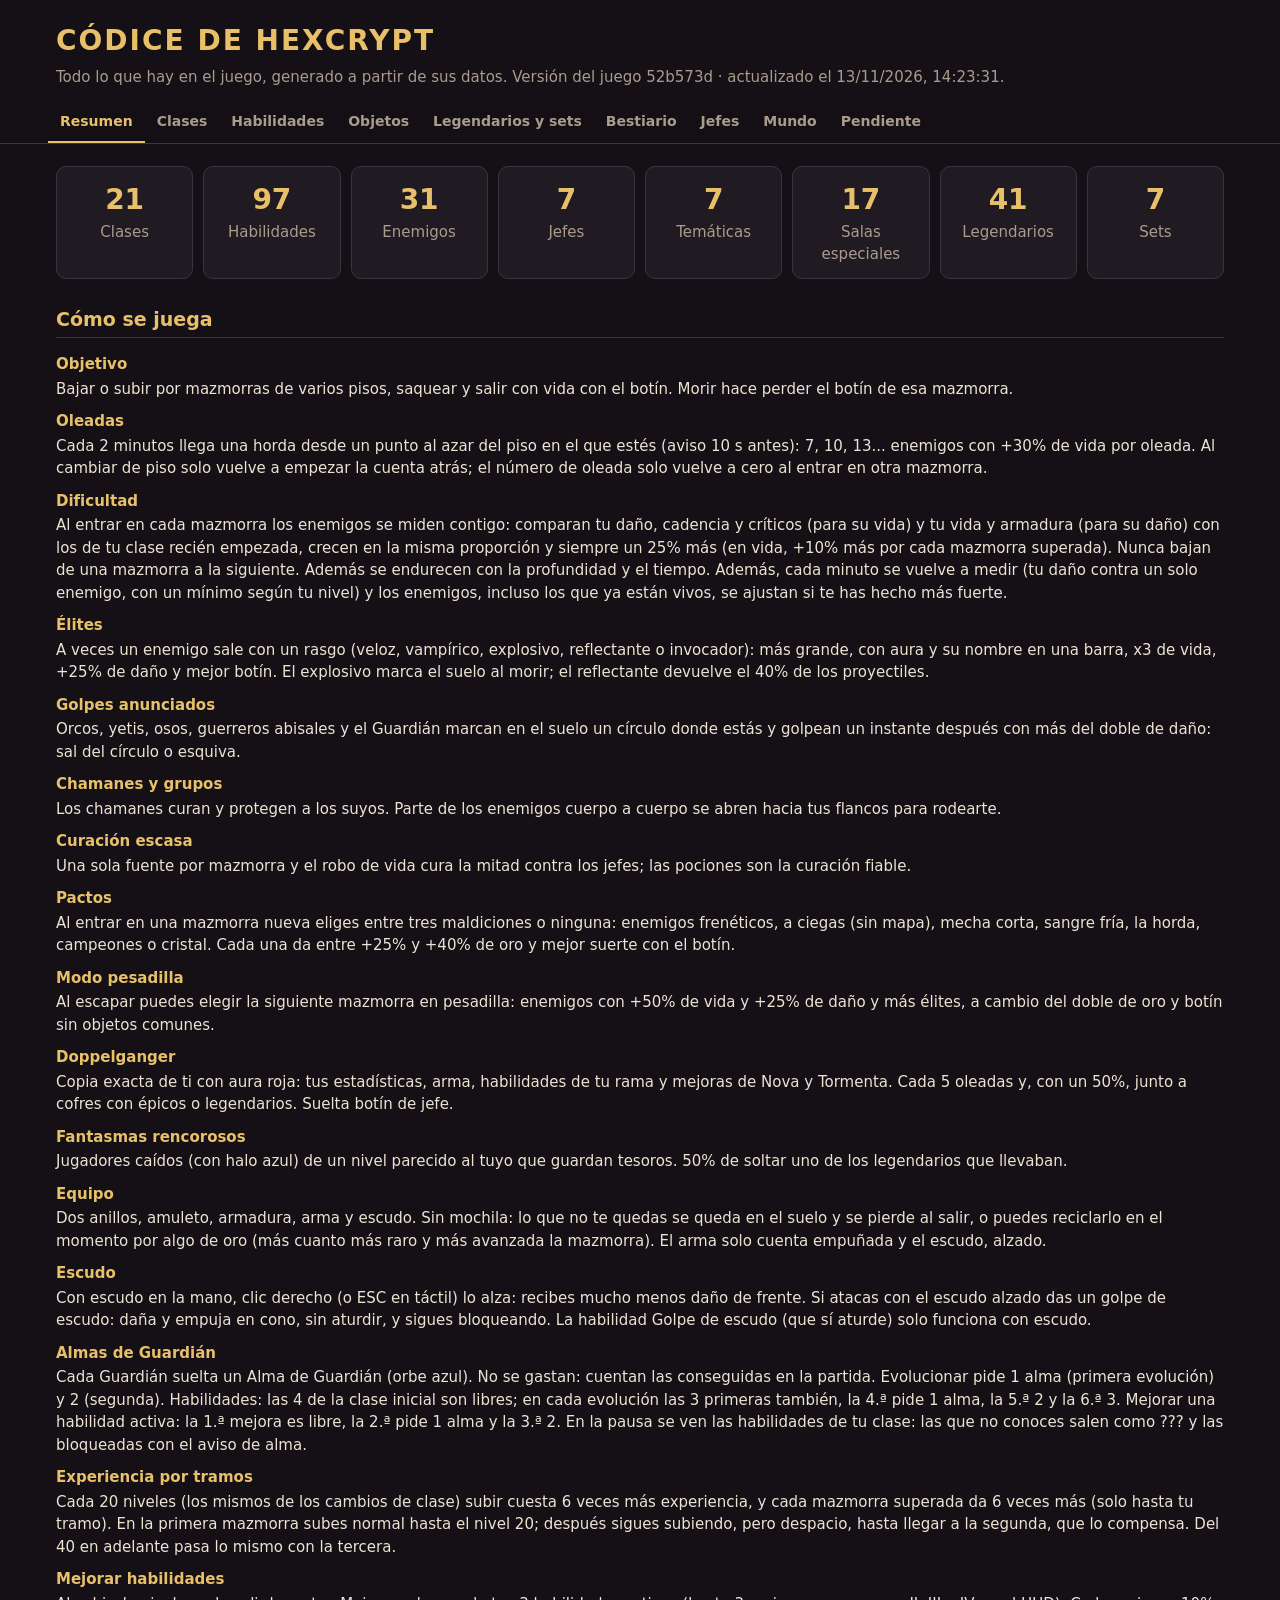
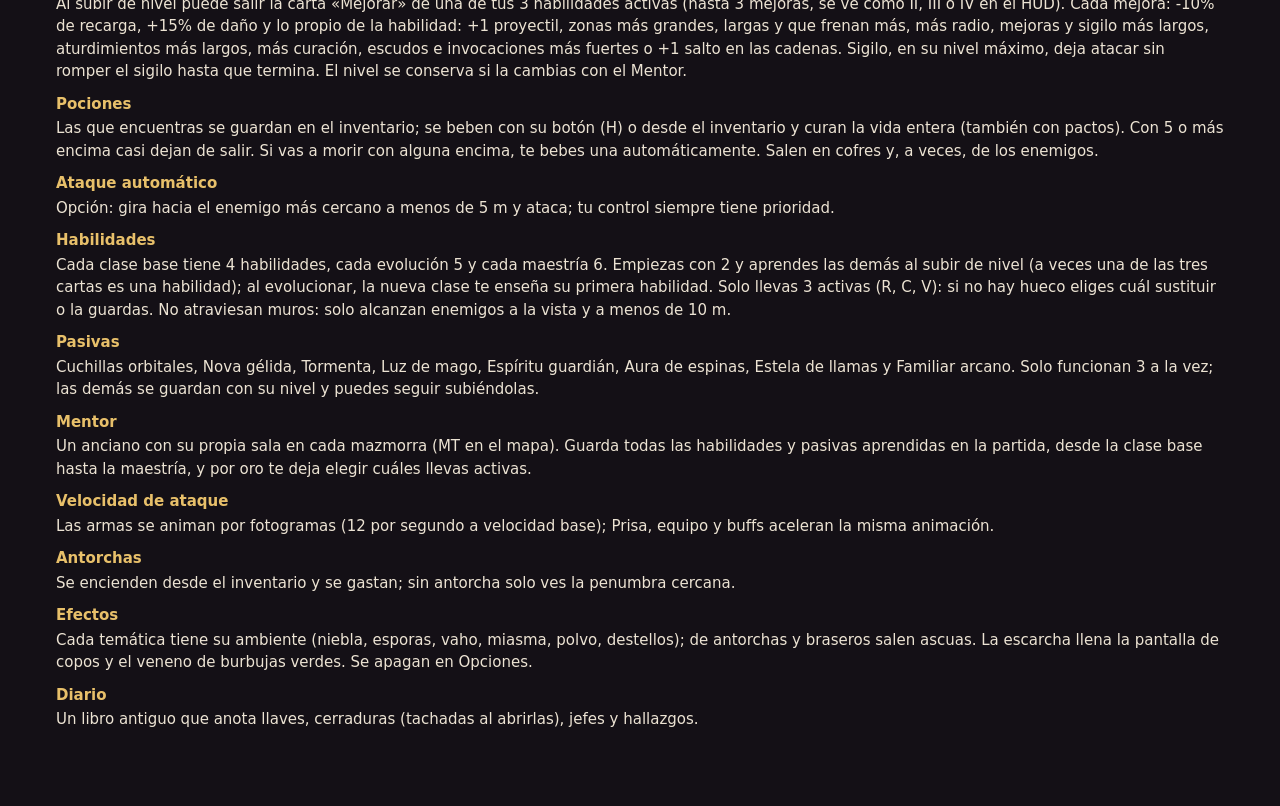
==== commit 6100b51d: "Táctil: escudo junto al joystick, mapa y ajuste de pantalla" ====
--- a/codex.html
+++ b/codex.html
@@ -25,7 +25,7 @@
 .sw{display:flex;gap:3px;margin-bottom:6px}.sw i{width:22px;height:14px;border-radius:3px}.where{color:#9ec3e6;font-size:13px}.todo-list li{margin:6px 0}
 @media (max-width:640px){.card.cls,.card.set{flex-direction:column}.grid.wide{grid-template-columns:1fr}}
 </style></head><body>
-<header><h1>CÓDICE DE HEXCRYPT</h1><p>Todo lo que hay en el juego, generado a partir de sus datos. Versión del juego 5662835 · actualizado el 13/11/2026, 14:12:16.</p></header>
+<header><h1>CÓDICE DE HEXCRYPT</h1><p>Todo lo que hay en el juego, generado a partir de sus datos. Versión del juego 52b573d · actualizado el 13/11/2026, 14:23:31.</p></header>
 <nav><div class="in"><button data-t="resumen" class="on">Resumen</button><button data-t="clases" class="">Clases</button><button data-t="habilidades" class="">Habilidades</button><button data-t="objetos" class="">Objetos</button><button data-t="legendarios" class="">Legendarios y sets</button><button data-t="bestiario" class="">Bestiario</button><button data-t="jefes" class="">Jefes</button><button data-t="mundo" class="">Mundo</button><button data-t="pendiente" class="">Pendiente</button></div></nav>
 <main><section id="resumen" class="on">
     <div class="stats"><div class="stat"><b>21</b><span>Clases</span></div><div class="stat"><b>97</b><span>Habilidades</span></div><div class="stat"><b>31</b><span>Enemigos</span></div><div class="stat"><b>7</b><span>Jefes</span></div><div class="stat"><b>7</b><span>Temáticas</span></div><div class="stat"><b>17</b><span>Salas especiales</span></div><div class="stat"><b>41</b><span>Legendarios</span></div><div class="stat"><b>7</b><span>Sets</span></div></div>
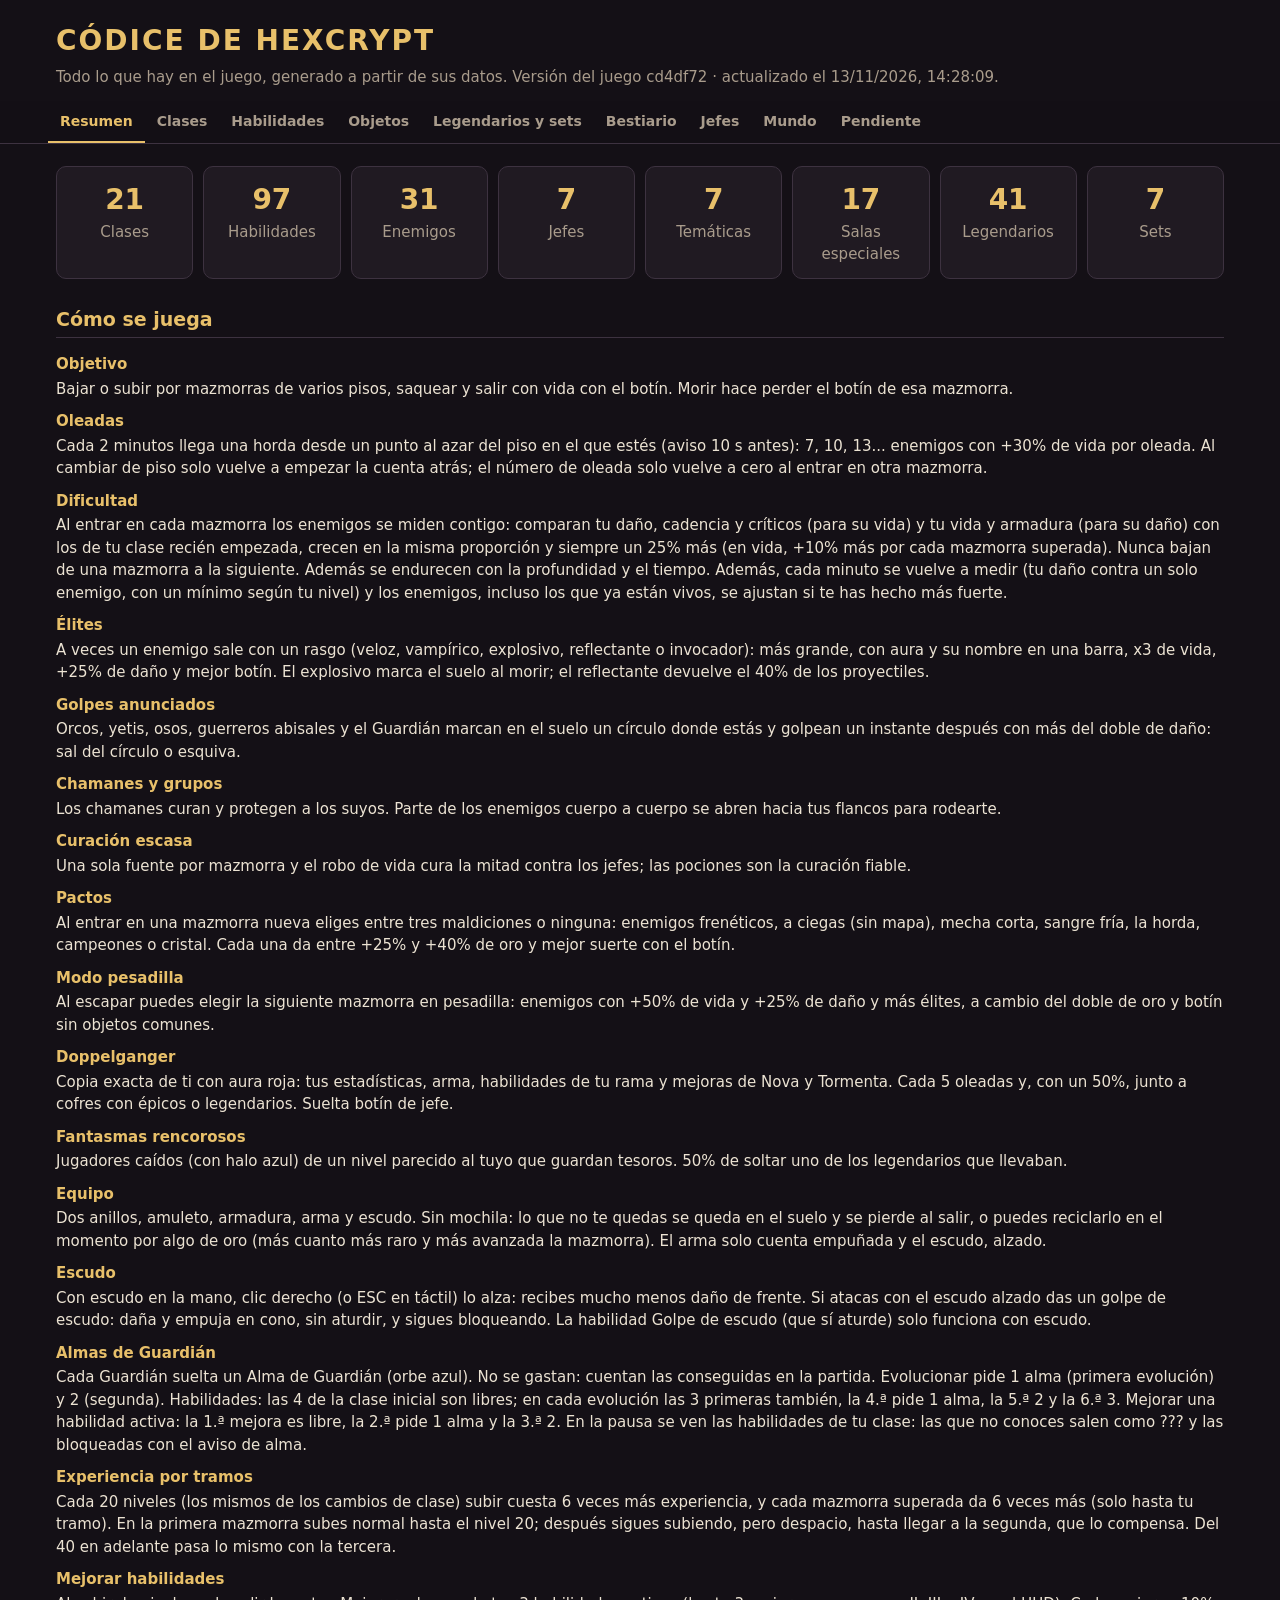
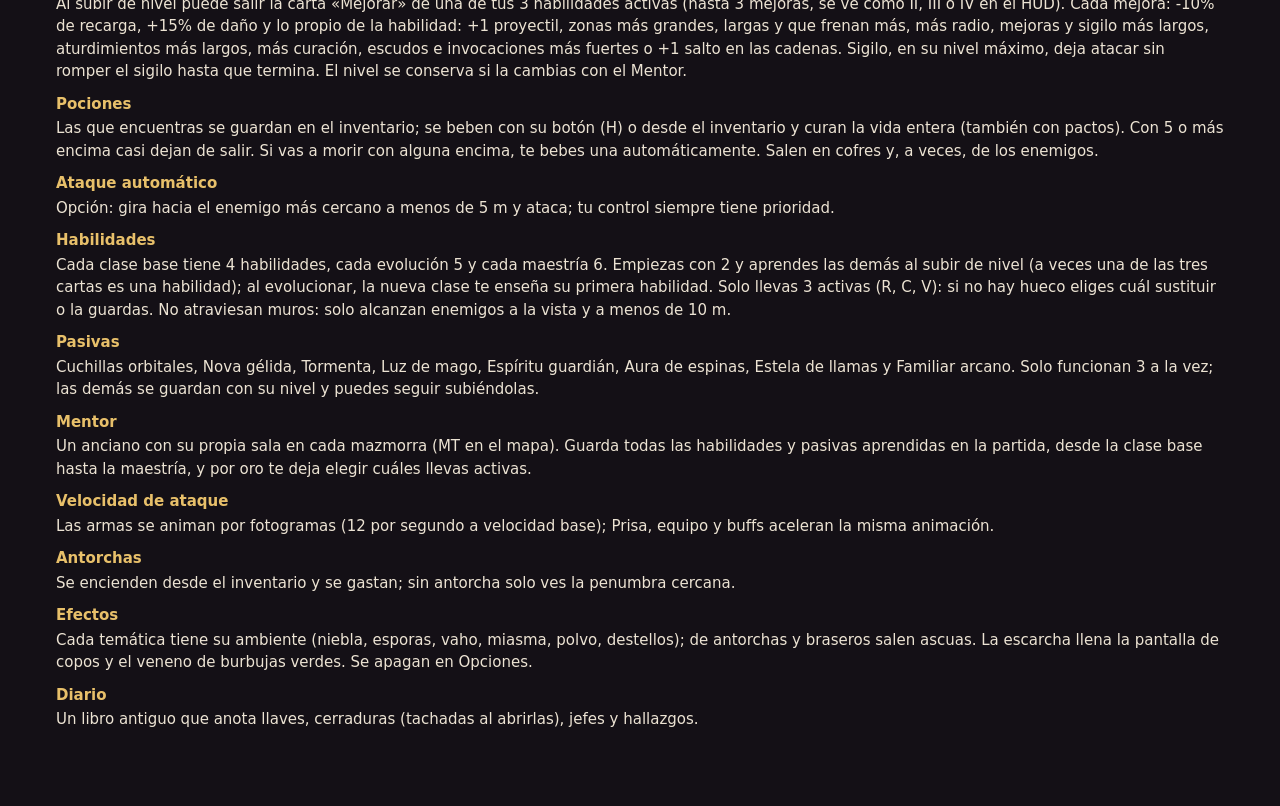
==== commit 9d8cfdf7: "Botón de escudo con icono y movimiento" ====
--- a/codex.html
+++ b/codex.html
@@ -25,7 +25,7 @@
 .sw{display:flex;gap:3px;margin-bottom:6px}.sw i{width:22px;height:14px;border-radius:3px}.where{color:#9ec3e6;font-size:13px}.todo-list li{margin:6px 0}
 @media (max-width:640px){.card.cls,.card.set{flex-direction:column}.grid.wide{grid-template-columns:1fr}}
 </style></head><body>
-<header><h1>CÓDICE DE HEXCRYPT</h1><p>Todo lo que hay en el juego, generado a partir de sus datos. Versión del juego 52b573d · actualizado el 13/11/2026, 14:23:31.</p></header>
+<header><h1>CÓDICE DE HEXCRYPT</h1><p>Todo lo que hay en el juego, generado a partir de sus datos. Versión del juego cd4df72 · actualizado el 13/11/2026, 14:28:09.</p></header>
 <nav><div class="in"><button data-t="resumen" class="on">Resumen</button><button data-t="clases" class="">Clases</button><button data-t="habilidades" class="">Habilidades</button><button data-t="objetos" class="">Objetos</button><button data-t="legendarios" class="">Legendarios y sets</button><button data-t="bestiario" class="">Bestiario</button><button data-t="jefes" class="">Jefes</button><button data-t="mundo" class="">Mundo</button><button data-t="pendiente" class="">Pendiente</button></div></nav>
 <main><section id="resumen" class="on">
     <div class="stats"><div class="stat"><b>21</b><span>Clases</span></div><div class="stat"><b>97</b><span>Habilidades</span></div><div class="stat"><b>31</b><span>Enemigos</span></div><div class="stat"><b>7</b><span>Jefes</span></div><div class="stat"><b>7</b><span>Temáticas</span></div><div class="stat"><b>17</b><span>Salas especiales</span></div><div class="stat"><b>41</b><span>Legendarios</span></div><div class="stat"><b>7</b><span>Sets</span></div></div>
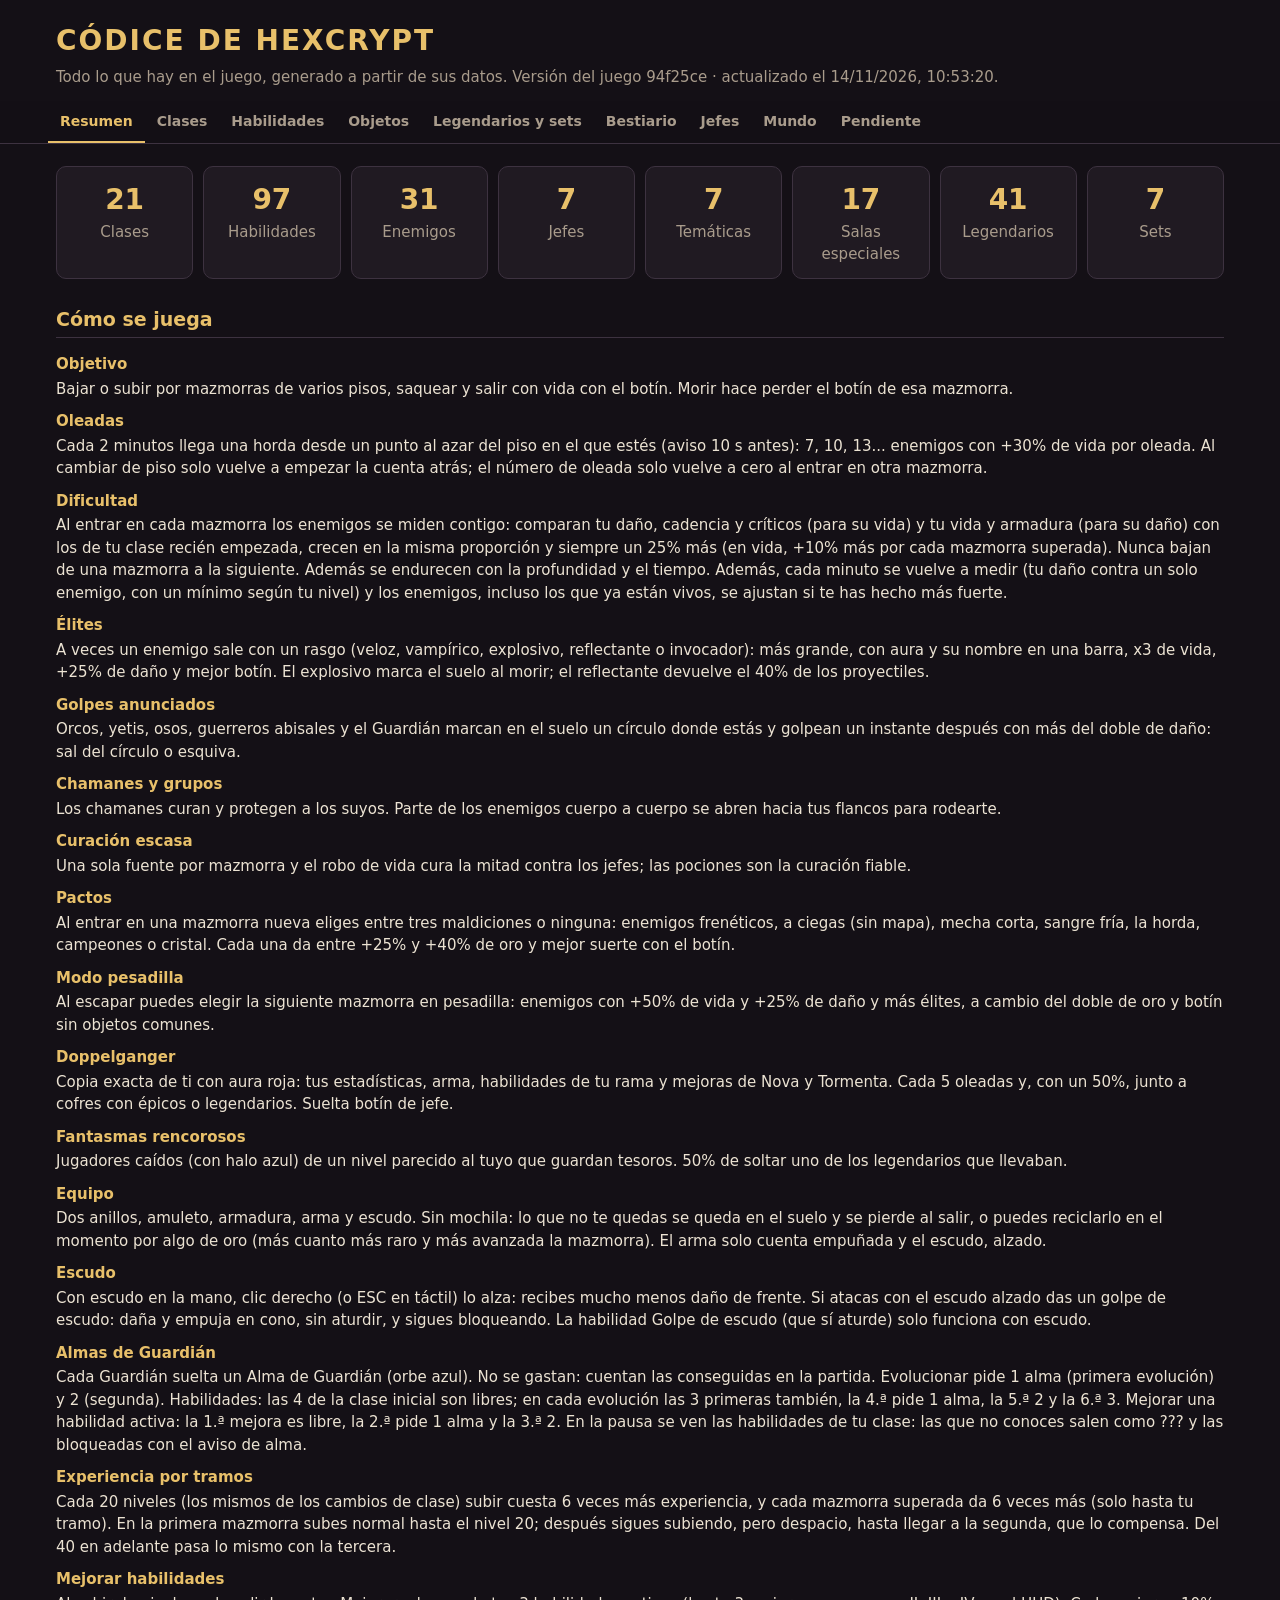
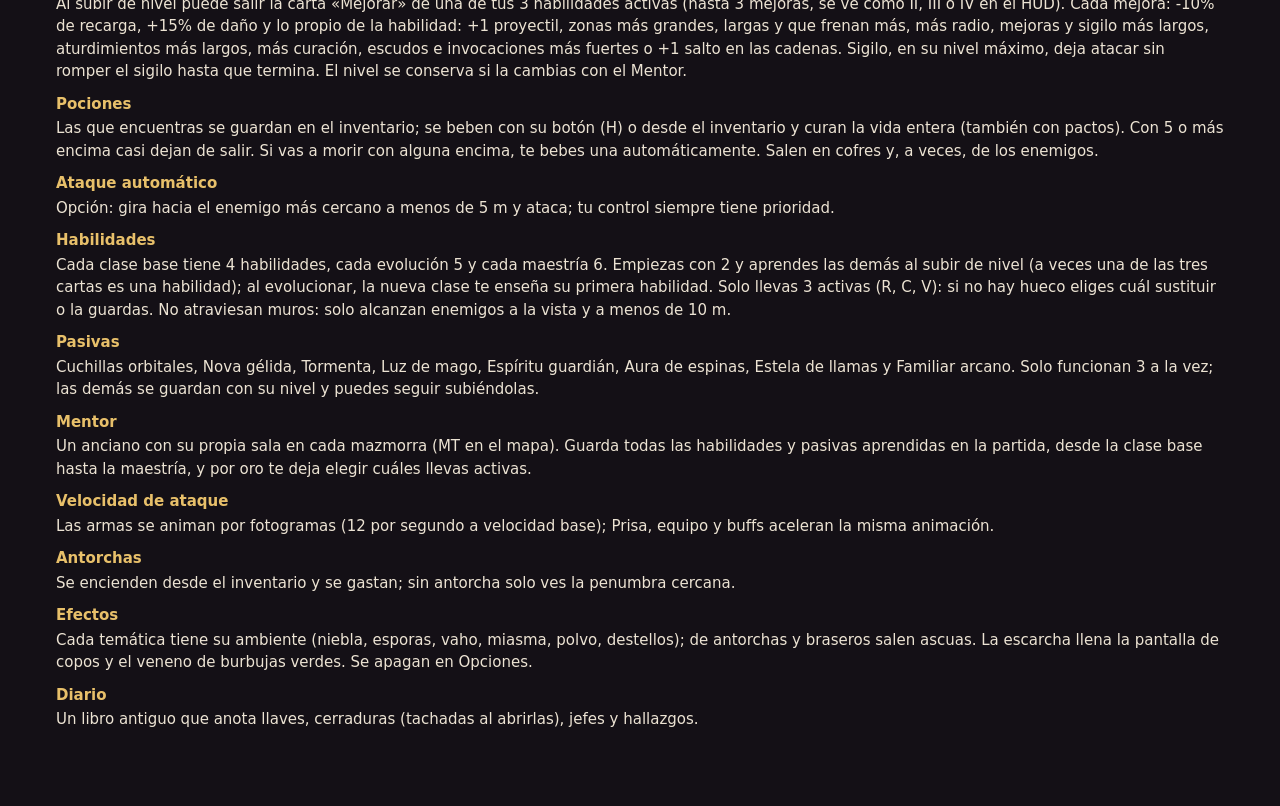
==== commit 22c67cf6: "Arranque fiable y pantalla del estudio durante la carga" ====
--- a/codex.html
+++ b/codex.html
@@ -25,7 +25,7 @@
 .sw{display:flex;gap:3px;margin-bottom:6px}.sw i{width:22px;height:14px;border-radius:3px}.where{color:#9ec3e6;font-size:13px}.todo-list li{margin:6px 0}
 @media (max-width:640px){.card.cls,.card.set{flex-direction:column}.grid.wide{grid-template-columns:1fr}}
 </style></head><body>
-<header><h1>CÓDICE DE HEXCRYPT</h1><p>Todo lo que hay en el juego, generado a partir de sus datos. Versión del juego cd4df72 · actualizado el 13/11/2026, 14:28:09.</p></header>
+<header><h1>CÓDICE DE HEXCRYPT</h1><p>Todo lo que hay en el juego, generado a partir de sus datos. Versión del juego 94f25ce · actualizado el 14/11/2026, 10:53:20.</p></header>
 <nav><div class="in"><button data-t="resumen" class="on">Resumen</button><button data-t="clases" class="">Clases</button><button data-t="habilidades" class="">Habilidades</button><button data-t="objetos" class="">Objetos</button><button data-t="legendarios" class="">Legendarios y sets</button><button data-t="bestiario" class="">Bestiario</button><button data-t="jefes" class="">Jefes</button><button data-t="mundo" class="">Mundo</button><button data-t="pendiente" class="">Pendiente</button></div></nav>
 <main><section id="resumen" class="on">
     <div class="stats"><div class="stat"><b>21</b><span>Clases</span></div><div class="stat"><b>97</b><span>Habilidades</span></div><div class="stat"><b>31</b><span>Enemigos</span></div><div class="stat"><b>7</b><span>Jefes</span></div><div class="stat"><b>7</b><span>Temáticas</span></div><div class="stat"><b>17</b><span>Salas especiales</span></div><div class="stat"><b>41</b><span>Legendarios</span></div><div class="stat"><b>7</b><span>Sets</span></div></div>
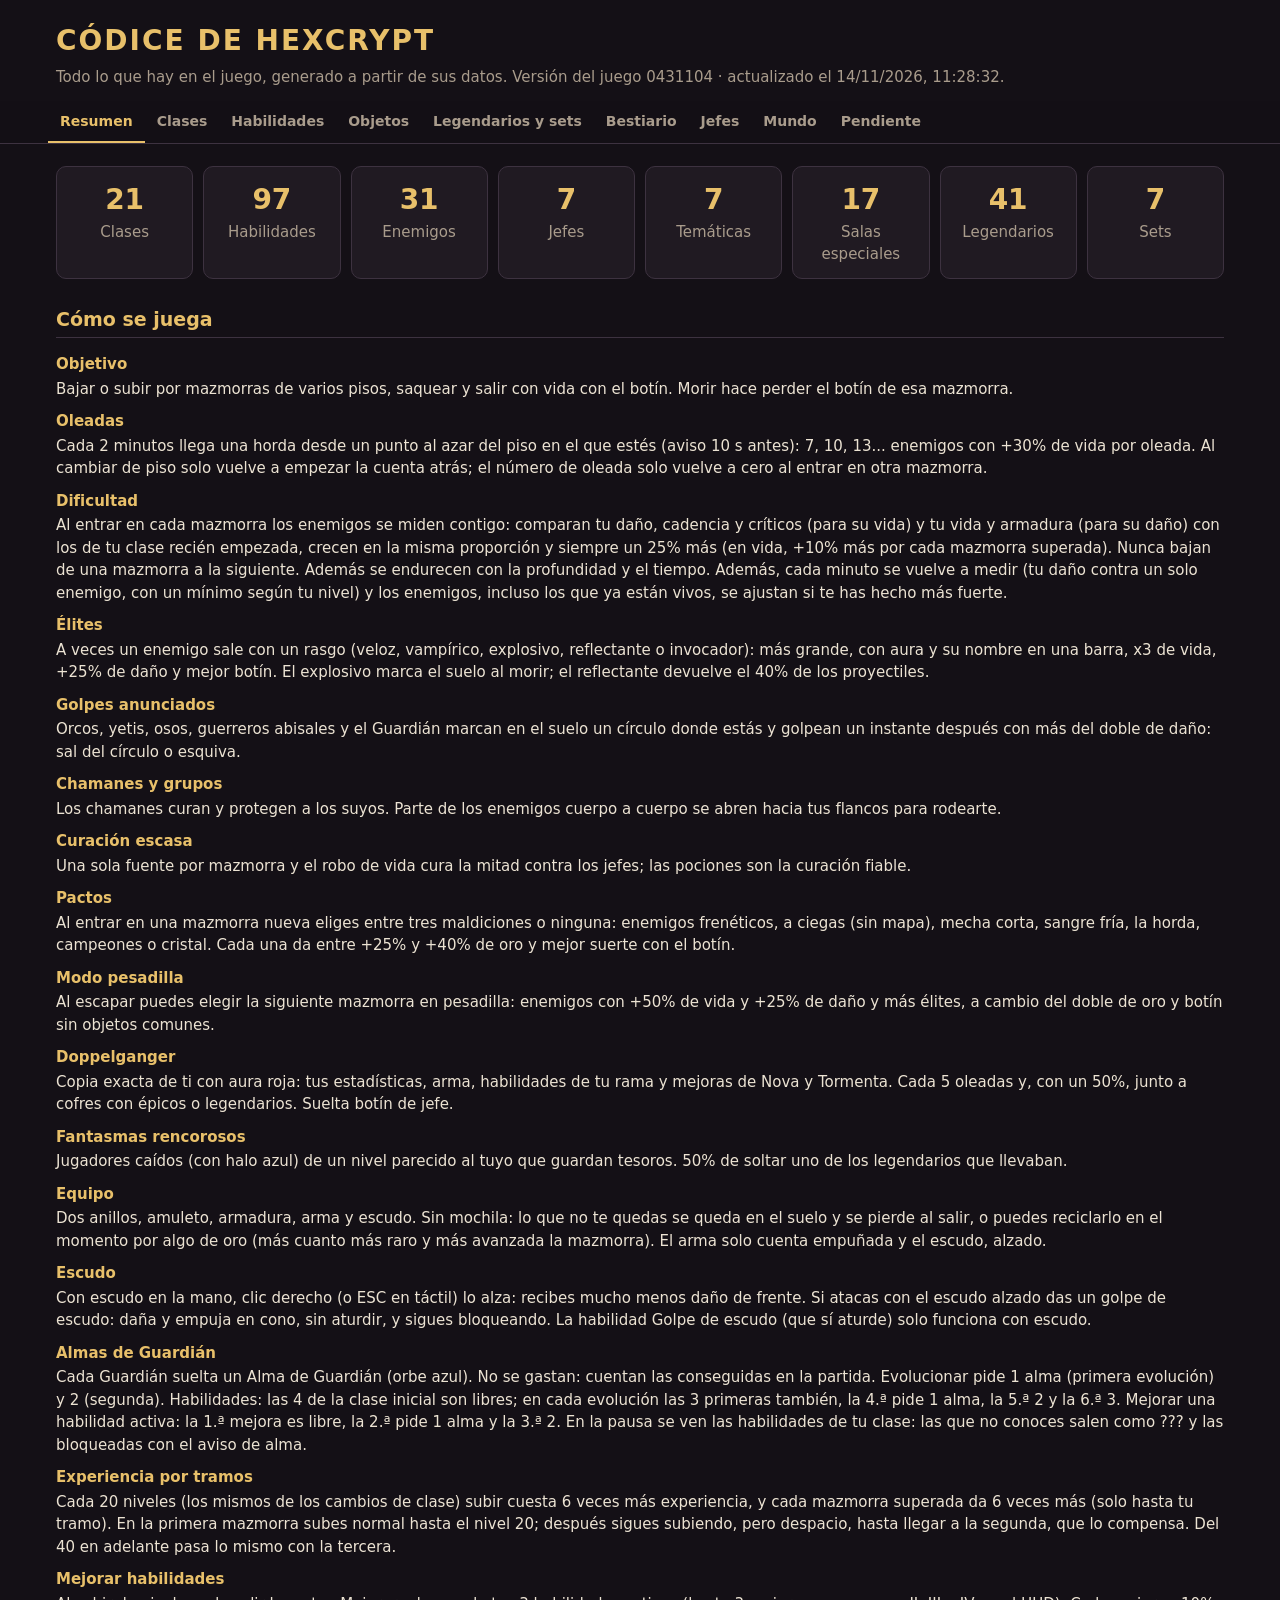
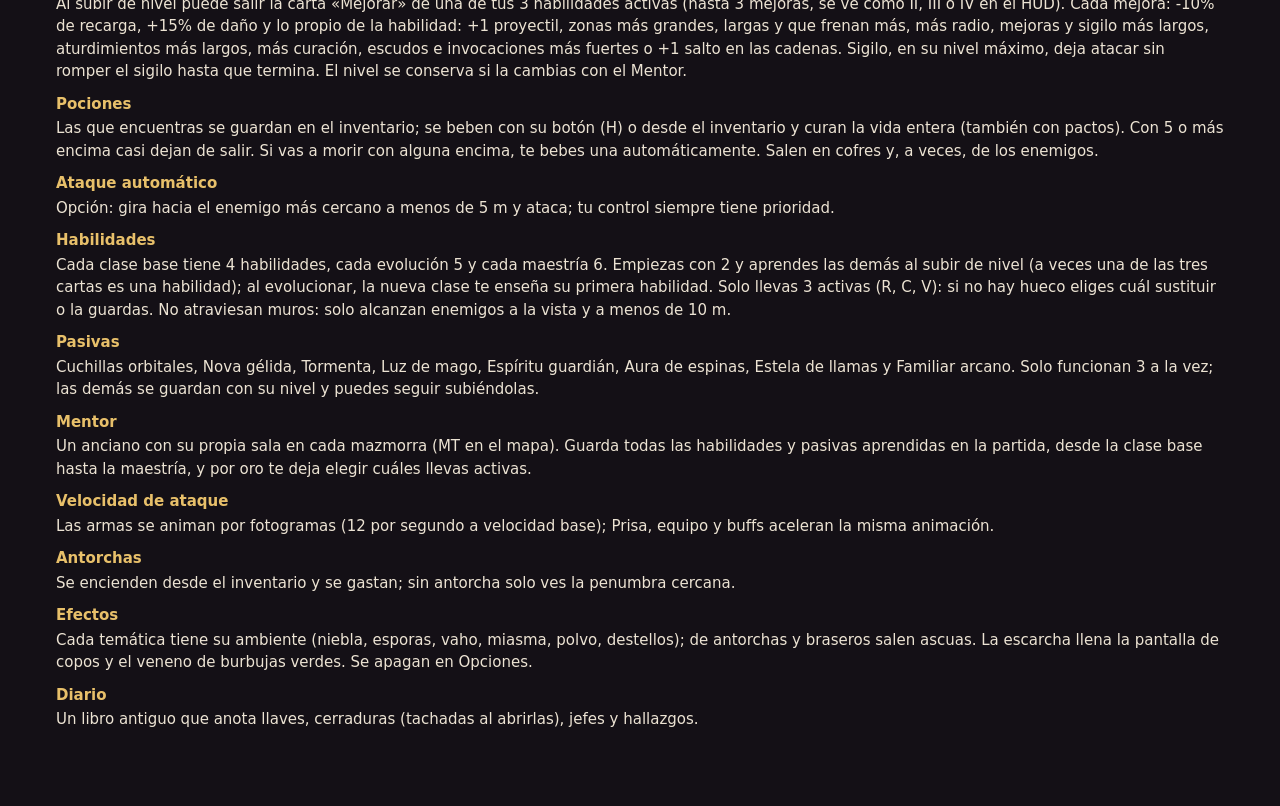
==== commit b7c25e2f: "Armas: espada común nueva, mandoble épico y dagas por rareza" ====
--- a/codex.html
+++ b/codex.html
@@ -25,7 +25,7 @@
 .sw{display:flex;gap:3px;margin-bottom:6px}.sw i{width:22px;height:14px;border-radius:3px}.where{color:#9ec3e6;font-size:13px}.todo-list li{margin:6px 0}
 @media (max-width:640px){.card.cls,.card.set{flex-direction:column}.grid.wide{grid-template-columns:1fr}}
 </style></head><body>
-<header><h1>CÓDICE DE HEXCRYPT</h1><p>Todo lo que hay en el juego, generado a partir de sus datos. Versión del juego 94f25ce · actualizado el 14/11/2026, 10:53:20.</p></header>
+<header><h1>CÓDICE DE HEXCRYPT</h1><p>Todo lo que hay en el juego, generado a partir de sus datos. Versión del juego 0431104 · actualizado el 14/11/2026, 11:28:32.</p></header>
 <nav><div class="in"><button data-t="resumen" class="on">Resumen</button><button data-t="clases" class="">Clases</button><button data-t="habilidades" class="">Habilidades</button><button data-t="objetos" class="">Objetos</button><button data-t="legendarios" class="">Legendarios y sets</button><button data-t="bestiario" class="">Bestiario</button><button data-t="jefes" class="">Jefes</button><button data-t="mundo" class="">Mundo</button><button data-t="pendiente" class="">Pendiente</button></div></nav>
 <main><section id="resumen" class="on">
     <div class="stats"><div class="stat"><b>21</b><span>Clases</span></div><div class="stat"><b>97</b><span>Habilidades</span></div><div class="stat"><b>31</b><span>Enemigos</span></div><div class="stat"><b>7</b><span>Jefes</span></div><div class="stat"><b>7</b><span>Temáticas</span></div><div class="stat"><b>17</b><span>Salas especiales</span></div><div class="stat"><b>41</b><span>Legendarios</span></div><div class="stat"><b>7</b><span>Sets</span></div></div>
@@ -197,7 +197,7 @@
       <p class="meta">Modificadores: vida x1.4, daño recibido x0.7, daño x1.25</p>
       
       <ul class="skills"><li><b>Tajo de energía</b> <span class="cd">6 s</span> — Tajo de energía que avanza atravesando hasta cinco enemigos y los frena.</li><li><b>Armadura arcana</b> <span class="cd">16 s</span> — Escudo arcano que absorbe daño durante 10 s.</li><li><b>Encantar arma</b> <span class="cd">18 s</span> — Arma encantada: +30% de daño y +20% de cadencia durante 12 s; tus golpes lanzan proyectiles mágicos.</li><li><b>Carga arcana</b> <span class="cd">9 s</span> — Carga arcana: te lanzas hacia delante y estallas al llegar.</li><li><b>Égida reflectante</b> <span class="cd">18 s</span> — Égida reflectante: -30% de daño recibido y devuelves el doble de lo que te hacen durante 5 s.</li><li><b>Hoja hechizada</b> <span class="cd">6 s</span> — Hoja hechizada: tres tajos de energía en abanico que atraviesan.</li></ul>
-      <p class="status"><span class="ok">Mano de perfil</span> <span class="todo">Aspecto pendiente</span></p></div></article></div><h2>Armas</h2><div class="grid"><article class="card mini"><img class="px wpn" src="[data-uri]" alt=""><h4>Bastón</h4><p class="meta">Hechizos</p></article><article class="card mini"><img class="px wpn" src="[data-uri]" alt=""><h4>Espada</h4><p class="meta">Cuerpo a cuerpo · daño 40 · 1.5 ataques/s · alcance 1.75 m</p></article><article class="card mini"><img class="px wpn" src="[data-uri]" alt=""><h4>Espadón</h4><p class="meta">Cuerpo a cuerpo · daño 96 · 0.8 ataques/s · alcance 2.5 m</p></article><article class="card mini"><img class="px wpn" src="[data-uri]" alt=""><h4>Daga</h4><p class="meta">Cuerpo a cuerpo · daño 21 · 2.9 ataques/s · alcance 1.4 m</p></article><article class="card mini"><img class="px wpn" src="[data-uri]" alt=""><h4>Dagas gemelas</h4><p class="meta">Cuerpo a cuerpo · daño 19 · 4.4 ataques/s · alcance 1.45 m</p></article><article class="card mini"><img class="px wpn" src="[data-uri]" alt=""><h4>Arco</h4><p class="meta">Distancia · daño 32 · 1.5 ataques/s</p></article><article class="card mini"><img class="px wpn" src="[data-uri]" alt=""><h4>Garras</h4><p class="meta">Cuerpo a cuerpo · daño 29 · 2.5 ataques/s · alcance 1.55 m</p></article></div>
+      <p class="status"><span class="ok">Mano de perfil</span> <span class="todo">Aspecto pendiente</span></p></div></article></div><h2>Armas</h2><div class="grid"><article class="card mini"><img class="px wpn" src="[data-uri]" alt=""><h4>Bastón</h4><p class="meta">Hechizos</p></article><article class="card mini"><img class="px wpn" src="[data-uri]" alt=""><h4>Espada</h4><p class="meta">Cuerpo a cuerpo · daño 40 · 1.5 ataques/s · alcance 1.75 m</p></article><article class="card mini"><img class="px wpn" src="[data-uri]" alt=""><h4>Espadón</h4><p class="meta">Cuerpo a cuerpo · daño 96 · 0.8 ataques/s · alcance 2.5 m</p></article><article class="card mini"><img class="px wpn" src="[data-uri]" alt=""><h4>Daga</h4><p class="meta">Cuerpo a cuerpo · daño 21 · 2.9 ataques/s · alcance 1.4 m</p></article><article class="card mini"><img class="px wpn" src="[data-uri]" alt=""><h4>Dagas gemelas</h4><p class="meta">Cuerpo a cuerpo · daño 19 · 4.4 ataques/s · alcance 1.45 m</p></article><article class="card mini"><img class="px wpn" src="[data-uri]" alt=""><h4>Arco</h4><p class="meta">Distancia · daño 32 · 1.5 ataques/s</p></article><article class="card mini"><img class="px wpn" src="[data-uri]" alt=""><h4>Garras</h4><p class="meta">Cuerpo a cuerpo · daño 29 · 2.5 ataques/s · alcance 1.55 m</p></article></div>
      <h2>Hechizos del bastón</h2><div class="grid"><article class="card mini"><div class="orb" style="background:rgb(90,160,255)"></div><h4>Arcano</h4><p class="meta">daño 24 · 1.9/s</p></article><article class="card mini"><div class="orb" style="background:rgb(255,120,40)"></div><h4>Fuego</h4><p class="meta">daño 23 · 1.8/s · burn</p></article><article class="card mini"><div class="orb" style="background:rgb(160,230,255)"></div><h4>Hielo</h4><p class="meta">daño 20 · 1.9/s · slow</p></article><article class="card mini"><div class="orb" style="background:rgb(255,230,120)"></div><h4>Rayo</h4><p class="meta">daño 20 · 2.0/s · chain</p></article><article class="card mini"><div class="orb" style="background:rgb(110,230,120)"></div><h4>Naturaleza</h4><p class="meta">daño 20 · 1.9/s · poison</p></article><article class="card mini"><div class="orb" style="background:rgb(170,220,60)"></div><h4>Plaga</h4><p class="meta">daño 19 · 2.1/s · poison, corrode</p></article><article class="card mini"><div class="orb" style="background:rgb(190,90,255)"></div><h4>Sombra</h4><p class="meta">daño 25 · 1.8/s · drain</p></article><article class="card mini"><div class="orb" style="background:rgb(255,235,150)"></div><h4>Luz</h4><p class="meta">daño 24 · 1.9/s · heal</p></article></div>
      <h2>Aliados invocables</h2><div class="grid"><article class="card mini"><img class="px fimg" src="[data-uri]" alt=""><h4>Lobo</h4><p class="meta">vida 70 · daño 13</p></article><article class="card mini"><img class="px fimg" src="[data-uri]" alt=""><h4>Oso</h4><p class="meta">vida 260 · daño 30</p></article><article class="card mini"><img class="px fimg" src="[data-uri]" alt=""><h4>Araña</h4><p class="meta">vida 40 · daño 11 · dura 16 s</p></article><article class="card mini"><img class="px fimg" src="[data-uri]" alt=""><h4>Sombra</h4><p class="meta">vida 55 · daño 17 · dura 12 s</p></article><article class="card mini"><img class="px fimg" src="[data-uri]" alt=""><h4>Siervo no muerto</h4><p class="meta">vida 60 · daño 14 · dura 30 s</p></article><article class="card mini"><img class="px fimg" src="[data-uri]" alt=""><h4>Demonio</h4><p class="meta">vida 110 · daño 24 · dura 22 s</p></article></div></section><section id="habilidades" class=""><h2>Habilidades de clase</h2><table><tr><th>Habilidad</th><th>Enfr.</th><th>Clases</th><th>Qué hace</th></tr><tr><td><b>Cuchillos</b></td><td>4 s</td><td>Ladrón, Asesino</td><td>Lanza tres cuchillos en abanico que atraviesan a un enemigo.</td></tr><tr><td><b>Bomba de humo</b></td><td>12 s</td><td>Ladrón</td><td>Bomba de humo: te vuelves invisible 3,5 s; el siguiente golpe desde las sombras hace más daño.</td></tr><tr><td><b>Grito de guerra</b></td><td>14 s</td><td>Luchador, Guerrero, Campeón</td><td>Empuja a los enemigos cercanos y te da +25% de daño durante 8 s.</td></tr><tr><td><b>Golpe de escudo</b></td><td>8 s</td><td>Luchador, Paladín, Campeón</td><td>Con el escudo en la mano: el escudo sale hacia delante, daña, empuja y aturde a los enemigos de delante.</td></tr><tr><td><b>Torbellino</b></td><td>9 s</td><td>Guerrero, Berserker</td><td>Giras con el arma cinco veces dañando y empujando todo a tu alrededor.</td></tr><tr><td><b>Estandarte</b></td><td>18 s</td><td>Campeón</td><td>Estandarte: +20% de daño, -25% de daño recibido durante 10 s y te cura un 10%.</td></tr><tr><td><b>Furia</b></td><td>22 s</td><td>Berserker</td><td>Furia: +40% de daño, +25% de velocidad, +20% de cadencia y 12% de robo de vida durante 10 s.</td></tr><tr><td><b>Salto sísmico</b></td><td>9 s</td><td>Berserker</td><td>Saltas hacia delante y al caer aplastas, empujas y aturdes en un área grande.</td></tr><tr><td><b>Bola de fuego</b></td><td>6 s</td><td>Mago, Hechicero</td><td>Bola de fuego que estalla en un área y quema.</td></tr><tr><td><b>Nova de escarcha</b></td><td>9 s</td><td>Mago, Druida, Hechicero</td><td>Onda de escarcha a tu alrededor que daña, empuja y ralentiza.</td></tr><tr><td><b>Rayo en cadena</b></td><td>7 s</td><td>Hechicero, Archimago</td><td>Rayo que salta entre hasta seis enemigos.</td></tr><tr><td><b>Meteoro</b></td><td>13 s</td><td>Archimago</td><td>Marca el suelo y un meteoro cae un instante después: gran daño en área y quemaduras.</td></tr><tr><td><b>Nova arcana</b></td><td>8 s</td><td>Archimago</td><td>Gran onda arcana que daña, empuja y ralentiza en un radio enorme.</td></tr><tr><td><b>Encantar arma</b></td><td>18 s</td><td>Caballero mágico</td><td>Arma encantada: +30% de daño y +20% de cadencia durante 12 s; tus golpes lanzan proyectiles mágicos.</td></tr><tr><td><b>Tajo de energía</b></td><td>6 s</td><td>Caballero mágico</td><td>Tajo de energía que avanza atravesando hasta cinco enemigos y los frena.</td></tr><tr><td><b>Armadura arcana</b></td><td>16 s</td><td>Caballero mágico</td><td>Escudo arcano que absorbe daño durante 10 s.</td></tr><tr><td><b>Paso de sombra</b></td><td>7 s</td><td>Asesino, Hoja Oscura, Duelista</td><td>Apareces a la espalda del enemigo más cercano y te ocultas un instante.</td></tr><tr><td><b>Sigilo</b></td><td>13 s</td><td>Asesino</td><td>Sigilo total durante 5 s.</td></tr><tr><td><b>Clones de sombra</b></td><td>18 s</td><td>Hoja Oscura</td><td>Invoca dos sombras aliadas que luchan a tu lado.</td></tr><tr><td><b>Estallido de sombras</b></td><td>10 s</td><td>Hoja Oscura</td><td>Abre un agujero negro delante de ti que absorbe, daña y ralentiza.</td></tr><tr><td><b>Ráfaga de estocadas</b></td><td>10 s</td><td>Duelista</td><td>Saltas sobre el enemigo más cercano y das nueve estocadas seguidas siendo casi invulnerable.</td></tr><tr><td><b>Parada y réplica</b></td><td>8 s</td><td>Duelista</td><td>Parada: el siguiente golpe que recibas se anula y contraatacas en área.</td></tr><tr><td><b>Lluvia de flechas</b></td><td>8 s</td><td>Arquero</td><td>Lluvia de nueve flechas en abanico.</td></tr><tr><td><b>Trampa de acero</b></td><td>7 s</td><td>Arquero, Domador de bestias</td><td>Coloca una trampa de acero que daña y aturde al primero que la pisa.</td></tr><tr><td><b>Llamar lobo</b></td><td>6 s</td><td>Domador de bestias</td><td>Llama a un lobo aliado (hasta tres).</td></tr><tr><td><b>Llamar oso</b></td><td>15 s</td><td>Domador de bestias</td><td>Llama a un oso aliado muy resistente.</td></tr><tr><td><b>Imbuir flechas</b></td><td>1.2 s</td><td>Arquero mágico</td><td>Cambia el elemento de tus flechas: fuego, hielo o rayo.</td></tr><tr><td><b>Salva arcana</b></td><td>7 s</td><td>Arquero mágico</td><td>Salva arcana de siete flechas mágicas que atraviesan.</td></tr><tr><td><b>Imbuirse</b></td><td>20 s</td><td>Arquero mágico</td><td>Imbuirse: +30% de daño, +25% de cadencia y +10% de velocidad durante 9 s.</td></tr><tr><td><b>Luz sagrada</b></td><td>11 s</td><td>Paladín</td><td>Luz sagrada que daña y empuja a tu alrededor y te cura un 20%.</td></tr><tr><td><b>Escudo divino</b></td><td>16 s</td><td>Paladín, Heraldo</td><td>Escudo divino: invulnerable durante 2,5 s.</td></tr><tr><td><b>Juicio divino</b></td><td>11 s</td><td>Heraldo</td><td>Pilares de luz caen sobre hasta cinco enemigos a la vista.</td></tr><tr><td><b>Aura sagrada</b></td><td>20 s</td><td>Heraldo</td><td>Aura sagrada: +25% de daño, regeneración y -15% de daño recibido durante 8 s.</td></tr><tr><td><b>Pacto de sangre</b></td><td>18 s</td><td>Hereje</td><td>Sacrificas un 20% de vida a cambio de +60% de daño y 15% de robo de vida durante 10 s.</td></tr><tr><td><b>Invocar demonio</b></td><td>24 s</td><td>Hereje</td><td>Invoca un demonio aliado.</td></tr><tr><td><b>Drenar vida</b></td><td>9 s</td><td>Hereje</td><td>Drena la vida de hasta tres enemigos cercanos y te cura.</td></tr><tr><td><b>Zarzas</b></td><td>10 s</td><td>Druida, Cambiaformas</td><td>Campo de zarzas que daña, ralentiza y envenena.</td></tr><tr><td><b>Regeneración</b></td><td>14 s</td><td>Druida</td><td>Regeneración durante 6 s y una pequeña curación inmediata.</td></tr><tr><td><b>Cambiar de forma</b></td><td>1.5 s</td><td>Cambiaformas</td><td>Cambias de forma: humano, lobo (veloz) u oso (resistente y brutal).</td></tr><tr><td><b>Habilidad de forma</b></td><td>10 s</td><td>Cambiaformas</td><td>Lobo: aullido que aturde y te acelera. Oso: pisotón que aturde. Humano: regeneración.</td></tr><tr><td><b>Nube de plaga</b></td><td>12 s</td><td>Azote</td><td>Nube de plaga que envenena, ralentiza y corroe la armadura.</td></tr><tr><td><b>Enjambre de pesadilla</b></td><td>20 s</td><td>Azote</td><td>Invoca tres arañas de pesadilla aliadas.</td></tr><tr><td><b>Ácido corrosivo</b></td><td>9 s</td><td>Azote</td><td>Chorro de ácido en cono que envenena y corroe.</td></tr><tr><td><b>Hoja envenenada</b></td><td>12 s</td><td>Ladrón</td><td>Hoja envenenada: durante 8 s tus golpes envenenan y hacen un 10% más de daño.</td></tr><tr><td><b>Abrojos</b></td><td>9 s</td><td>Ladrón, Arquero</td><td>Siembra abrojos a tus pies: dañan y ralentizan a quien los pisa durante 6 s.</td></tr><tr><td><b>Embestida</b></td><td>8 s</td><td>Luchador, Guerrero</td><td>Embestida: cargas 4,5 m arrollando, empujando y aturdiendo a todo lo que pillas.</td></tr><tr><td><b>Piel de hierro</b></td><td>16 s</td><td>Luchador</td><td>Piel de hierro: -40% de daño recibido durante 6 s y te cura un 8%.</td></tr><tr><td><b>Proyectil arcano</b></td><td>3 s</td><td>Mago</td><td>Proyectil arcano rápido y barato que atraviesa a dos enemigos.</td></tr><tr><td><b>Traslación</b></td><td>7 s</td><td>Mago</td><td>Traslación: te teletransportas 5 m hacia delante y dejas una onda helada donde estabas.</td></tr><tr><td><b>Marca de muerte</b></td><td>14 s</td><td>Asesino</td><td>Marca al enemigo más cercano: recibe un 50% más de daño durante 8 s.</td></tr><tr><td><b>Degollar</b></td><td>9 s</td><td>Asesino</td><td>Degüellas al enemigo pegado a ti y lo aturdes; desde el sigilo hace x2,5.</td></tr><tr><td><b>Disparo perforante</b></td><td>5 s</td><td>Arquero</td><td>Flecha perforante que atraviesa hasta seis enemigos y los frena.</td></tr><tr><td><b>Ojo de halcón</b></td><td>18 s</td><td>Arquero</td><td>Ojo de halcón: +25% de crítico y +15% de cadencia durante 10 s.</td></tr><tr><td><b>Consagrar</b></td><td>12 s</td><td>Paladín</td><td>Consagra el suelo a tu alrededor: daña y frena a los enemigos 6 s.</td></tr><tr><td><b>Martillo de luz</b></td><td>7 s</td><td>Paladín</td><td>Lanzas un martillo de luz que aturde al primero que toca.</td></tr><tr><td><b>Tajo brutal</b></td><td>6 s</td><td>Guerrero</td><td>Tajo brutal en un arco enorme por delante que empuja.</td></tr><tr><td><b>Sed de batalla</b></td><td>18 s</td><td>Guerrero</td><td>Sed de batalla: +30% de daño y 10% de robo de vida durante 8 s.</td></tr><tr><td><b>Raíces</b></td><td>10 s</td><td>Druida</td><td>Raíces: atrapan (aturden) y envenenan a todo lo que hay cerca.</td></tr><tr><td><b>Rayo lunar</b></td><td>6 s</td><td>Druida</td><td>Un rayo de luna cae sobre el enemigo más cercano: daño en área y lo frena.</td></tr><tr><td><b>Lanza de hielo</b></td><td>4 s</td><td>Hechicero</td><td>Lanza de hielo que atraviesa a tres enemigos y los congela casi del todo.</td></tr><tr><td><b>Muro de fuego</b></td><td>12 s</td><td>Hechicero</td><td>Levanta un muro de fuego delante de ti que quema durante 6 s.</td></tr><tr><td><b>Hojas nocturnas</b></td><td>8 s</td><td>Hoja Oscura</td><td>Diez hojas de sombra salen disparadas en círculo a tu alrededor.</td></tr><tr><td><b>Eclipse</b></td><td>22 s</td><td>Hoja Oscura</td><td>Eclipse: aturde y frena a todos los enemigos cercanos y te oculta 4 s.</td></tr><tr><td><b>Siega de almas</b></td><td>14 s</td><td>Hoja Oscura</td><td>Siega de almas: quita un 15% de su vida a los enemigos cercanos (4% a jefes); cada muerte te cura.</td></tr><tr><td><b>Estocada fulgurante</b></td><td>5 s</td><td>Duelista</td><td>Estocada fulgurante: atraviesas 5 m de golpe hiriendo a todo lo que cruzas.</td></tr><tr><td><b>Danza de acero</b></td><td>16 s</td><td>Duelista</td><td>Danza de acero: +50% de cadencia y +20% de velocidad 6 s, y esquivas el primer instante.</td></tr><tr><td><b>Golpe de gracia</b></td><td>12 s</td><td>Duelista</td><td>Golpe de gracia: remata a un enemigo con menos del 35% de vida; si no, gran golpe crítico.</td></tr><tr><td><b>Furia de la manada</b></td><td>18 s</td><td>Domador de bestias</td><td>Furia de la manada: tus aliados se curan un 40% y pegan un 50% más durante 10 s.</td></tr><tr><td><b>Rugido bestial</b></td><td>12 s</td><td>Domador de bestias</td><td>Rugido bestial que aturde y empuja a los enemigos y cura un 30% a tus aliados.</td></tr><tr><td><b>Red</b></td><td>9 s</td><td>Domador de bestias</td><td>Disparas una red que estalla y deja atrapados (aturdidos) a los enemigos.</td></tr><tr><td><b>Lluvia estelar</b></td><td>14 s</td><td>Arquero mágico</td><td>Lluvia estelar: siete estrellas caen sobre el enemigo más cercano y alrededor.</td></tr><tr><td><b>Flecha rúnica</b></td><td>6 s</td><td>Arquero mágico</td><td>Flecha rúnica que estalla con el elemento que tengan tus flechas.</td></tr><tr><td><b>Flecha espectral</b></td><td>9 s</td><td>Arquero mágico</td><td>Flecha espectral que atraviesa a todos los enemigos que encuentra.</td></tr><tr><td><b>Sentencia</b></td><td>15 s</td><td>Heraldo</td><td>Sentencia: gran explosión sagrada a tu alrededor que aturde y empuja.</td></tr><tr><td><b>Ángel guardián</b></td><td>28 s</td><td>Heraldo</td><td>Ángel guardián: -30% de daño recibido y gran regeneración durante 10 s.</td></tr><tr><td><b>Santuario</b></td><td>20 s</td><td>Heraldo</td><td>Santuario: suelo sagrado que daña a los enemigos; dentro recibes un 70% menos de daño.</td></tr><tr><td><b>Fuego infernal</b></td><td>10 s</td><td>Hereje</td><td>Fuego infernal en cono que quema con fuerza.</td></tr><tr><td><b>Maldición</b></td><td>12 s</td><td>Hereje</td><td>Maldición: los enemigos cercanos reciben +50% de daño y hacen un 30% menos durante 8 s.</td></tr><tr><td><b>Sifón de almas</b></td><td>18 s</td><td>Hereje</td><td>Sifón de almas: absorbe vida de todos los enemigos cercanos y te cura.</td></tr><tr><td><b>Rompetierra</b></td><td>12 s</td><td>Campeón</td><td>Rompetierra: una grieta avanza delante de ti aturdiendo y empujando.</td></tr><tr><td><b>Baluarte</b></td><td>20 s</td><td>Campeón</td><td>Baluarte: -55% de daño recibido 6 s y el primer golpe que te den lo devuelves.</td></tr><tr><td><b>Golpe heroico</b></td><td>7 s</td><td>Campeón</td><td>Golpe heroico: un mandoble demoledor por delante.</td></tr><tr><td><b>Frenesí</b></td><td>14 s</td><td>Berserker</td><td>Frenesí: +35% de cadencia y +15% de daño durante 10 s.</td></tr><tr><td><b>Tormenta de sangre</b></td><td>12 s</td><td>Berserker</td><td>Tormenta de sangre: seis giros que dañan alrededor y te curan por cada enemigo golpeado.</td></tr><tr><td><b>Deseo de muerte</b></td><td>25 s</td><td>Berserker</td><td>Deseo de muerte: pierdes un 30% de vida a cambio de +80% de daño durante 8 s.</td></tr><tr><td><b>Abalanzarse</b></td><td>7 s</td><td>Cambiaformas</td><td>Te abalanzas sobre el enemigo más cercano, lo aturdes y dañas en área.</td></tr><tr><td><b>Estampida</b></td><td>16 s</td><td>Cambiaformas</td><td>Estampida: tres lobos salvajes salen a luchar durante 12 s.</td></tr><tr><td><b>Instinto primario</b></td><td>20 s</td><td>Cambiaformas</td><td>Instinto primario: +30% de velocidad y daño, y regeneración durante 8 s.</td></tr><tr><td><b>Pestilencia</b></td><td>16 s</td><td>Azote</td><td>Pestilencia: cada enemigo envenenado cercano estalla en una nube de veneno y ácido.</td></tr><tr><td><b>Plaga de langostas</b></td><td>12 s</td><td>Azote</td><td>Plaga de langostas: una gran nube que frena y envenena durante 6 s.</td></tr><tr><td><b>Podredumbre</b></td><td>8 s</td><td>Azote</td><td>Proyectil de podredumbre que envenena, corroe y frena.</td></tr><tr><td><b>Detener el tiempo</b></td><td>30 s</td><td>Archimago</td><td>Detener el tiempo: los enemigos cercanos quedan congelados 3 s (los jefes, 1 s).</td></tr><tr><td><b>Ventisca</b></td><td>14 s</td><td>Archimago</td><td>Ventisca sobre el enemigo más cercano: daña y ralentiza durante 6 s.</td></tr><tr><td><b>Singularidad</b></td><td>18 s</td><td>Archimago</td><td>Singularidad: atrae a los enemigos hacia un punto y luego estalla.</td></tr><tr><td><b>Hoja hechizada</b></td><td>6 s</td><td>Caballero mágico</td><td>Hoja hechizada: tres tajos de energía en abanico que atraviesan.</td></tr><tr><td><b>Carga arcana</b></td><td>9 s</td><td>Caballero mágico</td><td>Carga arcana: te lanzas hacia delante y estallas al llegar.</td></tr><tr><td><b>Égida reflectante</b></td><td>18 s</td><td>Caballero mágico</td><td>Égida reflectante: -30% de daño recibido y devuelves el doble de lo que te hacen durante 5 s.</td></tr></table>
     <h2>Mejoras al subir de nivel</h2><table><tr><th>Mejora</th><th>Máx.</th><th>Tipo</th><th>Efecto</th></tr><tr><td><b>Poder Arcano</b></td><td>8</td><td>Estadística</td><td>+20% de daño (ataques, habilidades e invocaciones)</td></tr><tr><td><b>Prisa</b></td><td>8</td><td>Estadística</td><td>+15% cadencia de lanzamiento</td></tr><tr><td><b>Descarga Múltiple</b></td><td>4</td><td>Estadística</td><td>+1 proyectil por lanzamiento</td></tr><tr><td><b>Perforación</b></td><td>4</td><td>Estadística</td><td>Los hechizos atraviesan +1 enemigo más</td></tr><tr><td><b>Pies Ligeros</b></td><td>5</td><td>Estadística</td><td>+10% velocidad de movimiento</td></tr><tr><td><b>Vitalidad</b></td><td>6</td><td>Estadística</td><td>+30 vida máxima y curación</td></tr><tr><td><b>Regeneración</b></td><td>5</td><td>Estadística</td><td>+0.6 vida por segundo</td></tr><tr><td><b>Imán de Almas</b></td><td>5</td><td>Estadística</td><td>+50% radio de recogida</td></tr><tr><td><b>Sabiduría</b></td><td>5</td><td>Estadística</td><td>+15% experiencia ganada</td></tr><tr><td><b>Golpe Crítico</b></td><td>6</td><td>Estadística</td><td>+8% prob. de crítico (x2 daño)</td></tr><tr><td><b>Luz Eterna</b></td><td>4</td><td>Estadística</td><td>+25% alcance de tu antorcha</td></tr><tr><td><b>Paso Sombrío</b></td><td>4</td><td>Estadística</td><td>La esquiva recarga un 20% más rápido</td></tr><tr><td><b>Cuchillas Orbitales</b></td><td>6</td><td>Pasiva</td><td>+1 cuchilla y más daño</td></tr><tr><td><b>Nova Gélida</b></td><td>5</td><td>Pasiva</td><td>Más daño, radio y frecuencia</td></tr><tr><td><b>Tormenta</b></td><td>5</td><td>Pasiva</td><td>+1 rayo, más daño y frecuencia</td></tr><tr><td><b>Luz de mago</b></td><td>5</td><td>Pasiva</td><td>Más luz; a nivel 3 abrasa a quien toca</td></tr><tr><td><b>Espíritu guardián</b></td><td>5</td><td>Pasiva</td><td>Escudo más fuerte y más a menudo</td></tr><tr><td><b>Aura de espinas</b></td><td>5</td><td>Pasiva</td><td>Más daño y más daño devuelto</td></tr><tr><td><b>Estela de llamas</b></td><td>5</td><td>Pasiva</td><td>Llamas más largas y que queman más</td></tr><tr><td><b>Familiar arcano</b></td><td>5</td><td>Pasiva</td><td>Dispara más a menudo y más fuerte</td></tr></table>
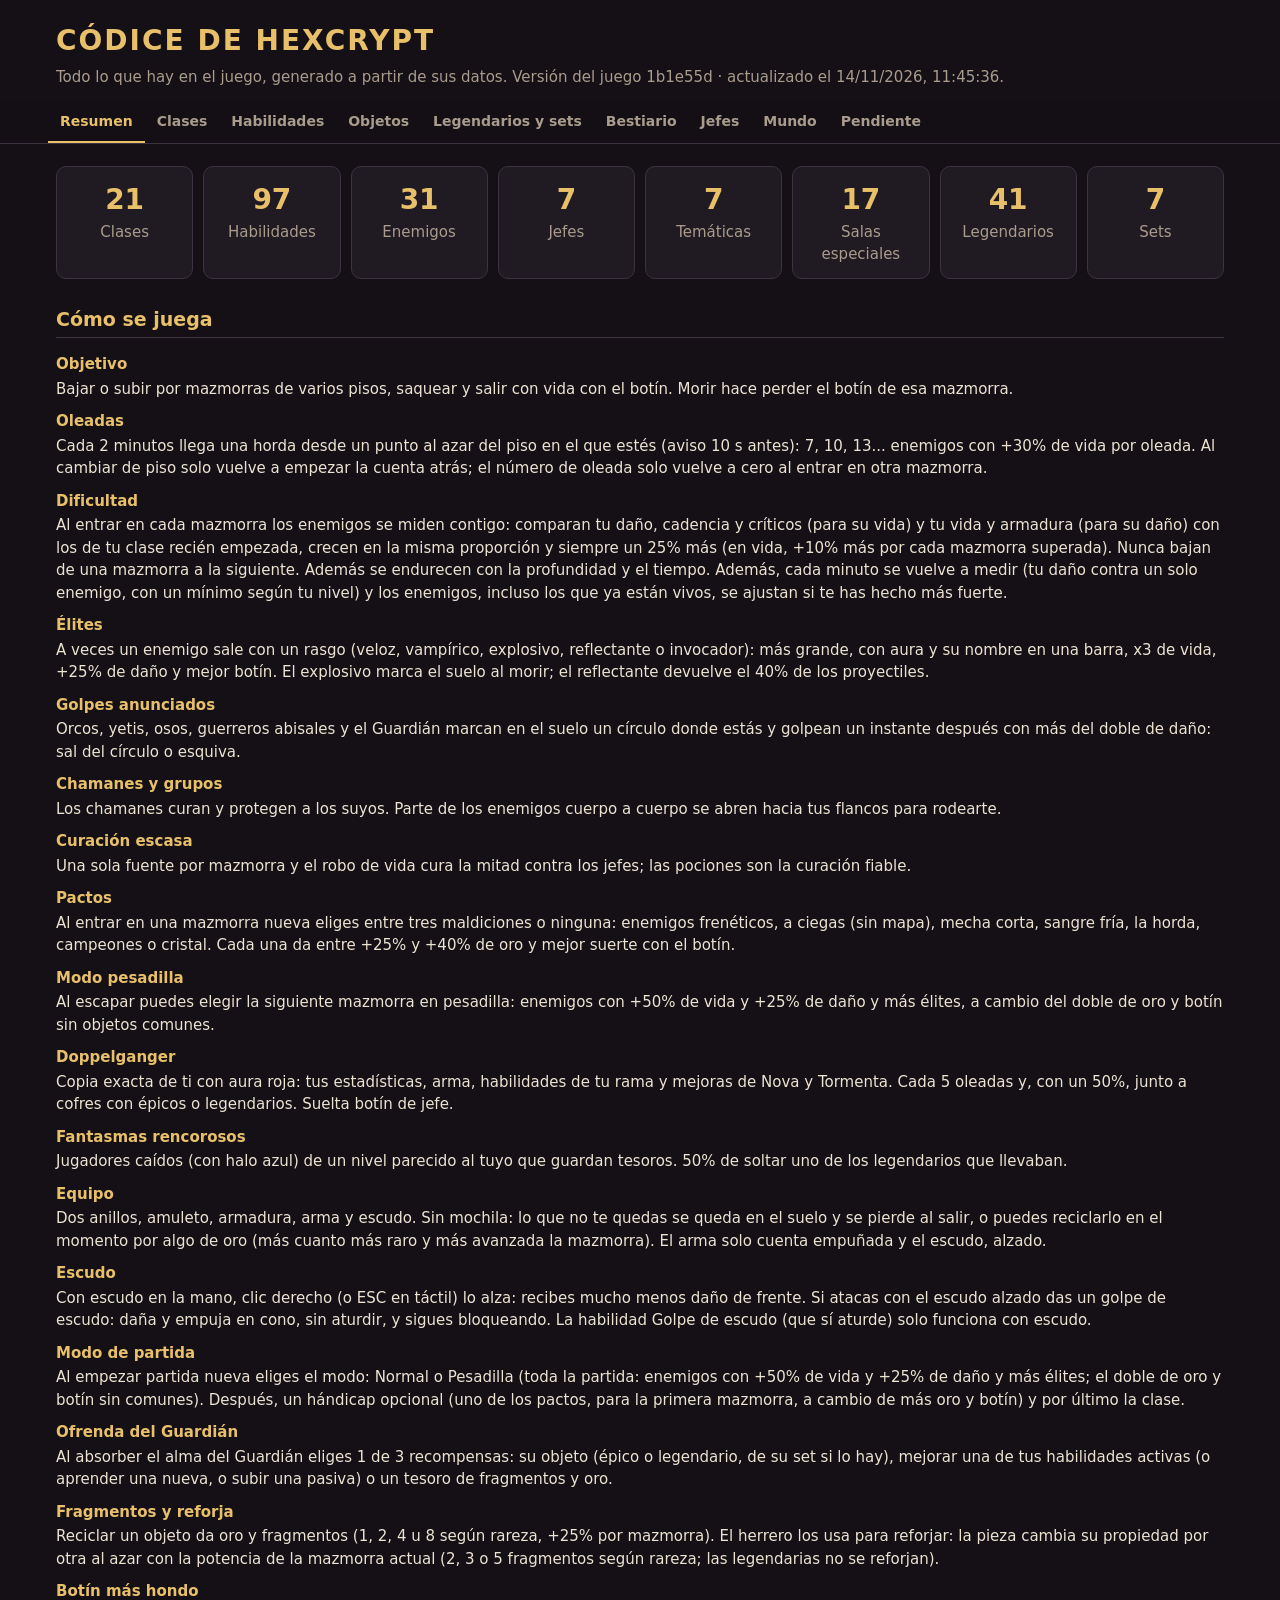
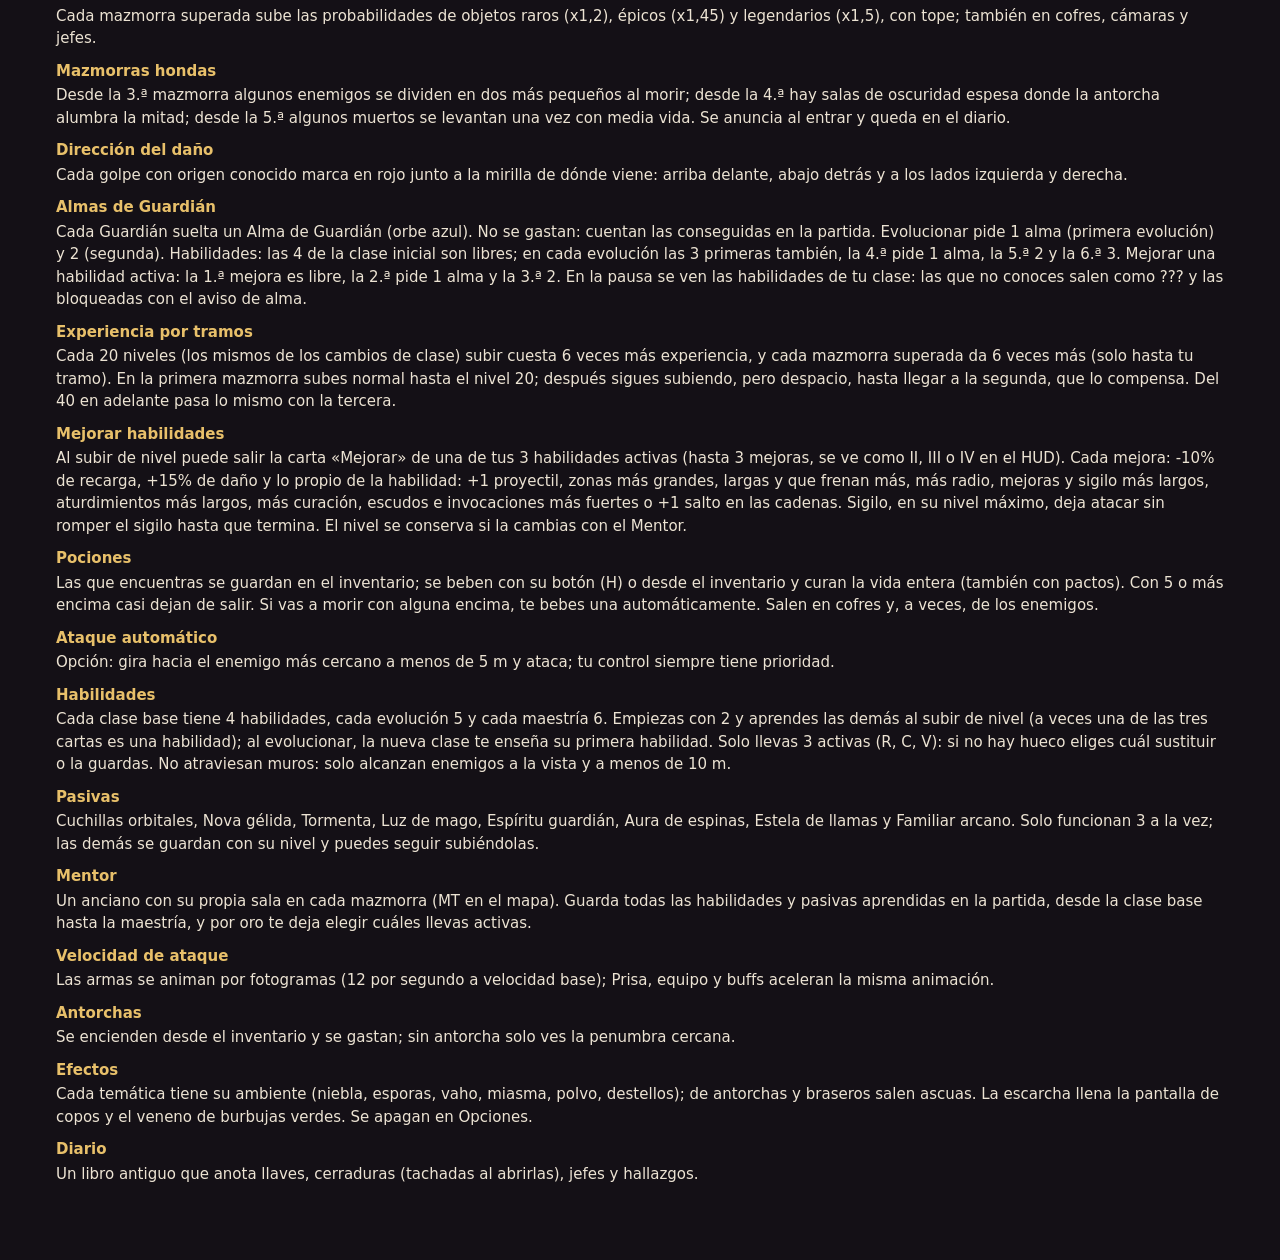
==== commit cece2d87: "Profundidad: modo de partida, ofrenda del Guardián, fragmentos, mazmorras hondas y dirección del dañ" ====
--- a/codex.html
+++ b/codex.html
@@ -25,11 +25,11 @@
 .sw{display:flex;gap:3px;margin-bottom:6px}.sw i{width:22px;height:14px;border-radius:3px}.where{color:#9ec3e6;font-size:13px}.todo-list li{margin:6px 0}
 @media (max-width:640px){.card.cls,.card.set{flex-direction:column}.grid.wide{grid-template-columns:1fr}}
 </style></head><body>
-<header><h1>CÓDICE DE HEXCRYPT</h1><p>Todo lo que hay en el juego, generado a partir de sus datos. Versión del juego 0431104 · actualizado el 14/11/2026, 11:28:32.</p></header>
+<header><h1>CÓDICE DE HEXCRYPT</h1><p>Todo lo que hay en el juego, generado a partir de sus datos. Versión del juego 1b1e55d · actualizado el 14/11/2026, 11:45:36.</p></header>
 <nav><div class="in"><button data-t="resumen" class="on">Resumen</button><button data-t="clases" class="">Clases</button><button data-t="habilidades" class="">Habilidades</button><button data-t="objetos" class="">Objetos</button><button data-t="legendarios" class="">Legendarios y sets</button><button data-t="bestiario" class="">Bestiario</button><button data-t="jefes" class="">Jefes</button><button data-t="mundo" class="">Mundo</button><button data-t="pendiente" class="">Pendiente</button></div></nav>
 <main><section id="resumen" class="on">
     <div class="stats"><div class="stat"><b>21</b><span>Clases</span></div><div class="stat"><b>97</b><span>Habilidades</span></div><div class="stat"><b>31</b><span>Enemigos</span></div><div class="stat"><b>7</b><span>Jefes</span></div><div class="stat"><b>7</b><span>Temáticas</span></div><div class="stat"><b>17</b><span>Salas especiales</span></div><div class="stat"><b>41</b><span>Legendarios</span></div><div class="stat"><b>7</b><span>Sets</span></div></div>
-    <h2>Cómo se juega</h2><dl class="mech"><dt>Objetivo</dt><dd>Bajar o subir por mazmorras de varios pisos, saquear y salir con vida con el botín. Morir hace perder el botín de esa mazmorra.</dd><dt>Oleadas</dt><dd>Cada 2 minutos llega una horda desde un punto al azar del piso en el que estés (aviso 10 s antes): 7, 10, 13... enemigos con +30% de vida por oleada. Al cambiar de piso solo vuelve a empezar la cuenta atrás; el número de oleada solo vuelve a cero al entrar en otra mazmorra.</dd><dt>Dificultad</dt><dd>Al entrar en cada mazmorra los enemigos se miden contigo: comparan tu daño, cadencia y críticos (para su vida) y tu vida y armadura (para su daño) con los de tu clase recién empezada, crecen en la misma proporción y siempre un 25% más (en vida, +10% más por cada mazmorra superada). Nunca bajan de una mazmorra a la siguiente. Además se endurecen con la profundidad y el tiempo. Además, cada minuto se vuelve a medir (tu daño contra un solo enemigo, con un mínimo según tu nivel) y los enemigos, incluso los que ya están vivos, se ajustan si te has hecho más fuerte.</dd><dt>Élites</dt><dd>A veces un enemigo sale con un rasgo (veloz, vampírico, explosivo, reflectante o invocador): más grande, con aura y su nombre en una barra, x3 de vida, +25% de daño y mejor botín. El explosivo marca el suelo al morir; el reflectante devuelve el 40% de los proyectiles.</dd><dt>Golpes anunciados</dt><dd>Orcos, yetis, osos, guerreros abisales y el Guardián marcan en el suelo un círculo donde estás y golpean un instante después con más del doble de daño: sal del círculo o esquiva.</dd><dt>Chamanes y grupos</dt><dd>Los chamanes curan y protegen a los suyos. Parte de los enemigos cuerpo a cuerpo se abren hacia tus flancos para rodearte.</dd><dt>Curación escasa</dt><dd>Una sola fuente por mazmorra y el robo de vida cura la mitad contra los jefes; las pociones son la curación fiable.</dd><dt>Pactos</dt><dd>Al entrar en una mazmorra nueva eliges entre tres maldiciones o ninguna: enemigos frenéticos, a ciegas (sin mapa), mecha corta, sangre fría, la horda, campeones o cristal. Cada una da entre +25% y +40% de oro y mejor suerte con el botín.</dd><dt>Modo pesadilla</dt><dd>Al escapar puedes elegir la siguiente mazmorra en pesadilla: enemigos con +50% de vida y +25% de daño y más élites, a cambio del doble de oro y botín sin objetos comunes.</dd><dt>Doppelganger</dt><dd>Copia exacta de ti con aura roja: tus estadísticas, arma, habilidades de tu rama y mejoras de Nova y Tormenta. Cada 5 oleadas y, con un 50%, junto a cofres con épicos o legendarios. Suelta botín de jefe.</dd><dt>Fantasmas rencorosos</dt><dd>Jugadores caídos (con halo azul) de un nivel parecido al tuyo que guardan tesoros. 50% de soltar uno de los legendarios que llevaban.</dd><dt>Equipo</dt><dd>Dos anillos, amuleto, armadura, arma y escudo. Sin mochila: lo que no te quedas se queda en el suelo y se pierde al salir, o puedes reciclarlo en el momento por algo de oro (más cuanto más raro y más avanzada la mazmorra). El arma solo cuenta empuñada y el escudo, alzado.</dd><dt>Escudo</dt><dd>Con escudo en la mano, clic derecho (o ESC en táctil) lo alza: recibes mucho menos daño de frente. Si atacas con el escudo alzado das un golpe de escudo: daña y empuja en cono, sin aturdir, y sigues bloqueando. La habilidad Golpe de escudo (que sí aturde) solo funciona con escudo.</dd><dt>Almas de Guardián</dt><dd>Cada Guardián suelta un Alma de Guardián (orbe azul). No se gastan: cuentan las conseguidas en la partida. Evolucionar pide 1 alma (primera evolución) y 2 (segunda). Habilidades: las 4 de la clase inicial son libres; en cada evolución las 3 primeras también, la 4.ª pide 1 alma, la 5.ª 2 y la 6.ª 3. Mejorar una habilidad activa: la 1.ª mejora es libre, la 2.ª pide 1 alma y la 3.ª 2. En la pausa se ven las habilidades de tu clase: las que no conoces salen como ??? y las bloqueadas con el aviso de alma.</dd><dt>Experiencia por tramos</dt><dd>Cada 20 niveles (los mismos de los cambios de clase) subir cuesta 6 veces más experiencia, y cada mazmorra superada da 6 veces más (solo hasta tu tramo). En la primera mazmorra subes normal hasta el nivel 20; después sigues subiendo, pero despacio, hasta llegar a la segunda, que lo compensa. Del 40 en adelante pasa lo mismo con la tercera.</dd><dt>Mejorar habilidades</dt><dd>Al subir de nivel puede salir la carta «Mejorar» de una de tus 3 habilidades activas (hasta 3 mejoras, se ve como II, III o IV en el HUD). Cada mejora: -10% de recarga, +15% de daño y lo propio de la habilidad: +1 proyectil, zonas más grandes, largas y que frenan más, más radio, mejoras y sigilo más largos, aturdimientos más largos, más curación, escudos e invocaciones más fuertes o +1 salto en las cadenas. Sigilo, en su nivel máximo, deja atacar sin romper el sigilo hasta que termina. El nivel se conserva si la cambias con el Mentor.</dd><dt>Pociones</dt><dd>Las que encuentras se guardan en el inventario; se beben con su botón (H) o desde el inventario y curan la vida entera (también con pactos). Con 5 o más encima casi dejan de salir. Si vas a morir con alguna encima, te bebes una automáticamente. Salen en cofres y, a veces, de los enemigos.</dd><dt>Ataque automático</dt><dd>Opción: gira hacia el enemigo más cercano a menos de 5 m y ataca; tu control siempre tiene prioridad.</dd><dt>Habilidades</dt><dd>Cada clase base tiene 4 habilidades, cada evolución 5 y cada maestría 6. Empiezas con 2 y aprendes las demás al subir de nivel (a veces una de las tres cartas es una habilidad); al evolucionar, la nueva clase te enseña su primera habilidad. Solo llevas 3 activas (R, C, V): si no hay hueco eliges cuál sustituir o la guardas. No atraviesan muros: solo alcanzan enemigos a la vista y a menos de 10 m.</dd><dt>Pasivas</dt><dd>Cuchillas orbitales, Nova gélida, Tormenta, Luz de mago, Espíritu guardián, Aura de espinas, Estela de llamas y Familiar arcano. Solo funcionan 3 a la vez; las demás se guardan con su nivel y puedes seguir subiéndolas.</dd><dt>Mentor</dt><dd>Un anciano con su propia sala en cada mazmorra (MT en el mapa). Guarda todas las habilidades y pasivas aprendidas en la partida, desde la clase base hasta la maestría, y por oro te deja elegir cuáles llevas activas.</dd><dt>Velocidad de ataque</dt><dd>Las armas se animan por fotogramas (12 por segundo a velocidad base); Prisa, equipo y buffs aceleran la misma animación.</dd><dt>Antorchas</dt><dd>Se encienden desde el inventario y se gastan; sin antorcha solo ves la penumbra cercana.</dd><dt>Efectos</dt><dd>Cada temática tiene su ambiente (niebla, esporas, vaho, miasma, polvo, destellos); de antorchas y braseros salen ascuas. La escarcha llena la pantalla de copos y el veneno de burbujas verdes. Se apagan en Opciones.</dd><dt>Diario</dt><dd>Un libro antiguo que anota llaves, cerraduras (tachadas al abrirlas), jefes y hallazgos.</dd></dl></section><section id="clases" class=""><h2>Clases base</h2><div class="grid wide"><article class="card cls" id="c-ladron">
+    <h2>Cómo se juega</h2><dl class="mech"><dt>Objetivo</dt><dd>Bajar o subir por mazmorras de varios pisos, saquear y salir con vida con el botín. Morir hace perder el botín de esa mazmorra.</dd><dt>Oleadas</dt><dd>Cada 2 minutos llega una horda desde un punto al azar del piso en el que estés (aviso 10 s antes): 7, 10, 13... enemigos con +30% de vida por oleada. Al cambiar de piso solo vuelve a empezar la cuenta atrás; el número de oleada solo vuelve a cero al entrar en otra mazmorra.</dd><dt>Dificultad</dt><dd>Al entrar en cada mazmorra los enemigos se miden contigo: comparan tu daño, cadencia y críticos (para su vida) y tu vida y armadura (para su daño) con los de tu clase recién empezada, crecen en la misma proporción y siempre un 25% más (en vida, +10% más por cada mazmorra superada). Nunca bajan de una mazmorra a la siguiente. Además se endurecen con la profundidad y el tiempo. Además, cada minuto se vuelve a medir (tu daño contra un solo enemigo, con un mínimo según tu nivel) y los enemigos, incluso los que ya están vivos, se ajustan si te has hecho más fuerte.</dd><dt>Élites</dt><dd>A veces un enemigo sale con un rasgo (veloz, vampírico, explosivo, reflectante o invocador): más grande, con aura y su nombre en una barra, x3 de vida, +25% de daño y mejor botín. El explosivo marca el suelo al morir; el reflectante devuelve el 40% de los proyectiles.</dd><dt>Golpes anunciados</dt><dd>Orcos, yetis, osos, guerreros abisales y el Guardián marcan en el suelo un círculo donde estás y golpean un instante después con más del doble de daño: sal del círculo o esquiva.</dd><dt>Chamanes y grupos</dt><dd>Los chamanes curan y protegen a los suyos. Parte de los enemigos cuerpo a cuerpo se abren hacia tus flancos para rodearte.</dd><dt>Curación escasa</dt><dd>Una sola fuente por mazmorra y el robo de vida cura la mitad contra los jefes; las pociones son la curación fiable.</dd><dt>Pactos</dt><dd>Al entrar en una mazmorra nueva eliges entre tres maldiciones o ninguna: enemigos frenéticos, a ciegas (sin mapa), mecha corta, sangre fría, la horda, campeones o cristal. Cada una da entre +25% y +40% de oro y mejor suerte con el botín.</dd><dt>Modo pesadilla</dt><dd>Al escapar puedes elegir la siguiente mazmorra en pesadilla: enemigos con +50% de vida y +25% de daño y más élites, a cambio del doble de oro y botín sin objetos comunes.</dd><dt>Doppelganger</dt><dd>Copia exacta de ti con aura roja: tus estadísticas, arma, habilidades de tu rama y mejoras de Nova y Tormenta. Cada 5 oleadas y, con un 50%, junto a cofres con épicos o legendarios. Suelta botín de jefe.</dd><dt>Fantasmas rencorosos</dt><dd>Jugadores caídos (con halo azul) de un nivel parecido al tuyo que guardan tesoros. 50% de soltar uno de los legendarios que llevaban.</dd><dt>Equipo</dt><dd>Dos anillos, amuleto, armadura, arma y escudo. Sin mochila: lo que no te quedas se queda en el suelo y se pierde al salir, o puedes reciclarlo en el momento por algo de oro (más cuanto más raro y más avanzada la mazmorra). El arma solo cuenta empuñada y el escudo, alzado.</dd><dt>Escudo</dt><dd>Con escudo en la mano, clic derecho (o ESC en táctil) lo alza: recibes mucho menos daño de frente. Si atacas con el escudo alzado das un golpe de escudo: daña y empuja en cono, sin aturdir, y sigues bloqueando. La habilidad Golpe de escudo (que sí aturde) solo funciona con escudo.</dd><dt>Modo de partida</dt><dd>Al empezar partida nueva eliges el modo: Normal o Pesadilla (toda la partida: enemigos con +50% de vida y +25% de daño y más élites; el doble de oro y botín sin comunes). Después, un hándicap opcional (uno de los pactos, para la primera mazmorra, a cambio de más oro y botín) y por último la clase.</dd><dt>Ofrenda del Guardián</dt><dd>Al absorber el alma del Guardián eliges 1 de 3 recompensas: su objeto (épico o legendario, de su set si lo hay), mejorar una de tus habilidades activas (o aprender una nueva, o subir una pasiva) o un tesoro de fragmentos y oro.</dd><dt>Fragmentos y reforja</dt><dd>Reciclar un objeto da oro y fragmentos (1, 2, 4 u 8 según rareza, +25% por mazmorra). El herrero los usa para reforjar: la pieza cambia su propiedad por otra al azar con la potencia de la mazmorra actual (2, 3 o 5 fragmentos según rareza; las legendarias no se reforjan).</dd><dt>Botín más hondo</dt><dd>Cada mazmorra superada sube las probabilidades de objetos raros (x1,2), épicos (x1,45) y legendarios (x1,5), con tope; también en cofres, cámaras y jefes.</dd><dt>Mazmorras hondas</dt><dd>Desde la 3.ª mazmorra algunos enemigos se dividen en dos más pequeños al morir; desde la 4.ª hay salas de oscuridad espesa donde la antorcha alumbra la mitad; desde la 5.ª algunos muertos se levantan una vez con media vida. Se anuncia al entrar y queda en el diario.</dd><dt>Dirección del daño</dt><dd>Cada golpe con origen conocido marca en rojo junto a la mirilla de dónde viene: arriba delante, abajo detrás y a los lados izquierda y derecha.</dd><dt>Almas de Guardián</dt><dd>Cada Guardián suelta un Alma de Guardián (orbe azul). No se gastan: cuentan las conseguidas en la partida. Evolucionar pide 1 alma (primera evolución) y 2 (segunda). Habilidades: las 4 de la clase inicial son libres; en cada evolución las 3 primeras también, la 4.ª pide 1 alma, la 5.ª 2 y la 6.ª 3. Mejorar una habilidad activa: la 1.ª mejora es libre, la 2.ª pide 1 alma y la 3.ª 2. En la pausa se ven las habilidades de tu clase: las que no conoces salen como ??? y las bloqueadas con el aviso de alma.</dd><dt>Experiencia por tramos</dt><dd>Cada 20 niveles (los mismos de los cambios de clase) subir cuesta 6 veces más experiencia, y cada mazmorra superada da 6 veces más (solo hasta tu tramo). En la primera mazmorra subes normal hasta el nivel 20; después sigues subiendo, pero despacio, hasta llegar a la segunda, que lo compensa. Del 40 en adelante pasa lo mismo con la tercera.</dd><dt>Mejorar habilidades</dt><dd>Al subir de nivel puede salir la carta «Mejorar» de una de tus 3 habilidades activas (hasta 3 mejoras, se ve como II, III o IV en el HUD). Cada mejora: -10% de recarga, +15% de daño y lo propio de la habilidad: +1 proyectil, zonas más grandes, largas y que frenan más, más radio, mejoras y sigilo más largos, aturdimientos más largos, más curación, escudos e invocaciones más fuertes o +1 salto en las cadenas. Sigilo, en su nivel máximo, deja atacar sin romper el sigilo hasta que termina. El nivel se conserva si la cambias con el Mentor.</dd><dt>Pociones</dt><dd>Las que encuentras se guardan en el inventario; se beben con su botón (H) o desde el inventario y curan la vida entera (también con pactos). Con 5 o más encima casi dejan de salir. Si vas a morir con alguna encima, te bebes una automáticamente. Salen en cofres y, a veces, de los enemigos.</dd><dt>Ataque automático</dt><dd>Opción: gira hacia el enemigo más cercano a menos de 5 m y ataca; tu control siempre tiene prioridad.</dd><dt>Habilidades</dt><dd>Cada clase base tiene 4 habilidades, cada evolución 5 y cada maestría 6. Empiezas con 2 y aprendes las demás al subir de nivel (a veces una de las tres cartas es una habilidad); al evolucionar, la nueva clase te enseña su primera habilidad. Solo llevas 3 activas (R, C, V): si no hay hueco eliges cuál sustituir o la guardas. No atraviesan muros: solo alcanzan enemigos a la vista y a menos de 10 m.</dd><dt>Pasivas</dt><dd>Cuchillas orbitales, Nova gélida, Tormenta, Luz de mago, Espíritu guardián, Aura de espinas, Estela de llamas y Familiar arcano. Solo funcionan 3 a la vez; las demás se guardan con su nivel y puedes seguir subiéndolas.</dd><dt>Mentor</dt><dd>Un anciano con su propia sala en cada mazmorra (MT en el mapa). Guarda todas las habilidades y pasivas aprendidas en la partida, desde la clase base hasta la maestría, y por oro te deja elegir cuáles llevas activas.</dd><dt>Velocidad de ataque</dt><dd>Las armas se animan por fotogramas (12 por segundo a velocidad base); Prisa, equipo y buffs aceleran la misma animación.</dd><dt>Antorchas</dt><dd>Se encienden desde el inventario y se gastan; sin antorcha solo ves la penumbra cercana.</dd><dt>Efectos</dt><dd>Cada temática tiene su ambiente (niebla, esporas, vaho, miasma, polvo, destellos); de antorchas y braseros salen ascuas. La escarcha llena la pantalla de copos y el veneno de burbujas verdes. Se apagan en Opciones.</dd><dt>Diario</dt><dd>Un libro antiguo que anota llaves, cerraduras (tachadas al abrirlas), jefes y hallazgos.</dd></dl></section><section id="clases" class=""><h2>Clases base</h2><div class="grid wide"><article class="card cls" id="c-ladron">
       <div class="pics"><img class="px hand" src="[data-uri]" alt=""><img class="px skin" src="[data-uri]" alt=""></div>
       <div><h3>Ladrón <small>Clase base</small></h3>
       <p class="tag">Rápido, frágil y letal</p><p>Daga veloz y críticos altos. Lanza cuchillos y se esconde tras una bomba de humo. Atacar desde el sigilo hace el doble de daño.</p>
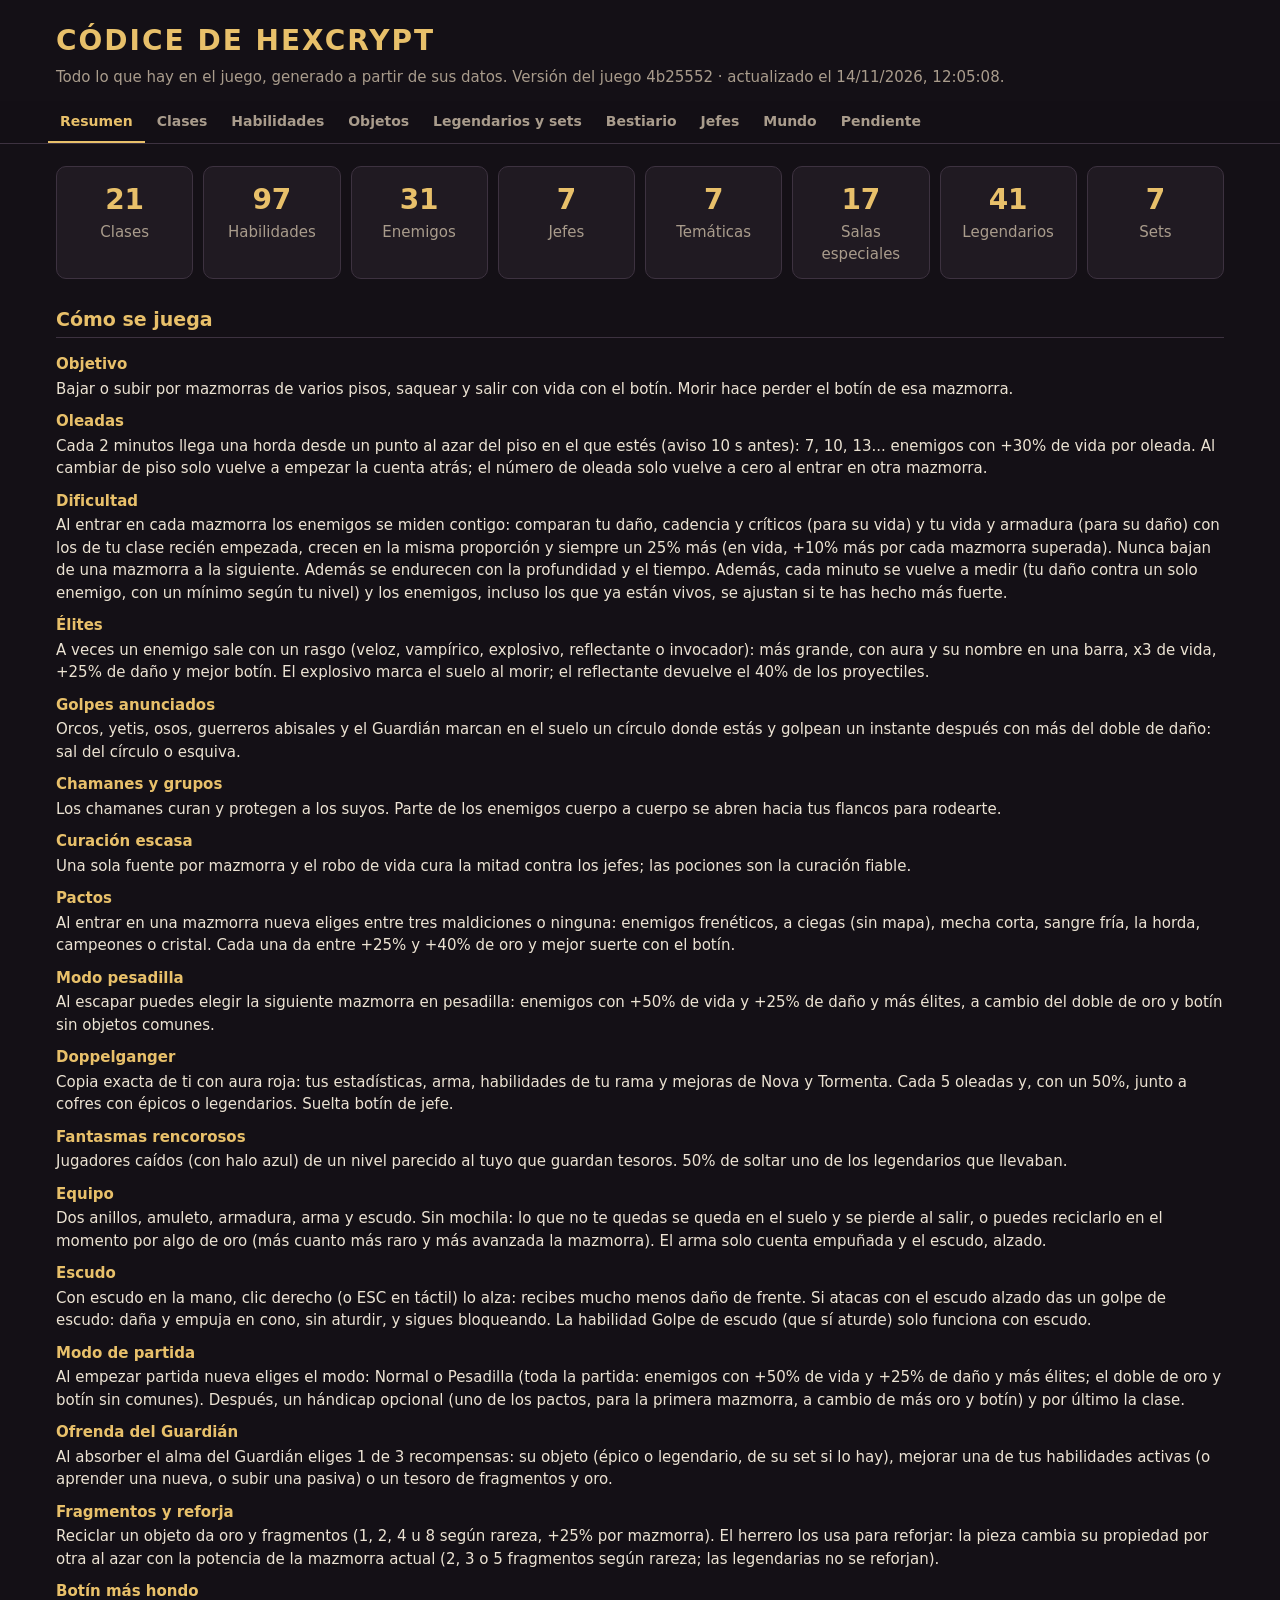
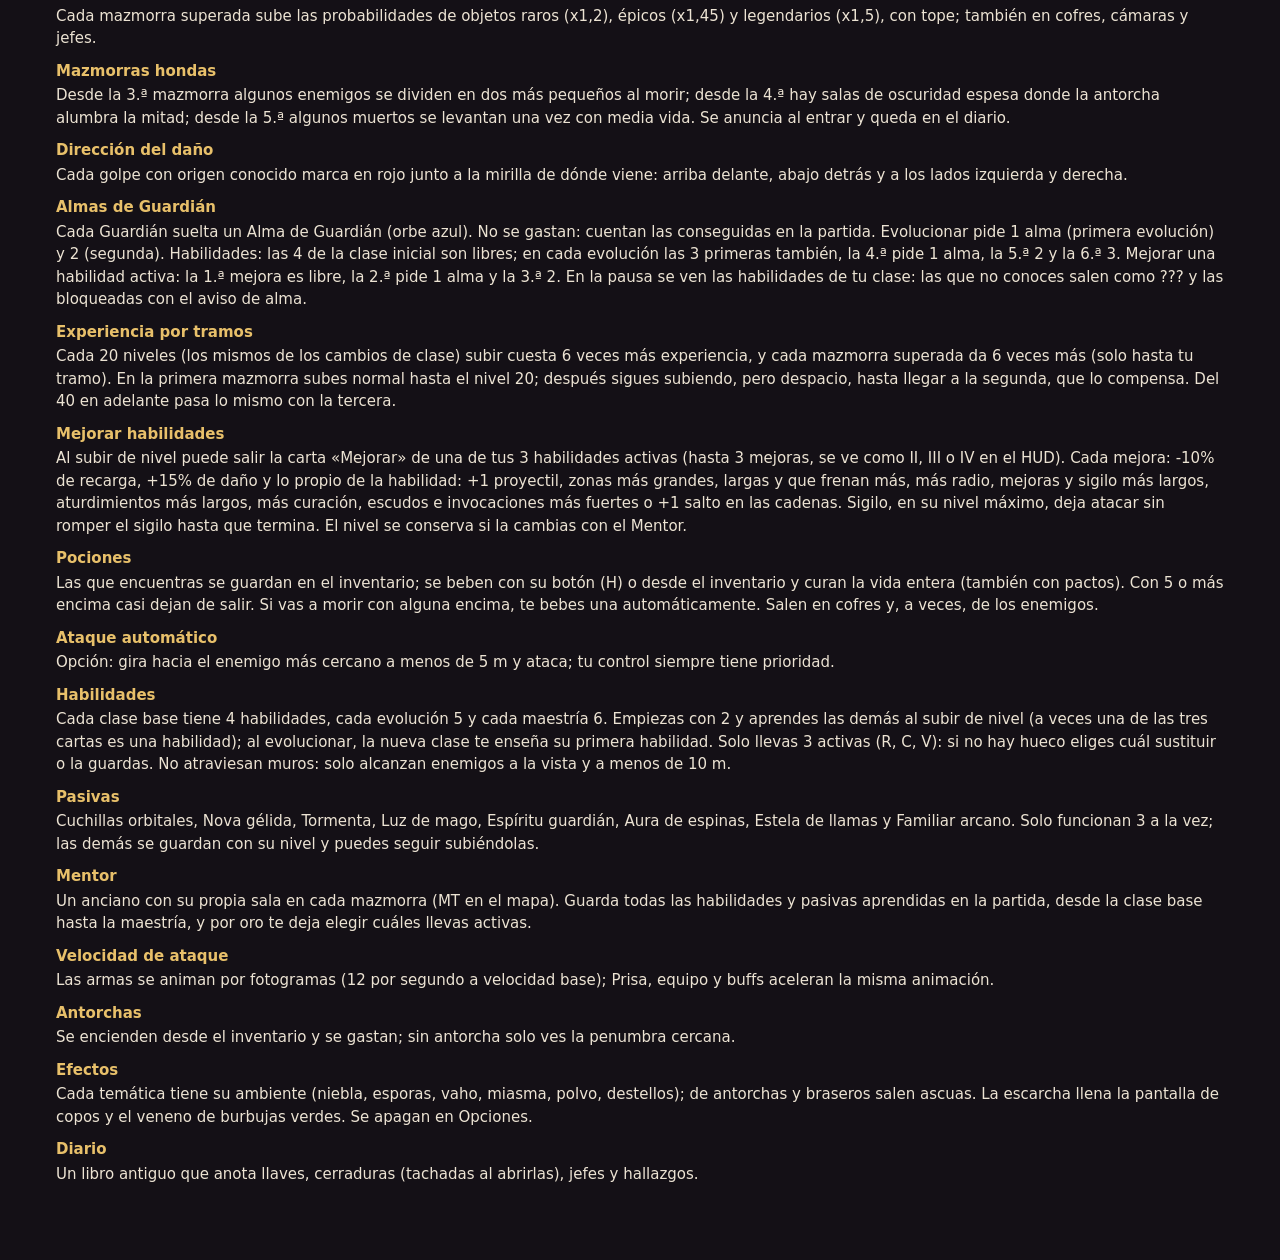
==== commit 4d027f83: "Pantalla ancha en móviles alargados" ====
--- a/codex.html
+++ b/codex.html
@@ -25,7 +25,7 @@
 .sw{display:flex;gap:3px;margin-bottom:6px}.sw i{width:22px;height:14px;border-radius:3px}.where{color:#9ec3e6;font-size:13px}.todo-list li{margin:6px 0}
 @media (max-width:640px){.card.cls,.card.set{flex-direction:column}.grid.wide{grid-template-columns:1fr}}
 </style></head><body>
-<header><h1>CÓDICE DE HEXCRYPT</h1><p>Todo lo que hay en el juego, generado a partir de sus datos. Versión del juego 1b1e55d · actualizado el 14/11/2026, 11:45:36.</p></header>
+<header><h1>CÓDICE DE HEXCRYPT</h1><p>Todo lo que hay en el juego, generado a partir de sus datos. Versión del juego 4b25552 · actualizado el 14/11/2026, 12:05:08.</p></header>
 <nav><div class="in"><button data-t="resumen" class="on">Resumen</button><button data-t="clases" class="">Clases</button><button data-t="habilidades" class="">Habilidades</button><button data-t="objetos" class="">Objetos</button><button data-t="legendarios" class="">Legendarios y sets</button><button data-t="bestiario" class="">Bestiario</button><button data-t="jefes" class="">Jefes</button><button data-t="mundo" class="">Mundo</button><button data-t="pendiente" class="">Pendiente</button></div></nav>
 <main><section id="resumen" class="on">
     <div class="stats"><div class="stat"><b>21</b><span>Clases</span></div><div class="stat"><b>97</b><span>Habilidades</span></div><div class="stat"><b>31</b><span>Enemigos</span></div><div class="stat"><b>7</b><span>Jefes</span></div><div class="stat"><b>7</b><span>Temáticas</span></div><div class="stat"><b>17</b><span>Salas especiales</span></div><div class="stat"><b>41</b><span>Legendarios</span></div><div class="stat"><b>7</b><span>Sets</span></div></div>
